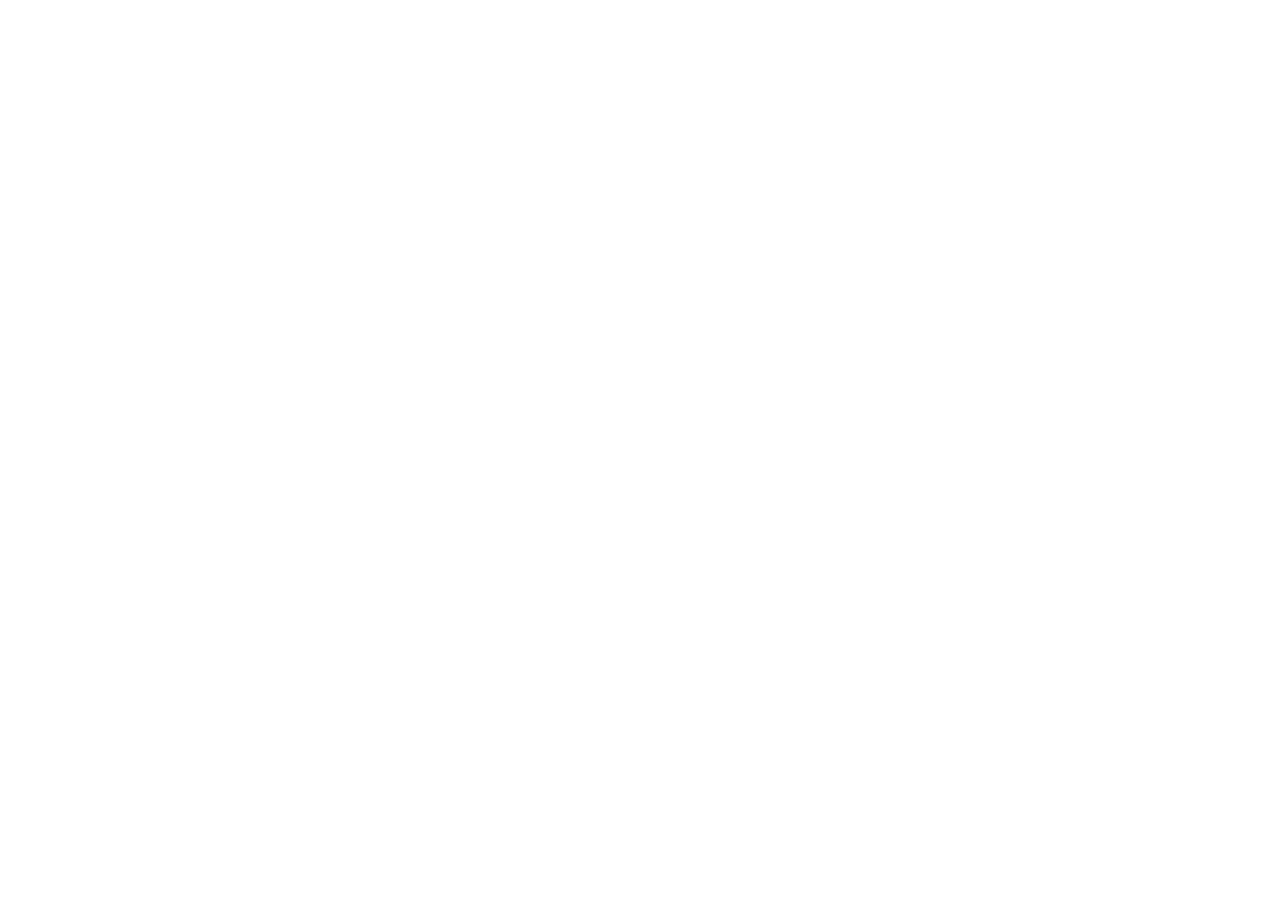
==== index.html @ dbc4c4a3 "lotfly.com.br leva para o sistema (app.lotfly.com.br) Página de redirecionamento até a página de ven" ====
<!doctype html>
<html lang="pt-BR">
<head>
<meta charset="utf-8">
<meta name="viewport" content="width=device-width, initial-scale=1">
<title>Lotfly</title>
<meta name="description" content="Lotfly: gestão para loteadora, incorporadora e imobiliária.">
<meta name="theme-color" content="#0e4c73">
<!-- Até a página de vendas existir, o endereço principal leva direto para o sistema -->
<meta http-equiv="refresh" content="0; url=https://app.lotfly.com.br/">
<link rel="canonical" href="https://app.lotfly.com.br/">
<script>location.replace('https://app.lotfly.com.br/' + location.search + location.hash);</script>
<style>
  body { margin: 0; min-height: 100vh; display: grid; place-items: center; background: #f1f5f9; color: #0f172a; font: 16px/1.5 system-ui, -apple-system, "Segoe UI", sans-serif; }
  main { text-align: center; padding: 24px; }
  h1 { margin: 0 0 8px; color: #0e4c73; font-size: 2rem; letter-spacing: -0.02em; }
  a { color: #0e4c73; font-weight: 600; }
</style>
</head>
<body>
<main>
  <h1>Lotfly</h1>
  <p>Abrindo o sistema… Se não abrir, <a href="https://app.lotfly.com.br/">clique aqui</a>.</p>
</main>
</body>
</html>
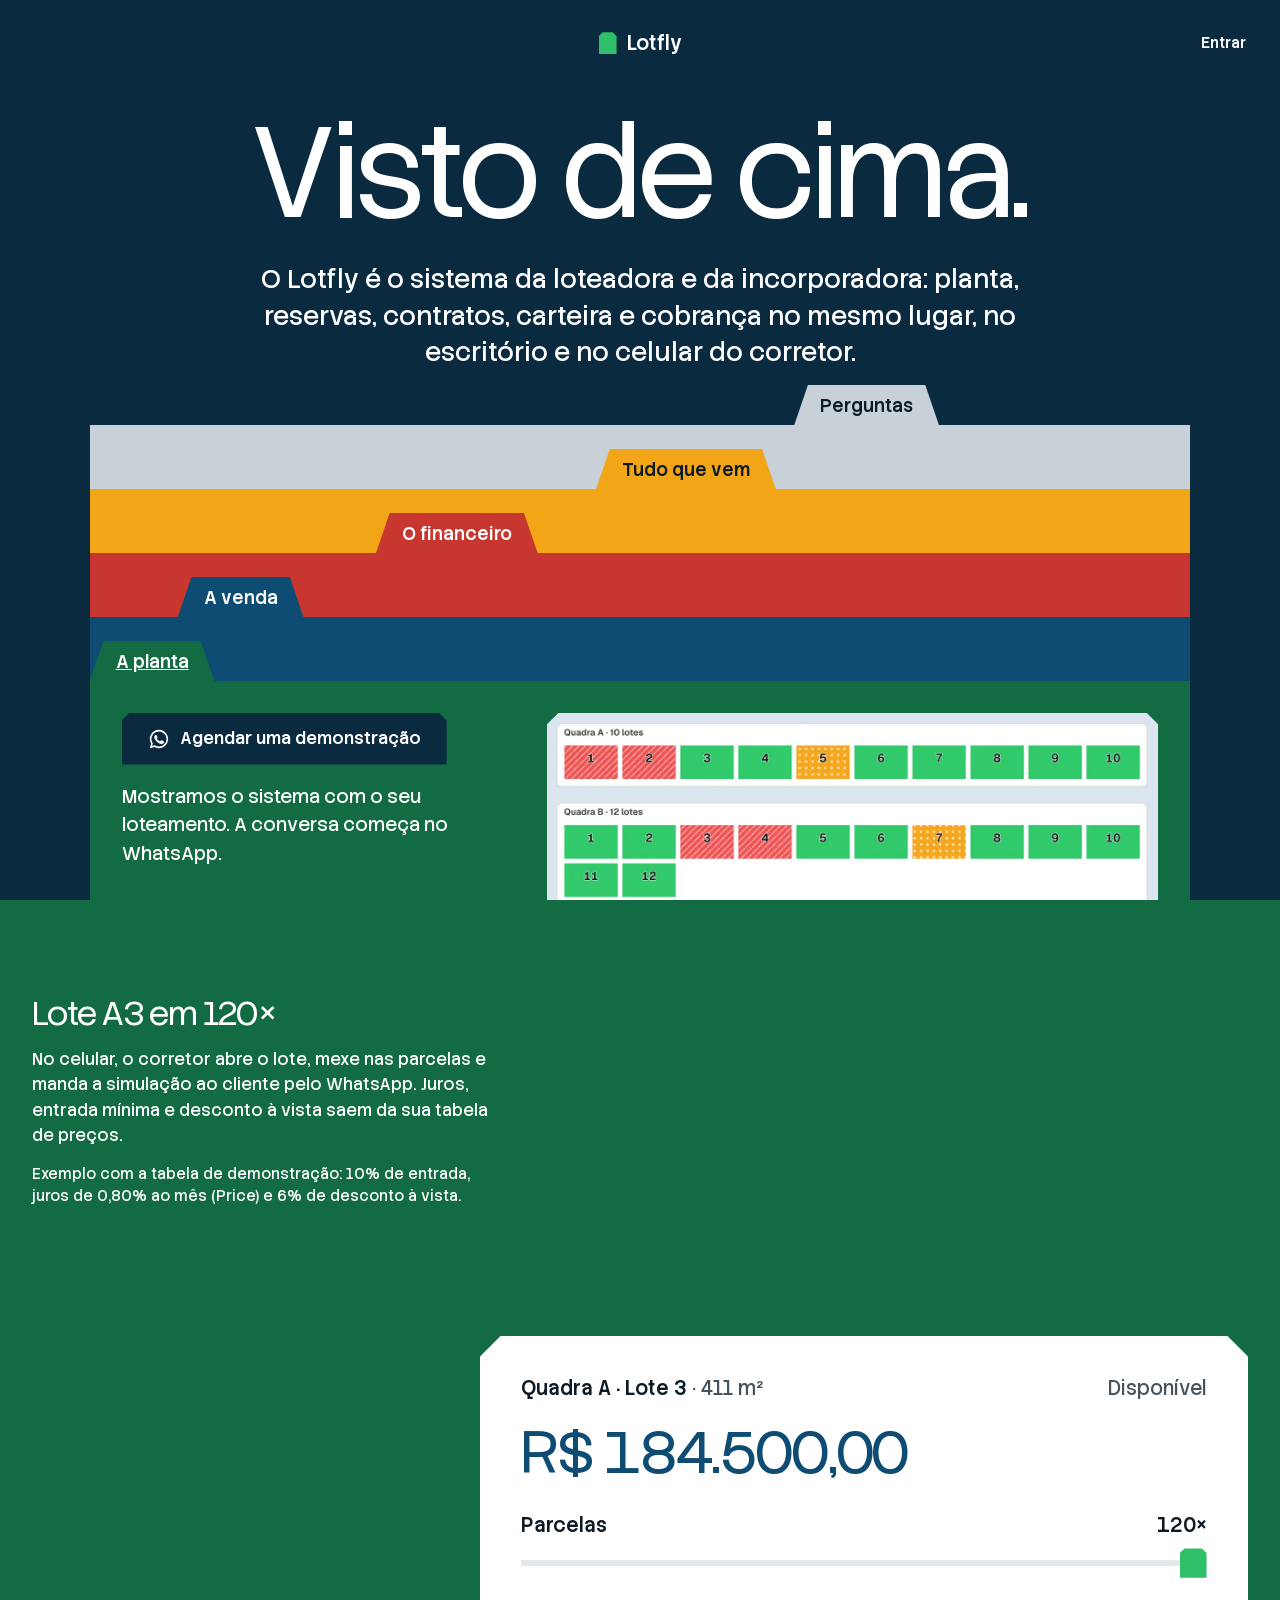
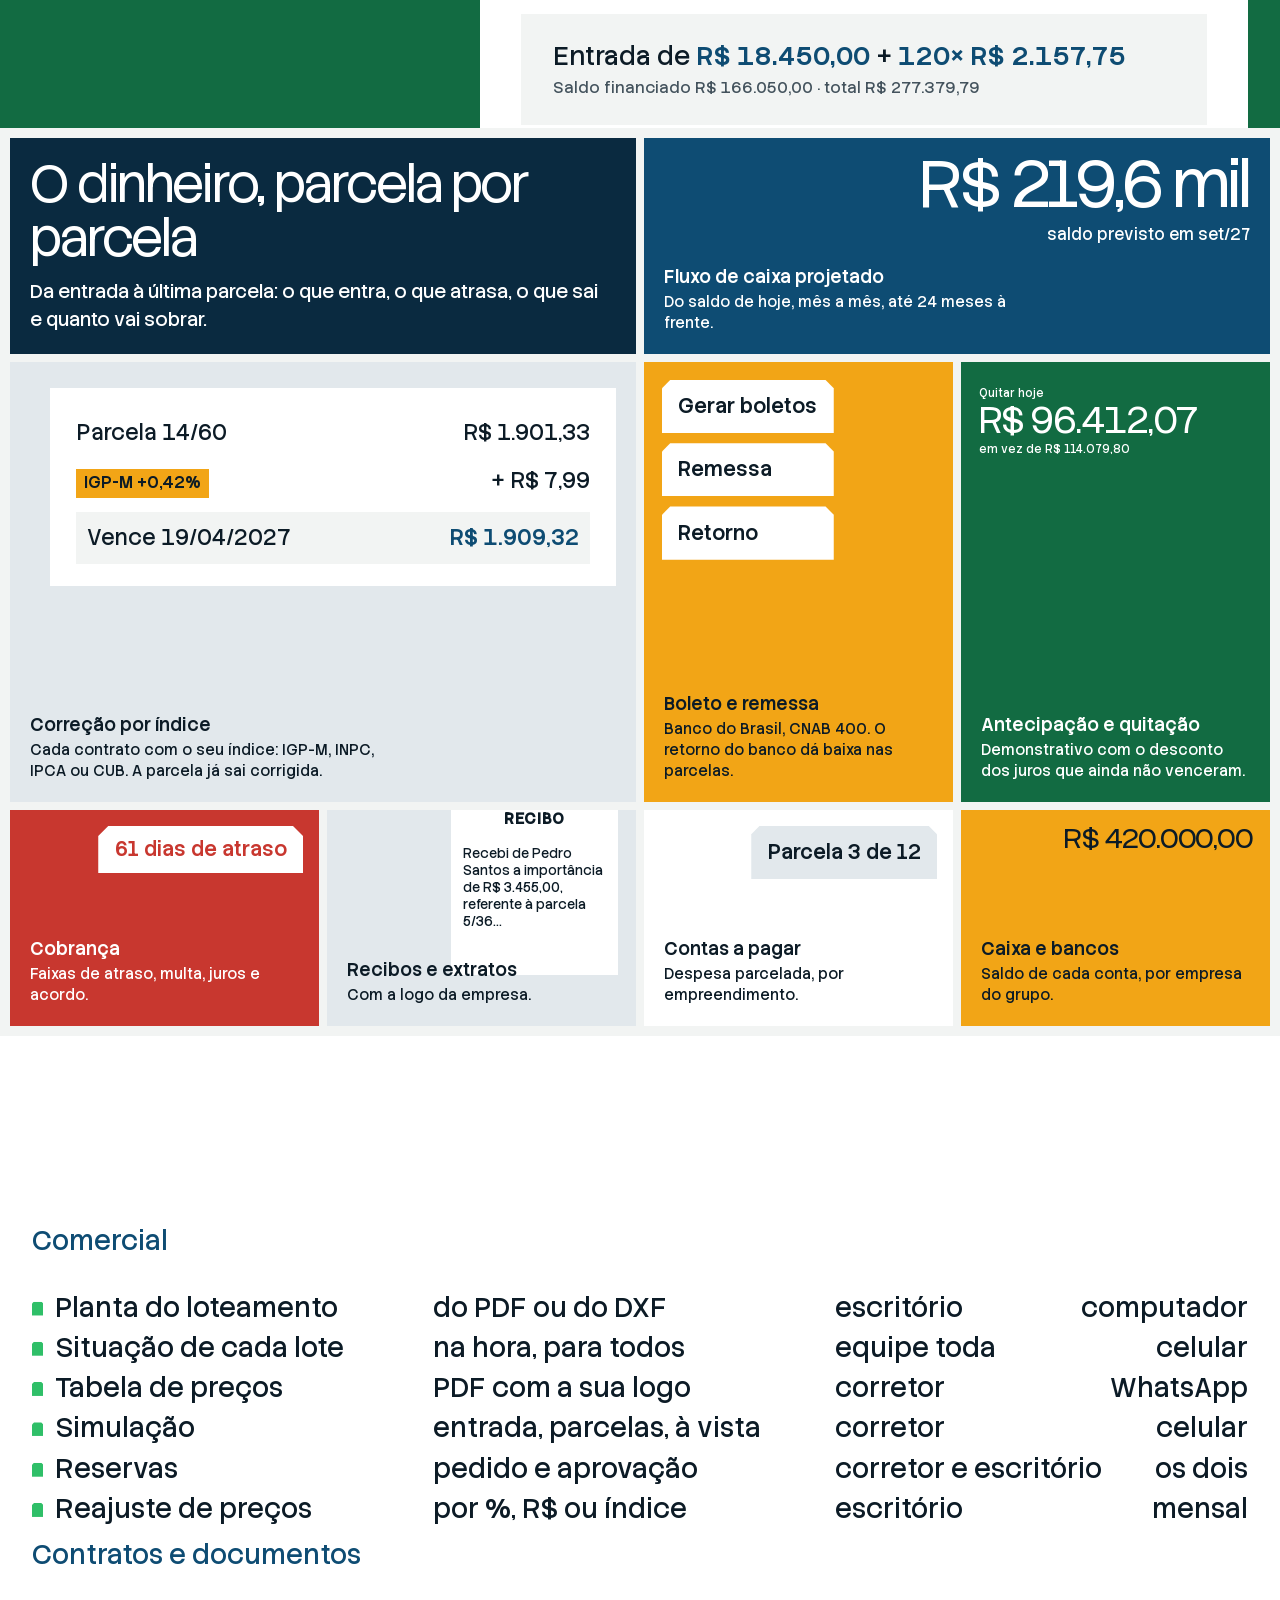
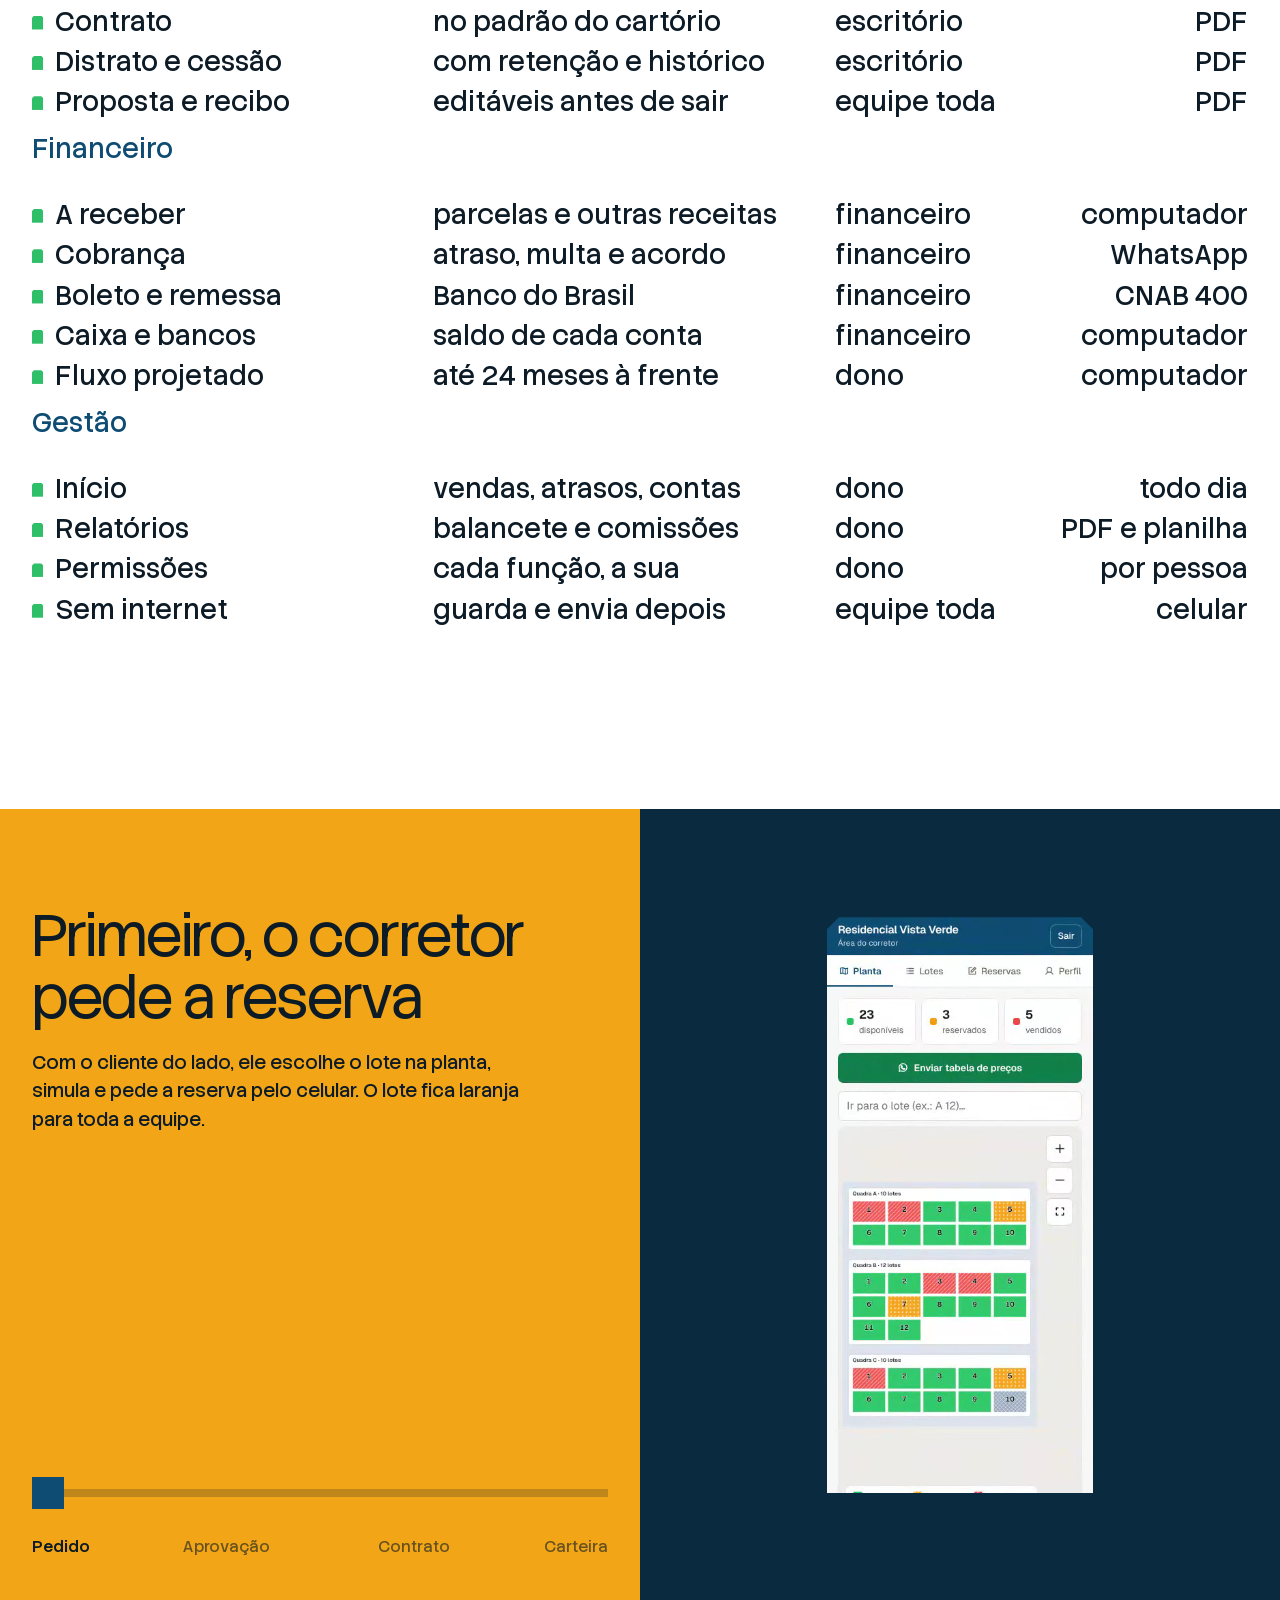
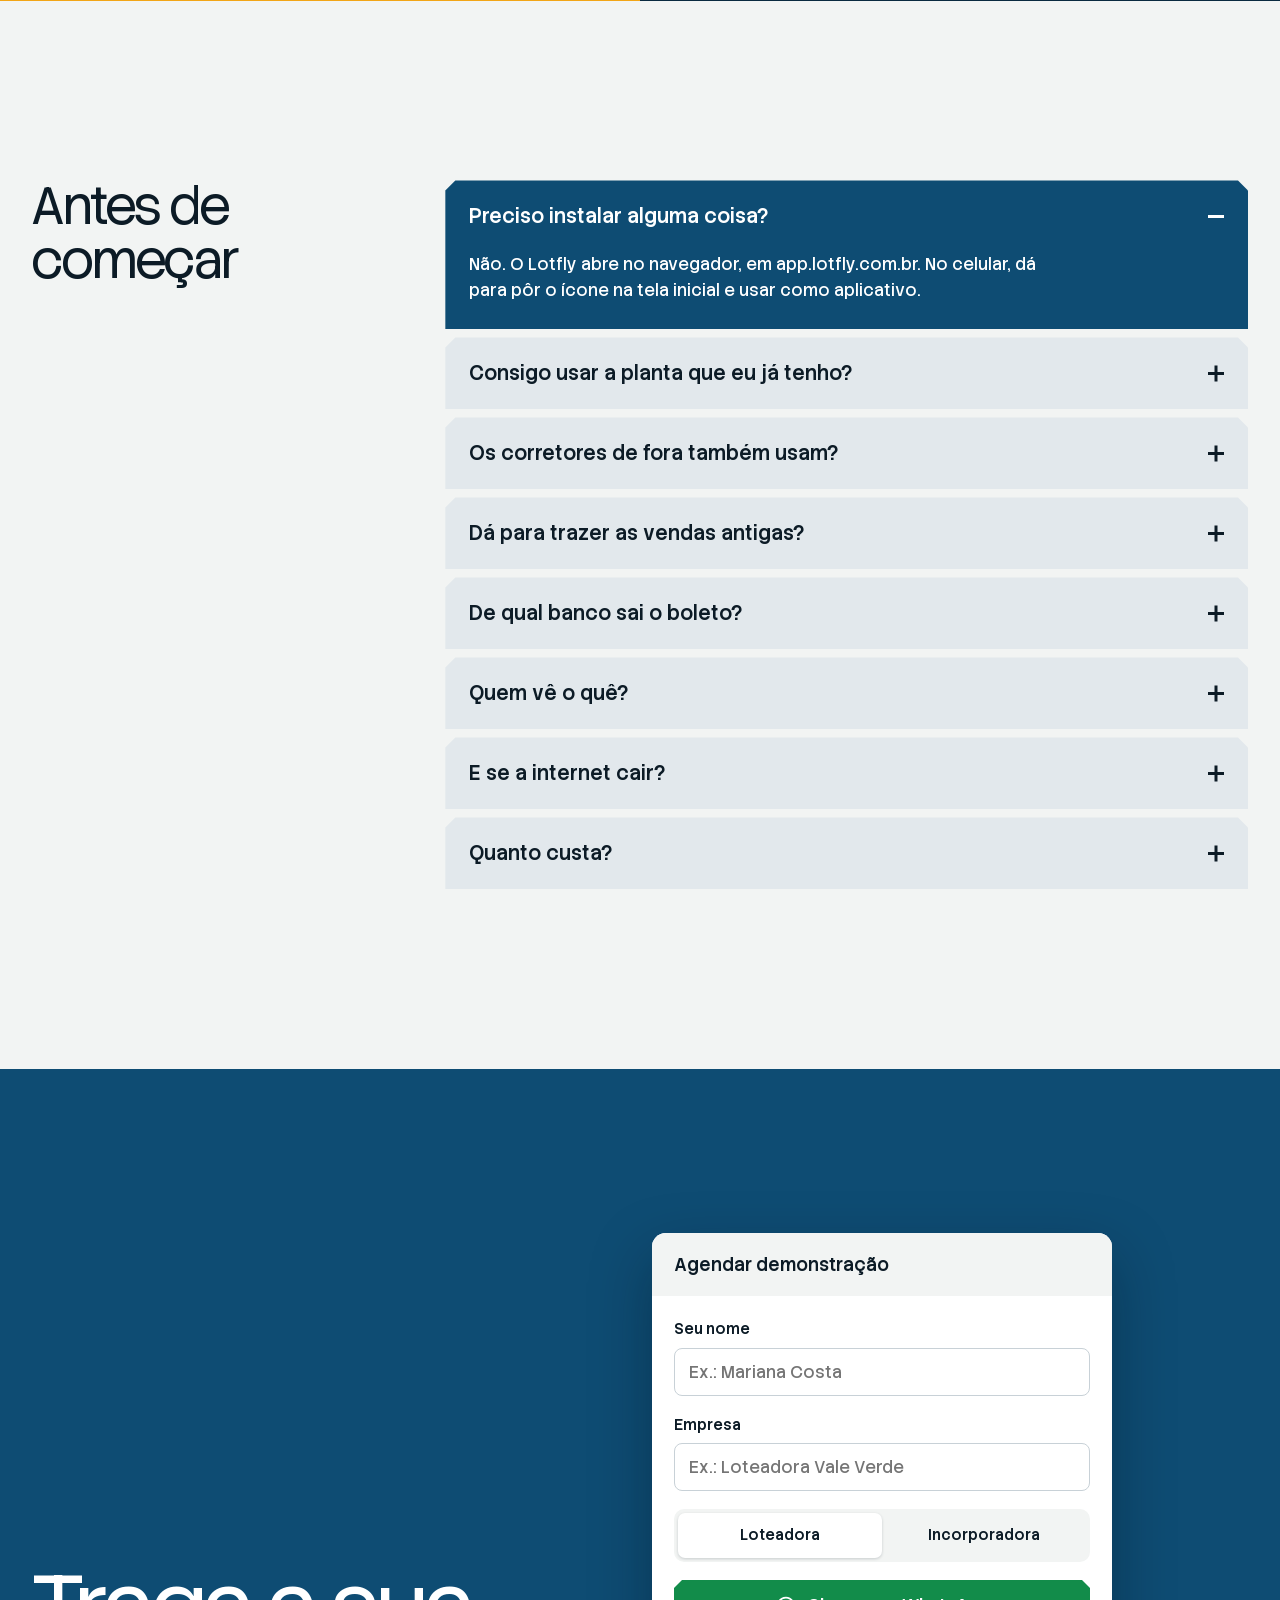
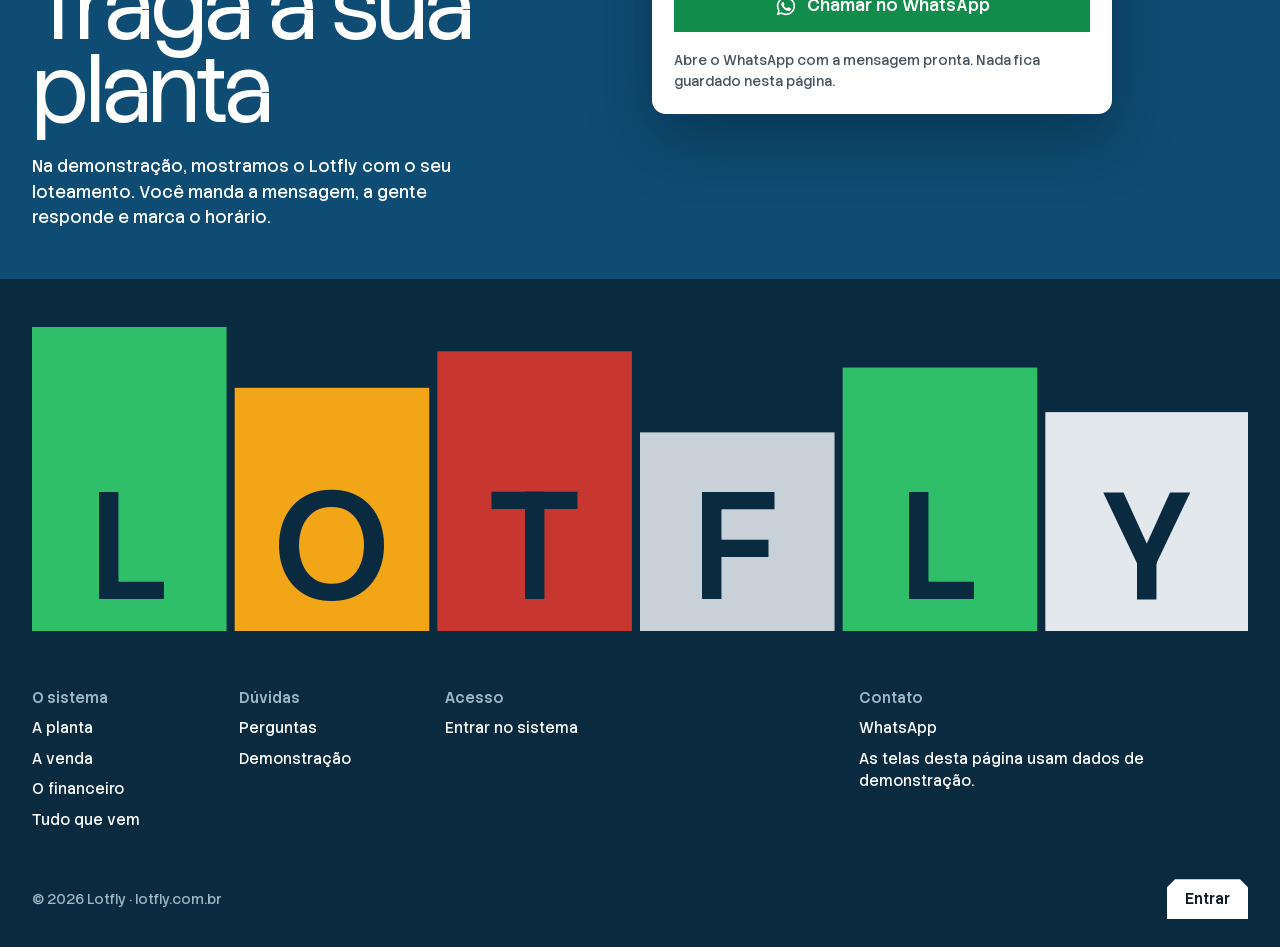
==== commit 656a2a0c: "Página de vendas do Lotfly no lugar do redirecionamento Abertura com as pastas de lote, simulador de" ====
--- a/index.html
+++ b/index.html
@@ -3,24 +3,283 @@
 <head>
 <meta charset="utf-8">
 <meta name="viewport" content="width=device-width, initial-scale=1">
-<title>Lotfly</title>
-<meta name="description" content="Lotfly: gestão para loteadora, incorporadora e imobiliária.">
-<meta name="theme-color" content="#0e4c73">
-<!-- Até a página de vendas existir, o endereço principal leva direto para o sistema -->
-<meta http-equiv="refresh" content="0; url=https://app.lotfly.com.br/">
-<link rel="canonical" href="https://app.lotfly.com.br/">
-<script>location.replace('https://app.lotfly.com.br/' + location.search + location.hash);</script>
-<style>
-  body { margin: 0; min-height: 100vh; display: grid; place-items: center; background: #f1f5f9; color: #0f172a; font: 16px/1.5 system-ui, -apple-system, "Segoe UI", sans-serif; }
-  main { text-align: center; padding: 24px; }
-  h1 { margin: 0 0 8px; color: #0e4c73; font-size: 2rem; letter-spacing: -0.02em; }
-  a { color: #0e4c73; font-weight: 600; }
-</style>
+<title>Lotfly — sistema para loteadoras e incorporadoras</title>
+<meta name="description" content="Planta do loteamento, reservas dos corretores, contratos, carteira, cobrança e fluxo de caixa num lugar só. No computador do escritório e no celular do corretor.">
+<meta name="theme-color" content="#0a2a40">
+<link rel="canonical" href="https://lotfly.com.br/">
+<link rel="icon" href="favicon.svg" type="image/svg+xml">
+<meta property="og:title" content="Lotfly — o loteamento visto de cima">
+<meta property="og:description" content="Sistema para loteadoras e incorporadoras: planta, reservas, contratos, carteira, cobrança e fluxo de caixa.">
+<meta property="og:image" content="https://lotfly.com.br/img/planta.webp">
+<meta property="og:type" content="website">
+<link rel="preload" href="fonts/stack-sans-headline-300.woff2" as="font" type="font/woff2" crossorigin>
+<link rel="preload" href="fonts/stack-sans-text.woff2" as="font" type="font/woff2" crossorigin>
+<link rel="stylesheet" href="estilo.css">
+<script>document.documentElement.classList.add('js')</script>
 </head>
 <body>
-<main>
-  <h1>Lotfly</h1>
-  <p>Abrindo o sistema… Se não abrir, <a href="https://app.lotfly.com.br/">clique aqui</a>.</p>
+
+<header class="topo">
+  <a class="marca" href="#inicio" aria-label="Lotfly, início"><span class="marca__lote lote" aria-hidden="true"></span>Lotfly</a>
+  <a class="topo__entrar" href="https://app.lotfly.com.br/">Entrar</a>
+</header>
+
+<main id="inicio">
+
+  <!-- Abertura: o sistema como um arquivo de pastas, cada aba um lote -->
+  <section class="abertura" aria-labelledby="titulo">
+    <div class="abertura__texto">
+      <h1 id="titulo">Visto de cima.</h1>
+      <p class="abertura__lead">O Lotfly é o sistema da loteadora e da incorporadora: planta, reservas, contratos, carteira e cobrança no mesmo lugar, no escritório e no celular do corretor.</p>
+    </div>
+    <nav class="pastas" aria-label="O que tem no Lotfly">
+      <a class="pasta" href="#perguntas" style="--p:0"><span class="pasta__aba">Perguntas</span><span class="pasta__corpo"></span></a>
+      <a class="pasta" href="#tudo" style="--p:1"><span class="pasta__aba">Tudo que vem</span><span class="pasta__corpo"></span></a>
+      <a class="pasta" href="#financeiro" style="--p:2"><span class="pasta__aba">O financeiro</span><span class="pasta__corpo"></span></a>
+      <a class="pasta" href="#venda" style="--p:3"><span class="pasta__aba">A venda</span><span class="pasta__corpo"></span></a>
+      <div class="pasta pasta--aberta" style="--p:4">
+        <a class="pasta__aba" href="#planta">A planta</a>
+        <div class="pasta__dentro">
+          <div class="pasta__acao">
+            <a class="botao lote js-whats" href="#demonstracao" data-msg="Olá! Quero agendar uma demonstração do Lotfly.">
+              <svg viewBox="0 0 24 24" aria-hidden="true"><path fill="currentColor" d="M12 2a10 10 0 0 0-8.6 15.1L2 22l5-1.3A10 10 0 1 0 12 2Zm0 18.2a8.2 8.2 0 0 1-4.2-1.1l-.3-.2-3 .8.8-2.9-.2-.3A8.2 8.2 0 1 1 12 20.2Zm4.5-6.1c-.2-.1-1.5-.7-1.7-.8-.2-.1-.4-.1-.6.1l-.8 1c-.1.2-.3.2-.5.1a6.7 6.7 0 0 1-3.3-2.9c-.3-.4.2-.4.7-1.3.1-.2 0-.3 0-.4l-.8-1.8c-.2-.5-.4-.4-.6-.4h-.5a1 1 0 0 0-.7.3 3 3 0 0 0-.9 2.2 5.2 5.2 0 0 0 1.1 2.7 11.8 11.8 0 0 0 4.5 4c1.7.7 2.3.8 3.2.6a2.7 2.7 0 0 0 1.8-1.3 2.2 2.2 0 0 0 .2-1.3c-.1-.1-.3-.2-.5-.3Z"/></svg>
+              Agendar uma demonstração</a>
+            <p>Mostramos o sistema com o seu loteamento. A conversa começa no WhatsApp.</p>
+          </div>
+          <figure class="pasta__quadras lote">
+            <img src="img/planta-quadras.webp" width="1330" height="630" alt="Planta de um loteamento no Lotfly: três quadras com os lotes numerados, em verde os disponíveis, em laranja os reservados e em vermelho os vendidos.">
+          </figure>
+        </div>
+      </div>
+    </nav>
+  </section>
+
+  <!-- A planta: o simulador do corretor, em tamanho de cartaz -->
+  <section class="palco" id="planta" data-modo="parcelado" aria-labelledby="titulo-planta">
+    <div class="palco__texto">
+      <h2 id="titulo-planta" class="entra">Lote A3 <span data-palavra>em 120×</span></h2>
+      <p class="entra" style="--n:1">No celular, o corretor abre o lote, mexe nas parcelas e manda a simulação ao cliente pelo WhatsApp. Juros, entrada mínima e desconto à vista saem da sua tabela de preços.</p>
+      <p class="palco__nota entra" style="--n:2">Exemplo com a tabela de demonstração: 10% de entrada, juros de 0,80% ao mês (Price) e 6% de desconto à vista.</p>
+    </div>
+    <div class="simulador lote" data-ui>
+      <div class="simulador__lote"><span><b>Quadra A · Lote 3</b> · 411 m²</span><span>Disponível</span></div>
+      <div class="simulador__preco">R$ 184.500,00</div>
+      <label class="simulador__rotulo" for="parcelas"><span>Parcelas</span><output id="parcelasValor" for="parcelas">120×</output></label>
+      <input id="parcelas" type="range" min="1" max="120" step="1" value="120" aria-describedby="resultado">
+      <p class="simulador__resultado" id="resultado" aria-live="polite">Entrada de <b>R$ 18.450,00</b> + <b>120× R$ 2.157,75</b><small>Saldo financiado R$ 166.050,00</small></p>
+    </div>
+  </section>
+
+  <!-- O financeiro: recortes do sistema, ampliados -->
+  <section class="quadro" id="financeiro" aria-labelledby="titulo-financeiro">
+    <div class="quadro__grade">
+      <div class="peca peca--titulo entra">
+        <h2 id="titulo-financeiro">O dinheiro, parcela por parcela</h2>
+        <p>Da entrada à última parcela: o que entra, o que atrasa, o que sai e quanto vai sobrar.</p>
+      </div>
+      <div class="peca g62 f-marca entra" style="--n:1">
+        <div class="recorte r-fluxo" data-ui aria-hidden="true"><b>R$ 219,6 mil</b><span>saldo previsto em set/27</span></div>
+        <p class="peca__nome">Fluxo de caixa projetado</p>
+        <p class="peca__linha">Do saldo de hoje, mês a mês, até 24 meses à frente.</p>
+      </div>
+      <div class="peca g64 f-degrau entra">
+        <div class="recorte r-indice" data-ui aria-hidden="true">
+          <div class="lin"><span>Parcela 14/60</span><span>R$ 1.901,33</span></div>
+          <div class="lin"><span><span class="selo">IGP-M +0,42%</span></span><span>+ R$ 7,99</span></div>
+          <div class="lin lin--nova"><span>Vence 19/04/2027</span><b>R$ 1.909,32</b></div>
+        </div>
+        <p class="peca__nome">Correção por índice</p>
+        <p class="peca__linha">Cada contrato com o seu índice: IGP-M, INPC, IPCA ou CUB. A parcela já sai corrigida.</p>
+      </div>
+      <div class="peca g34 f-ambar entra" style="--n:1">
+        <div class="recorte r-teclas" data-ui aria-hidden="true"><span class="tecla lote">Gerar boletos</span><span class="tecla lote">Remessa</span><span class="tecla lote">Retorno</span></div>
+        <p class="peca__nome">Boleto e remessa</p>
+        <p class="peca__linha">Banco do Brasil, CNAB 400. O retorno do banco dá baixa nas parcelas.</p>
+      </div>
+      <div class="peca g34 f-verde entra" style="--n:2">
+        <div class="recorte r-quitar" data-ui aria-hidden="true"><small>Quitar hoje</small><b>R$ 96.412,07</b><small>em vez de R$ 114.079,80</small></div>
+        <p class="peca__nome">Antecipação e quitação</p>
+        <p class="peca__linha">Demonstrativo com o desconto dos juros que ainda não venceram.</p>
+      </div>
+      <div class="peca g32 f-vermelho entra">
+        <div class="recorte r-selo lote" data-ui aria-hidden="true">61 dias de atraso</div>
+        <p class="peca__nome">Cobrança</p>
+        <p class="peca__linha">Faixas de atraso, multa, juros e acordo.</p>
+      </div>
+      <div class="peca g32 f-degrau entra" style="--n:1">
+        <div class="recorte r-doc" data-ui aria-hidden="true"><b>RECIBO</b><br>Recebi de Pedro Santos a importância de R$ 3.455,00, referente à parcela 5/36…</div>
+        <p class="peca__nome">Recibos e extratos</p>
+        <p class="peca__linha">Com a logo da empresa.</p>
+      </div>
+      <div class="peca g32 f-branco entra" style="--n:2">
+        <div class="recorte r-parcela" data-ui aria-hidden="true"><span class="tecla lote" style="background:var(--degrau)">Parcela 3 de 12</span></div>
+        <p class="peca__nome">Contas a pagar</p>
+        <p class="peca__linha">Despesa parcelada, por empreendimento.</p>
+      </div>
+      <div class="peca g32 f-ambar entra" style="--n:3">
+        <div class="recorte r-saldo" data-ui aria-hidden="true">R$ 420.000,00</div>
+        <p class="peca__nome">Caixa e bancos</p>
+        <p class="peca__linha">Saldo de cada conta, por empresa do grupo.</p>
+      </div>
+    </div>
+  </section>
+
+  <!-- Tudo que vem: o programa inteiro, numa medida só -->
+  <section class="programa" id="tudo" aria-labelledby="titulo-tudo">
+    <h2 id="titulo-tudo" class="so-leitor">Tudo que vem no Lotfly</h2>
+    <div class="programa__lista" role="table" aria-label="O que o Lotfly faz, para quê, quem usa e onde">
+      <div role="rowgroup">
+        <h3 class="programa__parte" role="row"><span role="columnheader">Comercial</span></h3>
+        <div class="linha" role="row" data-img="planta"><span role="cell"><span class="marcador lote"></span>Planta do loteamento</span><span role="cell">do PDF ou do DXF</span><span role="cell">escritório</span><span role="cell">computador</span></div>
+        <div class="linha" role="row" data-img="celular-planta"><span role="cell"><span class="marcador lote"></span>Situação de cada lote</span><span role="cell">na hora, para todos</span><span role="cell">equipe toda</span><span role="cell">celular</span></div>
+        <div class="linha" role="row" data-img="tabela-de-precos"><span role="cell"><span class="marcador lote"></span>Tabela de preços</span><span role="cell">PDF com a sua logo</span><span role="cell">corretor</span><span role="cell">WhatsApp</span></div>
+        <div class="linha" role="row" data-img="celular-lote"><span role="cell"><span class="marcador lote"></span>Simulação</span><span role="cell">entrada, parcelas, à vista</span><span role="cell">corretor</span><span role="cell">celular</span></div>
+        <div class="linha" role="row" data-img="reservas"><span role="cell"><span class="marcador lote"></span>Reservas</span><span role="cell">pedido e aprovação</span><span role="cell">corretor e escritório</span><span role="cell">os dois</span></div>
+        <div class="linha" role="row" data-img="lotes"><span role="cell"><span class="marcador lote"></span>Reajuste de preços</span><span role="cell">por %, R$ ou índice</span><span role="cell">escritório</span><span role="cell">mensal</span></div>
+      </div>
+      <div role="rowgroup">
+        <h3 class="programa__parte" role="row"><span role="columnheader">Contratos e documentos</span></h3>
+        <div class="linha" role="row" data-img="contrato"><span role="cell"><span class="marcador lote"></span>Contrato</span><span role="cell">no padrão do cartório</span><span role="cell">escritório</span><span role="cell">PDF</span></div>
+        <div class="linha" role="row" data-img="contrato"><span role="cell"><span class="marcador lote"></span>Distrato e cessão</span><span role="cell">com retenção e histórico</span><span role="cell">escritório</span><span role="cell">PDF</span></div>
+        <div class="linha" role="row" data-img="contrato"><span role="cell"><span class="marcador lote"></span>Proposta e recibo</span><span role="cell">editáveis antes de sair</span><span role="cell">equipe toda</span><span role="cell">PDF</span></div>
+      </div>
+      <div role="rowgroup">
+        <h3 class="programa__parte" role="row"><span role="columnheader">Financeiro</span></h3>
+        <div class="linha" role="row" data-img="a-receber"><span role="cell"><span class="marcador lote"></span>A receber</span><span role="cell">parcelas e outras receitas</span><span role="cell">financeiro</span><span role="cell">computador</span></div>
+        <div class="linha" role="row" data-img="cobranca"><span role="cell"><span class="marcador lote"></span>Cobrança</span><span role="cell">atraso, multa e acordo</span><span role="cell">financeiro</span><span role="cell">WhatsApp</span></div>
+        <div class="linha" role="row" data-img="a-receber"><span role="cell"><span class="marcador lote"></span>Boleto e remessa</span><span role="cell">Banco do Brasil</span><span role="cell">financeiro</span><span role="cell">CNAB 400</span></div>
+        <div class="linha" role="row" data-img="caixa"><span role="cell"><span class="marcador lote"></span>Caixa e bancos</span><span role="cell">saldo de cada conta</span><span role="cell">financeiro</span><span role="cell">computador</span></div>
+        <div class="linha" role="row" data-img="fluxo"><span role="cell"><span class="marcador lote"></span>Fluxo projetado</span><span role="cell">até 24 meses à frente</span><span role="cell">dono</span><span role="cell">computador</span></div>
+      </div>
+      <div role="rowgroup">
+        <h3 class="programa__parte" role="row"><span role="columnheader">Gestão</span></h3>
+        <div class="linha" role="row" data-img="inicio"><span role="cell"><span class="marcador lote"></span>Início</span><span role="cell">vendas, atrasos, contas</span><span role="cell">dono</span><span role="cell">todo dia</span></div>
+        <div class="linha" role="row" data-img="fluxo"><span role="cell"><span class="marcador lote"></span>Relatórios</span><span role="cell">balancete e comissões</span><span role="cell">dono</span><span role="cell">PDF e planilha</span></div>
+        <div class="linha" role="row" data-img="inicio"><span role="cell"><span class="marcador lote"></span>Permissões</span><span role="cell">cada função, a sua</span><span role="cell">dono</span><span role="cell">por pessoa</span></div>
+        <div class="linha" role="row" data-img="celular-planta"><span role="cell"><span class="marcador lote"></span>Sem internet</span><span role="cell">guarda e envia depois</span><span role="cell">equipe toda</span><span role="cell">celular</span></div>
+      </div>
+    </div>
+    <div class="previa lote" aria-hidden="true"></div>
+  </section>
+
+  <!-- A venda: do pedido à carteira, numa régua -->
+  <section class="etapas" id="venda" aria-labelledby="titulo-venda">
+    <div class="etapas__frase">
+      <h2 id="titulo-venda" data-frase>Primeiro, o corretor pede a reserva</h2>
+      <p data-detalhe>Com o cliente do lado, ele escolhe o lote na planta, simula e pede a reserva pelo celular. O lote fica laranja para toda a equipe.</p>
+    </div>
+    <div class="etapas__tela">
+      <figure>
+        <video data-video class="lote" width="390" height="844" autoplay muted loop playsinline preload="metadata" poster="img/corretor-no-celular.webp" aria-label="Gravação do Lotfly no celular do corretor: a planta com os lotes, a ficha do Lote 3 da Quadra A e a simulação mudando de 60 para 120 parcelas.">
+          <source src="img/corretor-no-celular.webm" type="video/webm"><source src="img/corretor-no-celular.mp4" type="video/mp4">
+        </video>
+        <img data-tela class="lote" hidden src="img/reservas.webp" width="1600" height="553" alt="">
+      </figure>
+    </div>
+    <div class="etapas__regua">
+      <label class="so-leitor" for="etapa">Etapa da venda</label>
+      <input class="regua" id="etapa" type="range" min="0" max="3" step="1" value="0" aria-valuetext="Pedido">
+      <div class="etapas__nomes">
+        <button type="button" data-etapa="0" aria-current="step">Pedido</button>
+        <button type="button" data-etapa="1">Aprovação</button>
+        <button type="button" data-etapa="2">Contrato</button>
+        <button type="button" data-etapa="3">Carteira</button>
+      </div>
+    </div>
+  </section>
+
+  <!-- Perguntas -->
+  <section class="perguntas" id="perguntas" aria-labelledby="titulo-perguntas">
+    <h2 id="titulo-perguntas" class="entra">Antes de começar</h2>
+    <div class="perguntas__lista">
+      <details class="pergunta lote entra" name="perguntas" open>
+        <summary>Preciso instalar alguma coisa?<span class="mais" aria-hidden="true"></span></summary>
+        <p>Não. O Lotfly abre no navegador, em app.lotfly.com.br. No celular, dá para pôr o ícone na tela inicial e usar como aplicativo.</p>
+      </details>
+      <details class="pergunta lote entra" name="perguntas" style="--n:1">
+        <summary>Consigo usar a planta que eu já tenho?<span class="mais" aria-hidden="true"></span></summary>
+        <p>Sim. Importe o PDF ou o DXF do projeto e o sistema reconhece os lotes. Sem planta, ele monta um esquema por quadra.</p>
+      </details>
+      <details class="pergunta lote entra" name="perguntas" style="--n:2">
+        <summary>Os corretores de fora também usam?<span class="mais" aria-hidden="true"></span></summary>
+        <p>Sim. Cada corretor, da equipe ou parceiro, entra com o próprio acesso, vê a planta e a tabela e pede a reserva. Quem aprova é o escritório.</p>
+      </details>
+      <details class="pergunta lote entra" name="perguntas" style="--n:3">
+        <summary>Dá para trazer as vendas antigas?<span class="mais" aria-hidden="true"></span></summary>
+        <p>Sim. Os contratos em andamento entram com as parcelas já pagas e as que faltam, e passam a ser cobrados pelo sistema.</p>
+      </details>
+      <details class="pergunta lote entra" name="perguntas">
+        <summary>De qual banco sai o boleto?<span class="mais" aria-hidden="true"></span></summary>
+        <p>Hoje, do Banco do Brasil, no padrão CNAB 400, com remessa e retorno. Outros bancos entram conforme os clientes pedem.</p>
+      </details>
+      <details class="pergunta lote entra" name="perguntas">
+        <summary>Quem vê o quê?<span class="mais" aria-hidden="true"></span></summary>
+        <p>Você decide. Administrador, financeiro e corretor têm permissões próprias, e o banco de dados confere cada uma.</p>
+      </details>
+      <details class="pergunta lote entra" name="perguntas">
+        <summary>E se a internet cair?<span class="mais" aria-hidden="true"></span></summary>
+        <p>O que foi lançado fica guardado no aparelho e é enviado quando a conexão volta.</p>
+      </details>
+      <details class="pergunta lote entra" name="perguntas">
+        <summary>Quanto custa?<span class="mais" aria-hidden="true"></span></summary>
+        <p>Depende do tamanho da operação: quantos empreendimentos e quantas pessoas usam. Na demonstração, montamos a proposta para o seu caso.</p>
+      </details>
+    </div>
+  </section>
+
+  <!-- Demonstração: a primeira tela já aberta -->
+  <section class="convite" id="demonstracao" aria-labelledby="titulo-demo">
+    <div class="convite__texto">
+      <h2 id="titulo-demo" class="entra">Traga a sua planta</h2>
+      <p class="entra" style="--n:1">Na demonstração, mostramos o Lotfly com o seu loteamento. Você manda a mensagem, a gente responde e marca o horário.</p>
+    </div>
+    <form class="janela entra" style="--n:2" data-ui id="formDemo">
+      <div class="janela__cab"><span>Agendar demonstração</span></div>
+      <div class="janela__corpo">
+        <label>Seu nome<input type="text" name="nome" autocomplete="name" placeholder="Ex.: Mariana Costa"></label>
+        <label>Empresa<input type="text" name="empresa" autocomplete="organization" placeholder="Ex.: Loteadora Vale Verde"></label>
+        <fieldset class="escolha" style="border:0;margin:0">
+          <legend class="so-leitor">A empresa é</legend>
+          <input type="radio" name="tipo" id="tipoLot" value="loteadora" checked><label for="tipoLot">Loteadora</label>
+          <input type="radio" name="tipo" id="tipoInc" value="incorporadora"><label for="tipoInc">Incorporadora</label>
+        </fieldset>
+        <button class="botao lote" type="submit">
+          <svg viewBox="0 0 24 24" aria-hidden="true"><path fill="currentColor" d="M12 2a10 10 0 0 0-8.6 15.1L2 22l5-1.3A10 10 0 1 0 12 2Zm0 18.2a8.2 8.2 0 0 1-4.2-1.1l-.3-.2-3 .8.8-2.9-.2-.3A8.2 8.2 0 1 1 12 20.2Zm4.5-6.1c-.2-.1-1.5-.7-1.7-.8-.2-.1-.4-.1-.6.1l-.8 1c-.1.2-.3.2-.5.1a6.7 6.7 0 0 1-3.3-2.9c-.3-.4.2-.4.7-1.3.1-.2 0-.3 0-.4l-.8-1.8c-.2-.5-.4-.4-.6-.4h-.5a1 1 0 0 0-.7.3 3 3 0 0 0-.9 2.2 5.2 5.2 0 0 0 1.1 2.7 11.8 11.8 0 0 0 4.5 4c1.7.7 2.3.8 3.2.6a2.7 2.7 0 0 0 1.8-1.3 2.2 2.2 0 0 0 .2-1.3c-.1-.1-.3-.2-.5-.3Z"/></svg>
+          Chamar no WhatsApp</button>
+        <p class="janela__nota">Abre o WhatsApp com a mensagem pronta. Nada fica guardado nesta página.</p>
+      </div>
+    </form>
+  </section>
 </main>
+
+<footer class="rodape">
+  <svg class="rodape__nome" viewBox="0 0 1200 300" role="img" aria-label="Lotfly">
+    <defs>
+      <mask id="letras" maskUnits="userSpaceOnUse" x="0" y="0" width="1200" height="300">
+        <rect width="1200" height="300" fill="#fff"/>
+        <g font-family="Stack Sans Text, system-ui, sans-serif" font-weight="500" font-size="150" text-anchor="middle" fill="#000">
+          <text x="96" y="268">L</text><text x="296" y="268">O</text><text x="496" y="268">T</text><text x="696" y="268">F</text><text x="896" y="268">L</text><text x="1100" y="268">Y</text>
+        </g>
+      </mask>
+    </defs>
+    <g mask="url(#letras)">
+      <rect x="0" y="0" width="192" height="300" fill="#2fbf68"/>
+      <rect x="200" y="60" width="192" height="240" fill="#f2a516"/>
+      <rect x="400" y="24" width="192" height="276" fill="#c8372f"/>
+      <rect x="600" y="104" width="192" height="196" fill="#c8d1d7"/>
+      <rect x="800" y="40" width="192" height="260" fill="#2fbf68"/>
+      <rect x="1000" y="84" width="200" height="216" fill="#e2e8ec"/>
+    </g>
+  </svg>
+  <div class="rodape__colunas">
+    <div><b>O sistema</b><a href="#planta">A planta</a><a href="#venda">A venda</a><a href="#financeiro">O financeiro</a><a href="#tudo">Tudo que vem</a></div>
+    <div><b>Dúvidas</b><a href="#perguntas">Perguntas</a><a href="#demonstracao">Demonstração</a></div>
+    <div><b>Acesso</b><a href="https://app.lotfly.com.br/">Entrar no sistema</a></div>
+    <div class="contato"><b>Contato</b><a class="js-whats" href="#demonstracao" data-msg="Olá! Quero saber mais sobre o Lotfly.">WhatsApp</a><span>As telas desta página usam dados de demonstração.</span></div>
+  </div>
+  <div class="rodape__fim"><span>© 2026 Lotfly · lotfly.com.br</span><a class="botao botao--claro lote" href="https://app.lotfly.com.br/">Entrar</a></div>
+</footer>
+
+<script src="pagina.js" defer></script>
 </body>
 </html>
--- a/estilo.css
+++ b/estilo.css
@@ -0,0 +1,340 @@
+/* Lotfly — página de vendas.
+   O motivo é o lote visto de cima: um retângulo com a frente chanfrada nos dois cantos de cima,
+   como a aba de uma pasta. Ele recorta as abas do topo, os botões, as imagens e os marcadores. */
+
+@font-face { font-family: 'Stack Sans Headline'; src: url('fonts/stack-sans-headline-300.woff2') format('woff2'); font-weight: 300; font-display: swap; }
+@font-face { font-family: 'Stack Sans Text'; src: url('fonts/stack-sans-text.woff2') format('woff2'); font-weight: 400 500; font-display: swap; }
+
+:root {
+  /* cores da marca e da situação dos lotes no sistema */
+  --navy: #0a2a40;
+  --marca: #0e4c73;
+  --chao: #f2f4f3;
+  --degrau: #e2e8ec;
+  --tinta: #0c1b26;
+  --suave: #44535d;
+  --verde: #126b42;
+  --verde-vivo: #2fbf68;
+  --ambar: #f2a516;
+  --vermelho: #c8372f;
+  --cinza: #c8d1d7;
+  --branco: #ffffff;
+
+  --display: 'Stack Sans Headline', 'Stack Sans Text', system-ui, sans-serif;
+  --texto: 'Stack Sans Text', system-ui, -apple-system, 'Segoe UI', sans-serif;
+
+  --step-small: clamp(0.8125rem, 0.79rem + 0.1vw, 0.875rem);
+  --step-body: clamp(1.0625rem, 1rem + 0.25vw, 1.1875rem);
+  --step-lead: clamp(1.25rem, 1.1rem + 0.7vw, 1.625rem);
+  --step-head: clamp(2rem, 1.3rem + 3.2vw, 4rem);
+  --step-hero: clamp(4rem, 10vw, 10rem);
+
+  --margem: clamp(20px, 3vw, 32px);
+  --chanfro: 10px;
+  --ease: cubic-bezier(0.2, 0.7, 0.1, 1);
+}
+
+*, *::before, *::after { box-sizing: border-box; }
+html { -webkit-text-size-adjust: 100%; scroll-behavior: smooth; }
+@media (prefers-reduced-motion: reduce) { html { scroll-behavior: auto; } }
+body { margin: 0; background: var(--chao); color: var(--tinta); font: 400 var(--step-body)/1.5 var(--texto); -webkit-font-smoothing: antialiased; }
+img { display: block; max-width: 100%; height: auto; }
+a { color: inherit; }
+h1, h2, h3, p, figure, blockquote { margin: 0; }
+h1, h2 { font-family: var(--display); font-weight: 300; letter-spacing: -0.022em; line-height: 1.05; }
+:focus-visible { outline: 3px solid var(--ambar); outline-offset: 3px; }
+::selection { background: var(--ambar); color: var(--tinta); }
+.so-leitor { position: absolute; width: 1px; height: 1px; overflow: hidden; clip: rect(0 0 0 0); white-space: nowrap; }
+
+/* o lote: frente chanfrada */
+.lote { clip-path: polygon(var(--chanfro) 0, calc(100% - var(--chanfro)) 0, 100% var(--chanfro), 100% 100%, 0 100%, 0 var(--chanfro)); }
+
+/* botão: um lote cheio */
+.botao { --chanfro: 8px; display: inline-flex; align-items: center; gap: 10px; min-height: 52px; padding: 0 26px; border: 0; background: var(--navy); color: var(--branco); font: 500 17px/1 var(--texto); text-decoration: none; cursor: pointer; transition: transform 160ms var(--ease), background-color 160ms ease; }
+.botao:hover { background: var(--tinta); }
+.botao:active { transform: scale(0.97); }
+.botao svg { width: 22px; height: 22px; flex: none; }
+.botao--claro { background: var(--branco); color: var(--tinta); }
+.botao--claro:hover { background: var(--degrau); }
+
+/* ================================================================ topo */
+.topo { position: absolute; inset: 0 0 auto; z-index: 3; display: grid; grid-template-columns: 1fr auto 1fr; align-items: center; padding: 22px var(--margem); color: var(--branco); }
+.marca { grid-column: 2; display: inline-flex; align-items: center; gap: 10px; font: 500 20px/1 var(--texto); letter-spacing: -0.01em; text-decoration: none; }
+.marca__lote { width: 18px; height: 22px; background: var(--verde-vivo); --chanfro: 4px; }
+.topo__entrar { grid-column: 3; justify-self: end; font-size: 15px; font-weight: 500; text-decoration: none; padding: 10px 2px; }
+.topo__entrar:hover { text-decoration: underline; text-underline-offset: 4px; }
+
+/* ================================================================ abertura: pastas de lote */
+.abertura { position: relative; min-height: 100svh; background: var(--navy); color: var(--branco); overflow: hidden; display: flex; flex-direction: column; }
+.abertura__texto { padding: 110px var(--margem) 0; text-align: center; }
+.abertura h1 { font-size: var(--step-hero); line-height: 0.98; }
+.abertura__lead { max-width: 46ch; margin: 26px auto 0; font-size: var(--step-lead); line-height: 1.4; color: var(--branco); }
+.pastas { position: relative; flex: 1; min-height: 49svh; margin-top: clamp(32px, 6svh, 72px); width: 86%; margin-inline: auto; }
+.pasta { position: absolute; left: 0; right: 0; bottom: 0; text-decoration: none; color: var(--tinta); }
+.pasta__aba { --chanfro: 14px; position: absolute; top: -40px; height: 41px; display: flex; align-items: center; padding: 0 26px; font-size: 18px; font-weight: 500; clip-path: polygon(14px 0, calc(100% - 14px) 0, 100% 100%, 0 100%); background: inherit; white-space: nowrap; }
+.pasta__corpo { position: absolute; inset: 0; background: inherit; }
+.pasta:nth-child(1) { top: 0; background: var(--cinza); }
+.pasta:nth-child(2) { top: 64px; background: var(--ambar); }
+.pasta:nth-child(3) { top: 128px; background: var(--vermelho); color: var(--branco); }
+.pasta:nth-child(4) { top: 192px; background: var(--marca); color: var(--branco); }
+.pasta:nth-child(1) .pasta__aba { left: 64%; }
+.pasta:nth-child(2) .pasta__aba { left: 46%; }
+.pasta:nth-child(3) .pasta__aba { left: 26%; }
+.pasta:nth-child(4) .pasta__aba { left: 8%; }
+.pasta:not(.pasta--aberta):hover .pasta__aba { text-decoration: underline; text-underline-offset: 4px; }
+.pasta--aberta { top: 256px; bottom: -40px; background: var(--verde); color: var(--branco); }
+.pasta--aberta .pasta__aba { left: 0; color: var(--branco); }
+.pasta__dentro { position: absolute; inset: 0; display: grid; grid-template-columns: minmax(0, 0.9fr) minmax(0, 1.4fr); gap: 32px; padding: 32px; }
+.pasta__acao p { margin-top: 18px; max-width: 32ch; font-size: var(--step-body); }
+.pasta__quadras { align-self: start; overflow: hidden; --chanfro: 12px; }
+.pasta__quadras img { width: 100%; }
+
+@media (max-width: 760px) {
+  .abertura__texto { padding-top: 96px; }
+  .abertura h1 { font-size: 17vw; }
+  .abertura__lead { font-size: 16px; margin-top: 18px; }
+  .pastas { width: 100%; min-height: 44svh; margin-top: 44px; }
+  .pasta:nth-child(n) { top: calc(var(--i) * 40px); }
+  .pasta:nth-child(1) { --i: 0; } .pasta:nth-child(2) { --i: 1; } .pasta:nth-child(3) { --i: 2; } .pasta:nth-child(4) { --i: 3; } .pasta:nth-child(5) { --i: 4; }
+  .pasta__aba { top: -32px; height: 33px; font-size: 15px; padding: 0 18px; }
+  .pasta:nth-child(1) .pasta__aba { left: auto; right: 6%; }
+  .pasta:nth-child(2) .pasta__aba { left: 34%; }
+  .pasta:nth-child(3) .pasta__aba { left: 4%; }
+  .pasta:nth-child(4) .pasta__aba { left: auto; right: 20%; }
+  .pasta--aberta .pasta__aba { left: 4%; }
+  .pasta__dentro { grid-template-columns: 1fr; padding: 20px 16px; gap: 20px; }
+  .pasta__acao .botao { width: 100%; justify-content: center; }
+}
+
+/* ================================================================ a planta: o simulador em tamanho de cartaz */
+.palco { position: relative; min-height: 92svh; overflow: hidden; background: var(--verde); color: var(--branco); transition: background-color 400ms ease; }
+.palco[data-modo="avista"] { background: var(--marca); }
+.palco__texto { position: relative; z-index: 1; padding: 96px var(--margem) 0; max-width: 40rem; }
+.palco h2 { font-size: clamp(28px, 2.6vw, 40px); line-height: 1.1; }
+.palco__texto p { margin-top: 14px; font-size: 17px; max-width: 40ch; }
+.palco__nota { font-size: 15px !important; }
+.simulador { position: absolute; right: var(--margem); bottom: -2.4em; width: min(60vw, 46em); font-size: clamp(12px, 1.35vw, 22px); background: var(--branco); color: var(--tinta); padding: 2.2em 2.4em 2.6em; --chanfro: 1.2em; }
+.simulador__lote { display: flex; justify-content: space-between; align-items: baseline; gap: 1em; font-size: 1.15em; color: var(--suave); }
+.simulador__lote b { color: var(--tinta); font-weight: 500; }
+.simulador__preco { margin-top: 0.35em; font: 300 3.4em/1 var(--display); letter-spacing: -0.02em; color: var(--marca); font-variant-numeric: tabular-nums; }
+.simulador__rotulo { display: flex; justify-content: space-between; margin-top: 1.4em; font-size: 1.15em; font-weight: 500; }
+.simulador__rotulo output { font-variant-numeric: tabular-nums; }
+.simulador input[type=range] { width: 100%; height: 2.2em; margin: 0.6em 0 0; background: transparent; -webkit-appearance: none; appearance: none; cursor: pointer; }
+.simulador input[type=range]::-webkit-slider-runnable-track { height: 0.5em; background: var(--degrau); }
+.simulador input[type=range]::-moz-range-track { height: 0.5em; background: var(--degrau); }
+.simulador input[type=range]::-moz-range-progress { height: 0.5em; background: var(--marca); }
+.simulador input[type=range]::-webkit-slider-thumb { -webkit-appearance: none; width: 2em; height: 2.2em; margin-top: -0.85em; background: var(--verde-vivo); border: 0; clip-path: polygon(0.35em 0, calc(100% - 0.35em) 0, 100% 0.35em, 100% 100%, 0 100%, 0 0.35em); }
+.simulador input[type=range]::-moz-range-thumb { width: 2em; height: 2.2em; background: var(--verde-vivo); border: 0; border-radius: 0; }
+.simulador__resultado { margin-top: 1.1em; padding: 1em 1.2em; background: var(--chao); font-size: 1.5em; line-height: 1.3; font-variant-numeric: tabular-nums; }
+.simulador__resultado b { font-weight: 500; color: var(--marca); }
+.simulador__resultado small { display: block; margin-top: 0.3em; font-size: 0.6em; color: var(--suave); }
+@media (max-width: 760px) {
+  .palco { min-height: 86svh; }
+  .palco__texto { padding-top: 72px; }
+  .palco h2 { font-size: 26px; }
+  .palco__texto p { font-size: 16px; }
+  .simulador { position: relative; right: auto; bottom: auto; width: auto; margin: 32px 16px -2em; font-size: 3.6vw; padding: 1.6em 1.6em 3em; }
+  .simulador__preco { font-size: 2.6em; }
+  .palco { display: flex; flex-direction: column; justify-content: space-between; }
+}
+
+/* ================================================================ o financeiro: quadro de recortes */
+.quadro { padding: 10px; background: var(--chao); }
+.quadro__grade { display: grid; grid-template-columns: repeat(12, minmax(0, 1fr)); grid-auto-rows: 104px; gap: 8px; }
+.peca { position: relative; overflow: hidden; padding: 20px; display: flex; flex-direction: column; justify-content: flex-end; }
+.peca__nome { position: relative; z-index: 1; font-size: 18px; font-weight: 500; line-height: 1.25; }
+.peca__linha { position: relative; z-index: 1; margin-top: 4px; font-size: 15px; line-height: 1.4; max-width: 34ch; }
+.peca--titulo { justify-content: flex-start; grid-column: span 6; grid-row: span 2; background: var(--navy); color: var(--branco); }
+.peca--titulo h2 { font-size: clamp(36px, 4vw, 60px); }
+.peca--titulo p { margin-top: 12px; max-width: 44ch; }
+.g62 { grid-column: span 6; grid-row: span 2; }
+.g64 { grid-column: span 6; grid-row: span 4; }
+.g34 { grid-column: span 3; grid-row: span 4; }
+.g32 { grid-column: span 3; grid-row: span 2; }
+.f-branco { background: var(--branco); }
+.f-degrau { background: var(--degrau); }
+.f-ambar { background: var(--ambar); }
+.f-verde { background: var(--verde); color: var(--branco); }
+.f-marca { background: var(--marca); color: var(--branco); }
+.f-vermelho { background: var(--vermelho); color: var(--branco); }
+/* os recortes do sistema, ampliados e cortados pelas bordas */
+.recorte { position: absolute; font-family: var(--texto); }
+.r-fluxo { top: 14px; right: 20px; font-size: clamp(16px, 1.6vw, 24px); text-align: right; }
+.r-fluxo b { display: block; font: 300 3.2em/1 var(--display); letter-spacing: -0.03em; }
+.r-fluxo span { font-size: 0.8em; }
+.r-indice { top: 26px; left: 40px; right: 20px; font-size: clamp(16px, 1.7vw, 26px); background: var(--branco); color: var(--tinta); padding: 1em 1.2em; }
+.r-indice .lin { display: flex; justify-content: space-between; gap: 1em; padding: 0.35em 0; font-variant-numeric: tabular-nums; }
+.r-indice .lin--nova { margin-top: 0.3em; padding: 0.45em 0.5em; background: var(--chao); }
+.r-indice .lin--nova b { color: var(--marca); font-weight: 500; }
+.r-indice .selo { display: inline-block; padding: 0.15em 0.5em; background: var(--ambar); font-size: 0.75em; font-weight: 500; }
+.r-teclas { top: 18px; left: 18px; display: grid; gap: 10px; font-size: clamp(16px, 1.6vw, 24px); }
+.tecla { --chanfro: 0.4em; display: inline-block; padding: 0.55em 0.8em; background: var(--branco); color: var(--tinta); font-weight: 500; white-space: nowrap; }
+.r-quitar { top: 22px; left: 18px; right: 12px; font-size: clamp(15px, 1.3vw, 20px); }
+.r-quitar small { display: block; font-size: 0.7em; }
+.r-quitar b { display: block; font: 300 2.2em/1.05 var(--display); letter-spacing: -0.02em; font-variant-numeric: tabular-nums; white-space: nowrap; }
+.r-selo { top: 16px; right: 16px; padding: 0.4em 0.8em; background: var(--branco); color: var(--vermelho); font-weight: 500; font-size: clamp(16px, 1.6vw, 24px); white-space: nowrap; }
+.r-doc { top: -12px; right: 18px; width: 54%; height: 82%; background: var(--branco); color: var(--tinta); padding: 0.9em; font-size: 13px; line-height: 1.3; }
+.r-doc b { display: block; font-size: 15px; letter-spacing: 0.04em; text-align: center; }
+.r-parcela { top: 16px; right: 16px; font-size: clamp(16px, 1.6vw, 24px); }
+.r-saldo { top: 14px; right: 18px; font: 300 clamp(22px, 2.2vw, 34px)/1 var(--display); letter-spacing: -0.02em; white-space: nowrap; font-variant-numeric: tabular-nums; }
+@media (max-width: 760px) {
+  .quadro { padding: 6px; }
+  .quadro__grade { grid-template-columns: repeat(2, minmax(0, 1fr)); grid-auto-rows: 28vw; gap: 6px; }
+  .peca--titulo { grid-column: span 2; grid-row: span 3; }
+  .peca--titulo h2 { font-size: 9vw; }
+  .g62, .g64 { grid-column: span 2; grid-row: span 3; }
+  .g34, .g32 { grid-column: span 1; grid-row: span 2; }
+  .peca { padding: 14px; }
+  .peca__nome { font-size: 16px; }
+  .peca__linha { font-size: 14px; }
+  .g32 .peca__linha, .g34 .peca__linha { display: none; }
+  .r-indice { left: 14px; right: 14px; }
+  .r-fluxo { font-size: 13px; right: 14px; }
+  .r-quitar { left: 12px; font-size: 13px; }
+  .r-quitar b { font-size: 1.7em; }
+  .r-selo, .r-parcela .tecla, .r-teclas { font-size: 14px; }
+  .r-saldo { font-size: 20px; right: 12px; }
+  .r-doc { width: 70%; font-size: 11px; }
+}
+
+/* ================================================================ tudo que vem: a lista com prévia */
+.programa { position: relative; padding: clamp(120px, 14vw, 200px) var(--margem); background: var(--branco); }
+.programa__lista { position: relative; z-index: 1; font-size: clamp(20px, 2.1vw, 30px); line-height: 1.5; }
+.programa__parte { position: sticky; top: 0; z-index: 2; margin: 72px 0 20px; padding: 6px 0; background: var(--branco); color: var(--marca); font: inherit; }
+.programa__parte:first-child { margin-top: 0; }
+.linha { display: grid; grid-template-columns: 33% 33% 1fr auto; align-items: baseline; font-variant-numeric: tabular-nums; }
+.linha > span:last-child { text-align: right; }
+.linha .marcador { display: inline-block; width: 0.42em; height: 0.52em; margin-right: 0.45em; background: var(--verde-vivo); --chanfro: 2px; transform: translateY(-0.04em); }
+.linha img { display: none; }
+@media (hover: hover) and (pointer: fine) {
+  .linha { transition: opacity 200ms ease; }
+  .programa__lista:hover .linha:not(:hover) { opacity: 0.32; }
+}
+.previa { position: fixed; right: var(--margem); bottom: var(--margem); z-index: 5; width: min(38vw, 560px); aspect-ratio: 16 / 10; pointer-events: none; opacity: 0; transition: opacity 240ms ease; --chanfro: 14px; background: var(--degrau); }
+.previa.mostra { opacity: 1; }
+.previa img { position: absolute; inset: 0; width: 100%; height: 100%; object-fit: cover; object-position: top left; opacity: 0; transition: opacity 240ms ease; }
+.previa img.ligada { opacity: 1; }
+@media (hover: none), (max-width: 900px) { .previa { display: none; } }
+@media (max-width: 760px) {
+  .programa { padding: 96px 16px; }
+  .linha { grid-template-columns: 1fr auto; row-gap: 2px; padding-bottom: 18px; }
+  .linha > span:first-child { grid-column: 1 / -1; font-size: 22px; }
+  .linha > span:nth-child(2) { grid-column: 1 / -1; font-size: 14px; color: var(--suave); }
+  .linha > span:nth-child(3), .linha > span:nth-child(4) { font-size: 14px; color: var(--suave); }
+  .programa__lista { font-size: 22px; }
+}
+
+/* ================================================================ a venda: deslizar pelas etapas */
+.etapas { display: grid; grid-template-columns: 1fr 1fr; grid-template-rows: 1fr auto; min-height: 88svh; }
+.etapas__frase { grid-column: 1; grid-row: 1; background: var(--ambar); padding: 96px var(--margem) 40px; }
+.etapas__frase h2 { font-size: clamp(40px, 4.6vw, 76px); max-width: 11em; transition: opacity 200ms ease; }
+.etapas__frase p { margin-top: 20px; max-width: 38ch; font-size: var(--step-body); transition: opacity 200ms ease; }
+.etapas__tela { grid-column: 2; grid-row: 1 / 3; background: var(--navy); display: grid; place-items: center; padding: 64px var(--margem); overflow: hidden; }
+.etapas__tela figure { position: relative; width: min(100%, 520px); }
+.etapas__tela img { width: 100%; --chanfro: 12px; transition: opacity 200ms ease; }
+.etapas__tela img.celular, .etapas__tela video { width: auto; max-height: 64svh; margin-inline: auto; display: block; --chanfro: 12px; transition: opacity 200ms ease; }
+.etapas__tela [hidden] { display: none; }
+.etapas__regua { grid-column: 1; grid-row: 2; background: var(--ambar); padding: 0 var(--margem) 36px; }
+.regua { width: 100%; height: 40px; margin: 0; -webkit-appearance: none; appearance: none; background: transparent; cursor: pointer; }
+.regua::-webkit-slider-runnable-track { height: 8px; background: rgba(12, 27, 38, 0.22); }
+.regua::-moz-range-track { height: 8px; background: rgba(12, 27, 38, 0.22); }
+.regua::-moz-range-progress { height: 8px; background: var(--tinta); }
+.regua::-webkit-slider-thumb { -webkit-appearance: none; width: 32px; height: 32px; margin-top: -12px; background: var(--marca); border: 0; }
+.regua::-moz-range-thumb { width: 32px; height: 32px; background: var(--marca); border: 0; border-radius: 0; }
+.etapas__nomes { display: grid; grid-template-columns: repeat(4, 1fr); margin-top: 8px; font-size: 16px; }
+.etapas__nomes button { padding: 6px 0; border: 0; background: none; font: inherit; color: rgba(12, 27, 38, 0.6); text-align: left; cursor: pointer; }
+.etapas__nomes button:nth-child(2) { text-align: center; padding-right: 30%; }
+.etapas__nomes button:nth-child(3) { text-align: center; padding-left: 30%; }
+.etapas__nomes button:last-child { text-align: right; }
+.etapas__nomes button[aria-current="step"] { color: var(--tinta); font-weight: 500; }
+@media (max-width: 760px) {
+  .etapas { grid-template-columns: 1fr; grid-template-rows: auto auto auto; }
+  .etapas__tela { grid-column: 1; grid-row: 1; min-height: 46svh; padding: 32px 16px; }
+  .etapas__tela img.celular, .etapas__tela video { max-height: 40svh; }
+  .etapas__regua { grid-row: 2; padding: 20px 16px 8px; }
+  .regua::-webkit-slider-thumb { width: 40px; height: 40px; margin-top: -16px; }
+  .etapas__frase { grid-row: 3; padding: 20px 16px 56px; }
+  .etapas__frase h2 { font-size: 9vw; }
+  .etapas__nomes { grid-template-columns: 1fr 1fr; font-size: 15px; }
+  .etapas__nomes button:nth-child(n) { text-align: left; padding: 6px 0; }
+}
+
+/* ================================================================ perguntas */
+.perguntas { display: grid; grid-template-columns: repeat(12, minmax(0, 1fr)); gap: 0 24px; padding: clamp(120px, 14vw, 200px) var(--margem); }
+.perguntas h2 { grid-column: 1 / 5; align-self: start; position: sticky; top: 96px; font-size: clamp(36px, 4vw, 60px); }
+.perguntas__lista { grid-column: 5 / 13; display: grid; gap: 8px; }
+.pergunta { background: var(--degrau); --chanfro: 10px; transition: background-color 200ms ease; }
+.pergunta summary { display: flex; justify-content: space-between; align-items: center; gap: 24px; min-height: 72px; padding: 0 24px; font-size: 20px; font-weight: 500; cursor: pointer; list-style: none; }
+.pergunta summary::-webkit-details-marker { display: none; }
+.pergunta summary:hover { background: rgba(12, 27, 38, 0.05); }
+.mais { position: relative; flex: none; width: 16px; height: 16px; }
+.mais::before, .mais::after { content: ''; position: absolute; left: 0; top: 6.5px; width: 16px; height: 3px; background: currentColor; transition: transform 240ms var(--ease); }
+.mais::after { transform: rotate(90deg); }
+.pergunta[open] { background: var(--marca); color: var(--branco); }
+.pergunta[open] .mais::after { transform: rotate(0deg); }
+.pergunta p { max-width: 52ch; padding: 0 24px 26px; font-size: 17px; }
+@media (max-width: 760px) {
+  .perguntas { grid-template-columns: 1fr; padding: 96px 16px; }
+  .perguntas h2 { grid-column: 1; position: static; font-size: 9vw; margin-bottom: 28px; }
+  .perguntas__lista { grid-column: 1; gap: 6px; }
+  .pergunta summary { font-size: 18px; min-height: 64px; padding: 14px 20px; }
+  .pergunta p { font-size: 16px; padding: 0 20px 22px; }
+}
+
+/* ================================================================ demonstração */
+.convite { display: grid; grid-template-columns: repeat(12, minmax(0, 1fr)); gap: 0 24px; min-height: 90svh; padding: 40px var(--margem); background: var(--marca); color: var(--branco); }
+.convite__texto { grid-column: 1 / 6; align-self: end; padding-bottom: 8px; }
+.convite h2 { font-size: clamp(56px, 7vw, 112px); line-height: 0.92; }
+.convite__texto p { margin-top: 22px; font-size: 17px; max-width: 40ch; }
+.janela { grid-column: 7 / 12; align-self: center; width: 100%; max-width: 460px; background: var(--branco); color: var(--tinta); border-radius: 14px; box-shadow: 0 24px 60px rgba(4, 18, 30, 0.35); overflow: hidden; } /* taste-skill-ignore: janela do sistema (data-ui) */
+.janela__cab { display: flex; justify-content: space-between; align-items: center; padding: 18px 22px; background: var(--chao); font-size: 18px; font-weight: 500; }
+.janela__corpo { display: grid; gap: 18px; padding: 22px; }
+.janela label { display: grid; gap: 7px; font-size: 15px; font-weight: 500; }
+.janela input[type=text] { width: 100%; min-height: 48px; padding: 0 14px; border: 1.5px solid var(--cinza); border-radius: 8px; font: 400 17px var(--texto); color: var(--tinta); background: var(--branco); }
+.janela input[type=text]:focus { outline: none; border-color: var(--marca); box-shadow: 0 0 0 3px rgba(14, 76, 115, 0.2); } /* taste-skill-ignore: foco do campo do sistema */
+.escolha { display: grid; grid-template-columns: 1fr 1fr; padding: 4px; background: var(--chao); border-radius: 10px; }
+.escolha input { position: absolute; opacity: 0; pointer-events: none; }
+.escolha label { display: block; padding: 11px 0; text-align: center; border-radius: 7px; cursor: pointer; font-weight: 500; transition: background-color 160ms ease; }
+.escolha input:checked + label { background: var(--branco); box-shadow: 0 1px 3px rgba(12, 27, 38, 0.18); } /* taste-skill-ignore: escolha do sistema */
+.escolha input:focus-visible + label { outline: 3px solid var(--ambar); }
+.janela .botao { width: 100%; justify-content: center; background: #128c4a; }
+.janela .botao:hover { background: #0e7a40; }
+.janela__nota { font-size: 14px; color: var(--suave); }
+@media (max-width: 760px) {
+  .convite { grid-template-columns: 1fr; min-height: 84svh; padding: 72px 16px 32px; align-content: space-between; }
+  .convite__texto { grid-column: 1; align-self: start; }
+  .convite h2 { font-size: 13vw; }
+  .convite__texto p { font-size: 16px; }
+  .janela { grid-column: 1; margin-top: 40px; max-width: none; }
+  .janela .botao { min-height: 52px; }
+}
+
+/* ================================================================ rodapé: o nome feito de lotes */
+.rodape { padding: 48px var(--margem) 28px; background: var(--navy); color: var(--branco); }
+.rodape__nome { display: block; width: 100%; height: auto; }
+.rodape__colunas { display: grid; grid-template-columns: repeat(12, minmax(0, 1fr)); gap: 24px; margin-top: 56px; font-size: 15px; }
+.rodape__colunas div { grid-column: span 2; display: grid; gap: 8px; align-content: start; }
+.rodape__colunas div.contato { grid-column: 9 / 13; }
+.rodape__colunas b { font-weight: 500; color: #9fb6c6; }
+.rodape__colunas a { text-decoration: none; }
+.rodape__colunas a:hover { text-decoration: underline; text-underline-offset: 3px; }
+.rodape__fim { display: flex; justify-content: space-between; align-items: center; gap: 16px; margin-top: 48px; font-size: 14px; color: #9fb6c6; }
+.rodape__fim .botao { min-height: 40px; padding: 0 18px; font-size: 15px; }
+@media (max-width: 760px) {
+  .rodape { padding: 32px 16px 24px; }
+  .rodape__colunas { grid-template-columns: 1fr 1fr; }
+  .rodape__colunas div, .rodape__colunas div.contato { grid-column: span 1; }
+  .rodape__colunas div.contato { grid-column: 1 / -1; }
+}
+
+/* ================================================================ movimento */
+@media (prefers-reduced-motion: no-preference) {
+  .js .entra { opacity: 0; transform: translateY(24px); transition: opacity 640ms var(--ease), transform 640ms var(--ease); transition-delay: calc(var(--n, 0) * 75ms); }
+  .js .entra.visto { opacity: 1; transform: none; }
+  .js .pasta { transform: translateY(40px); opacity: 0; transition: transform 800ms var(--ease), opacity 800ms ease; transition-delay: calc(200ms + var(--p, 0) * 90ms); }
+  .js .carregou .pasta { transform: none; opacity: 1; }
+  .pasta:not(.pasta--aberta) { transition: transform 260ms var(--ease); }
+  .carregou .pasta:not(.pasta--aberta):hover { transform: translateY(-10px); }
+  .pasta__quadras img { animation: sobrevoo 18s ease-in-out infinite alternate; transform-origin: 30% 40%; }
+  @keyframes sobrevoo { from { transform: scale(1.02) translate(0, 0); } to { transform: scale(1.12) translate(-3%, -2%); } }
+}
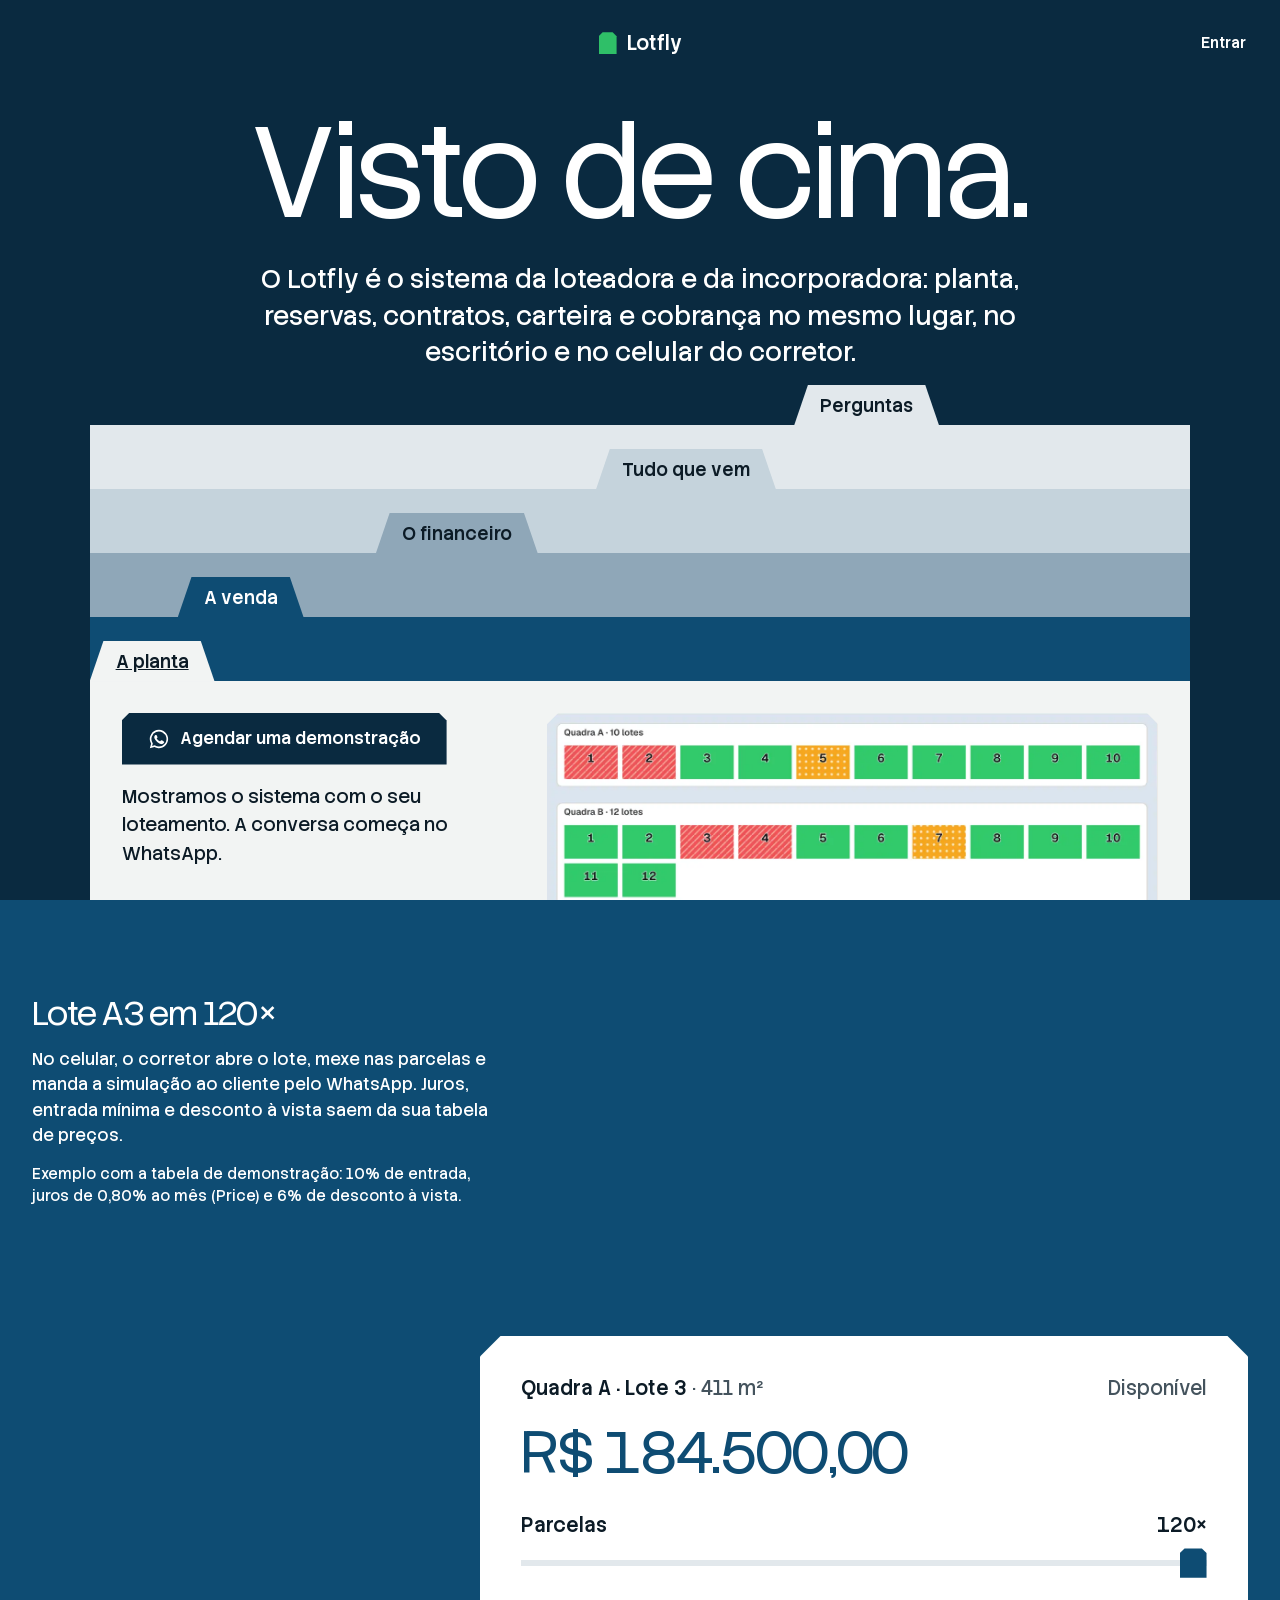
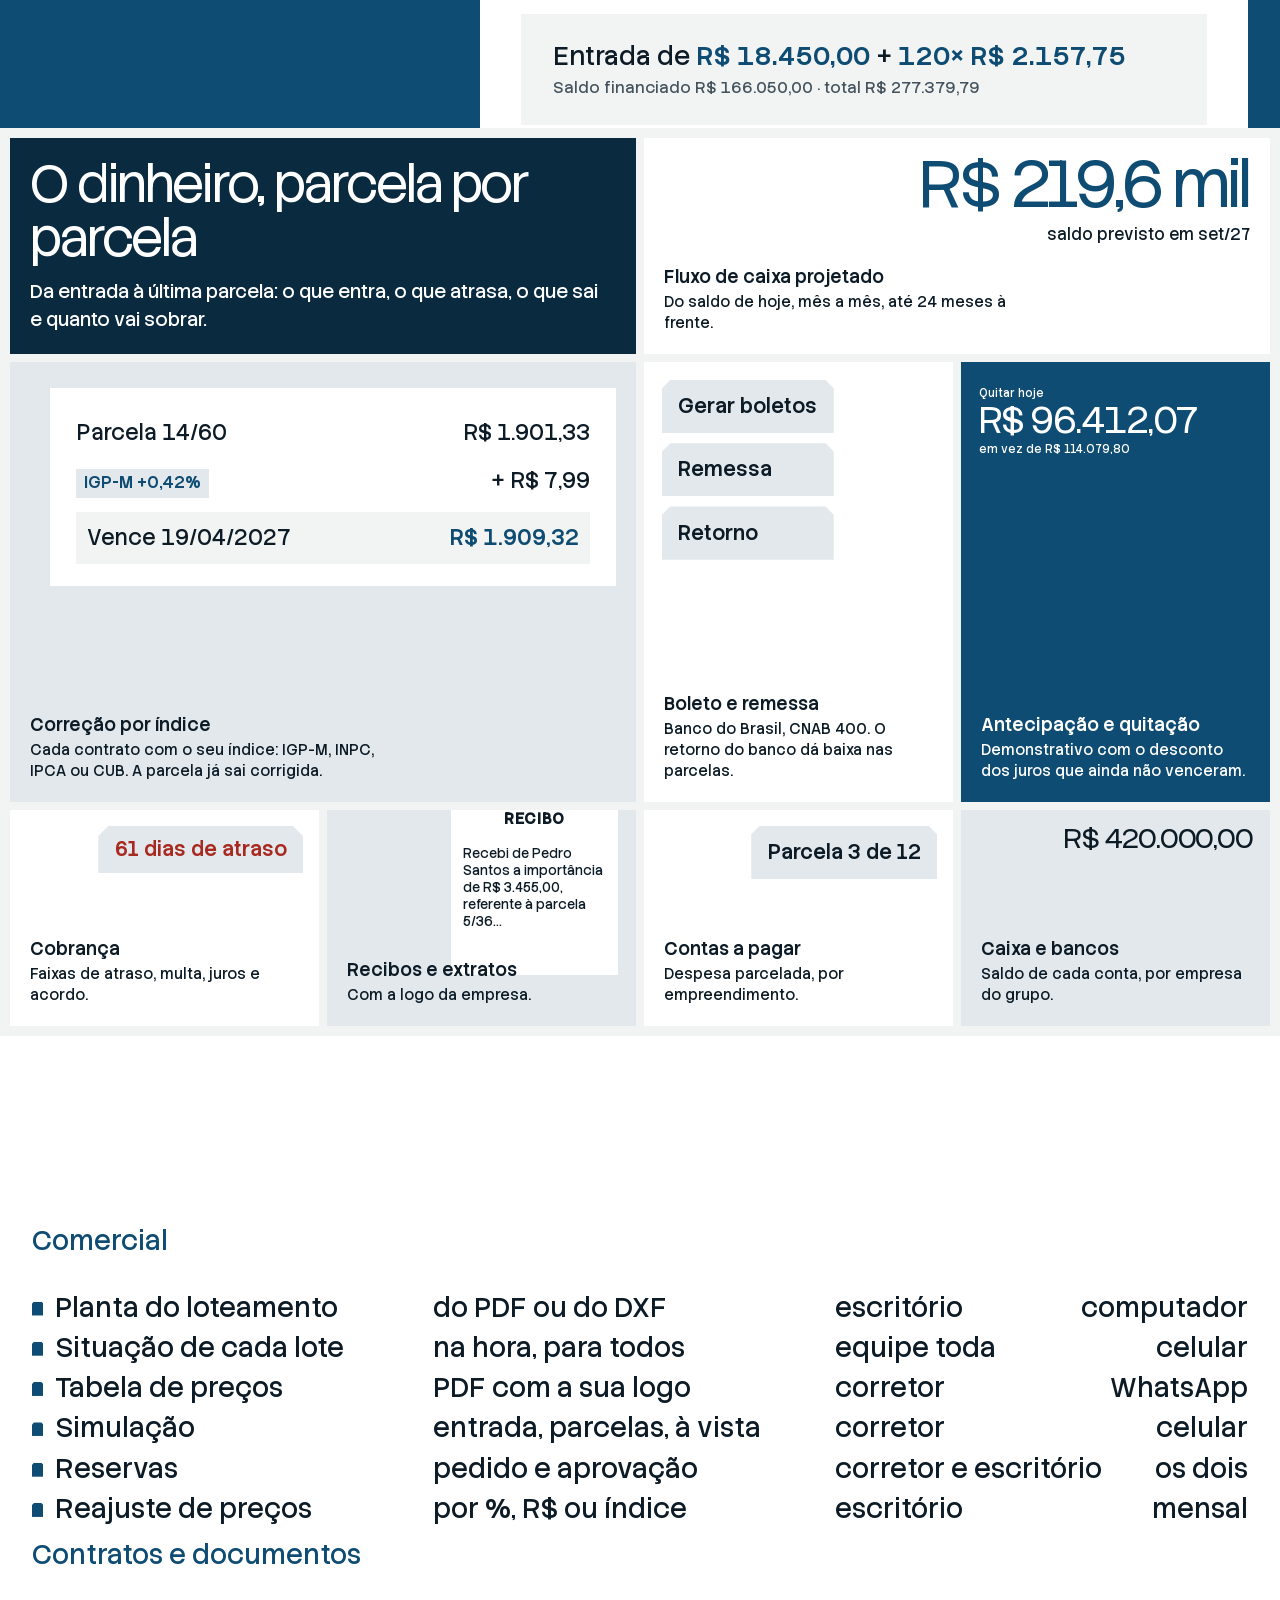
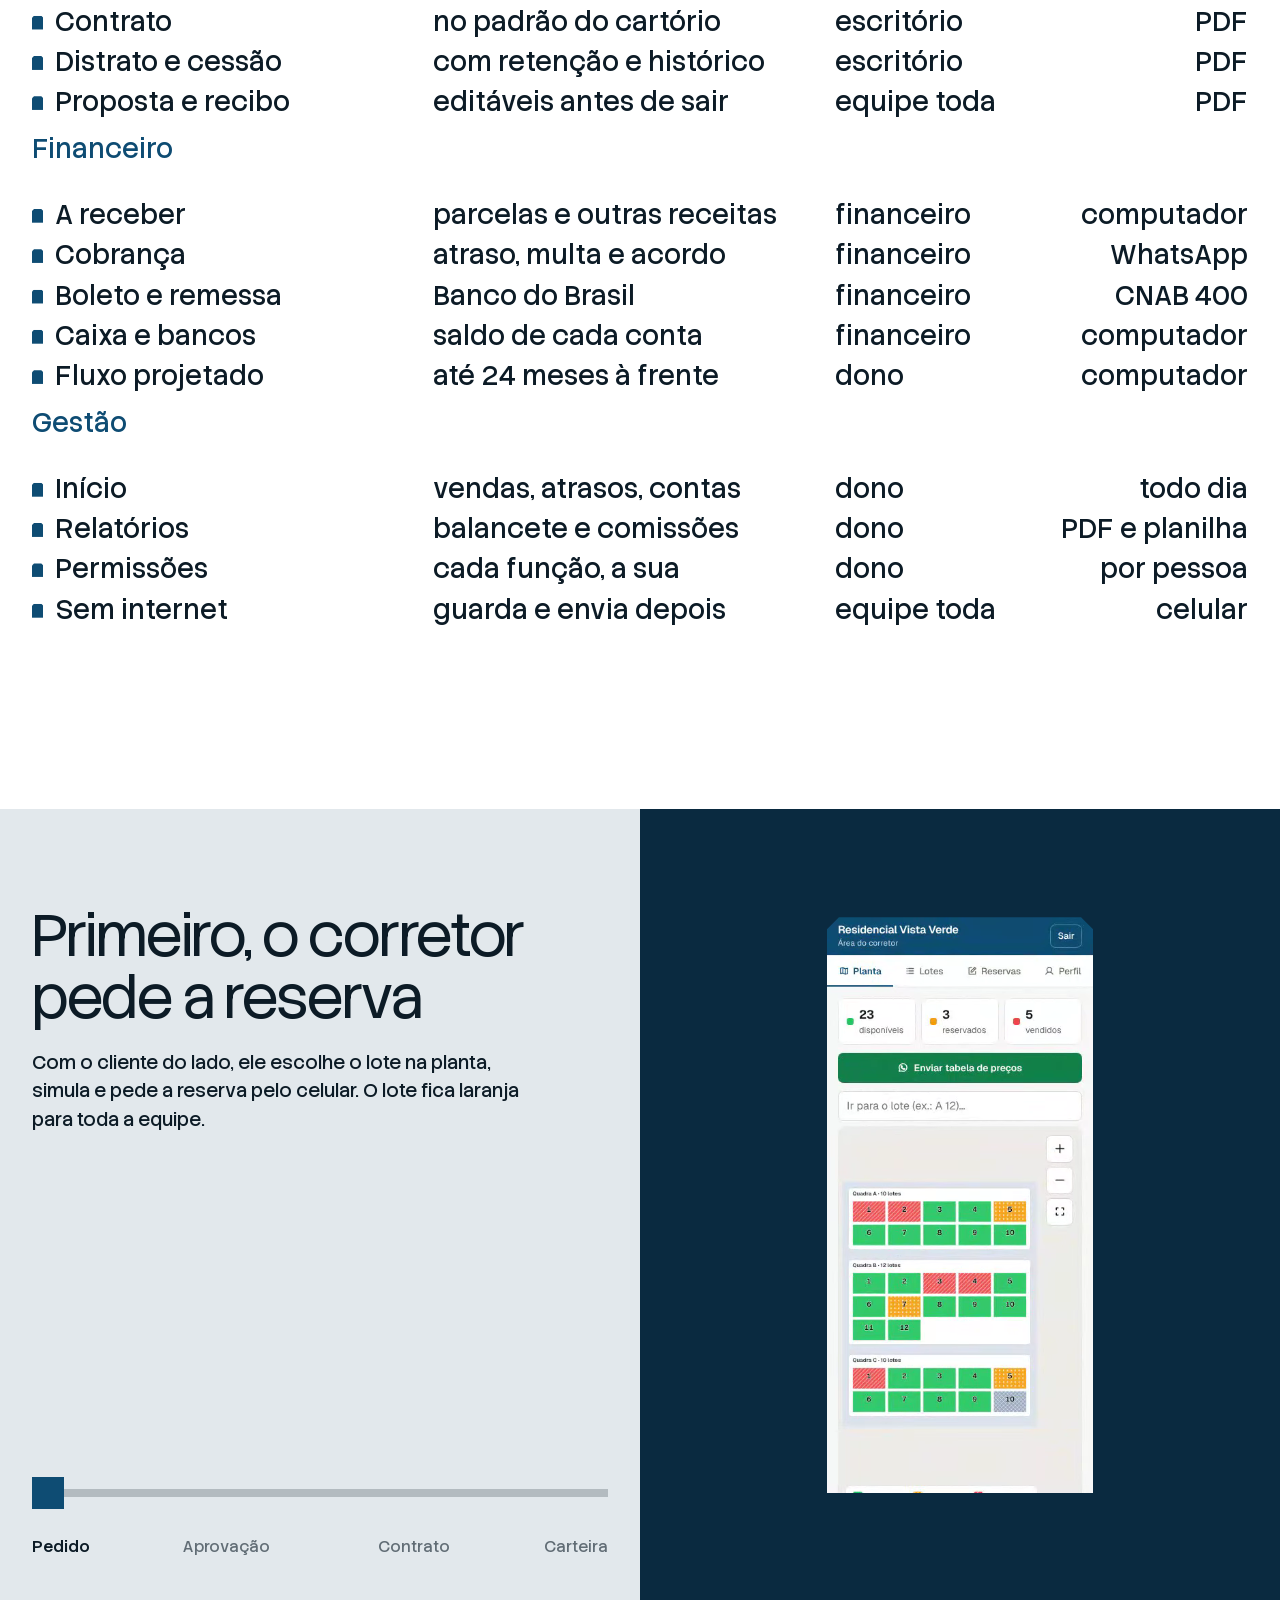
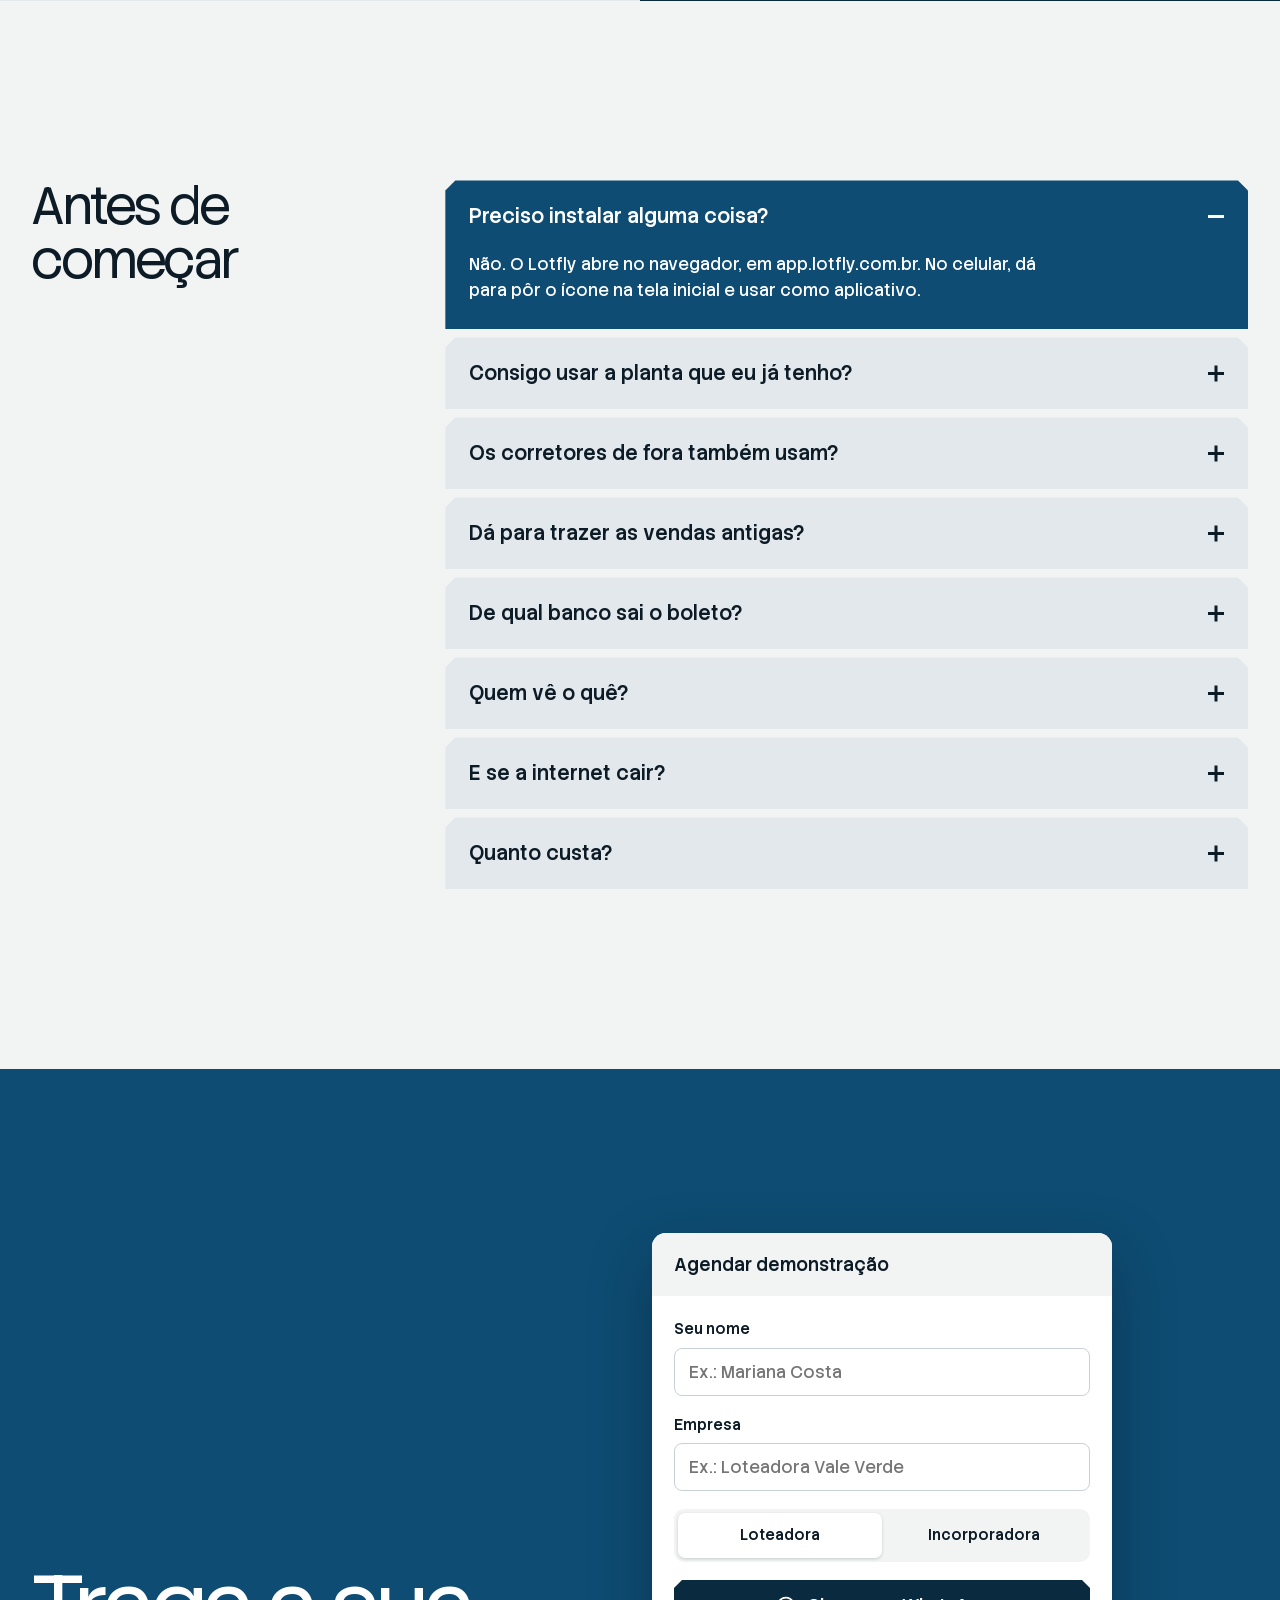
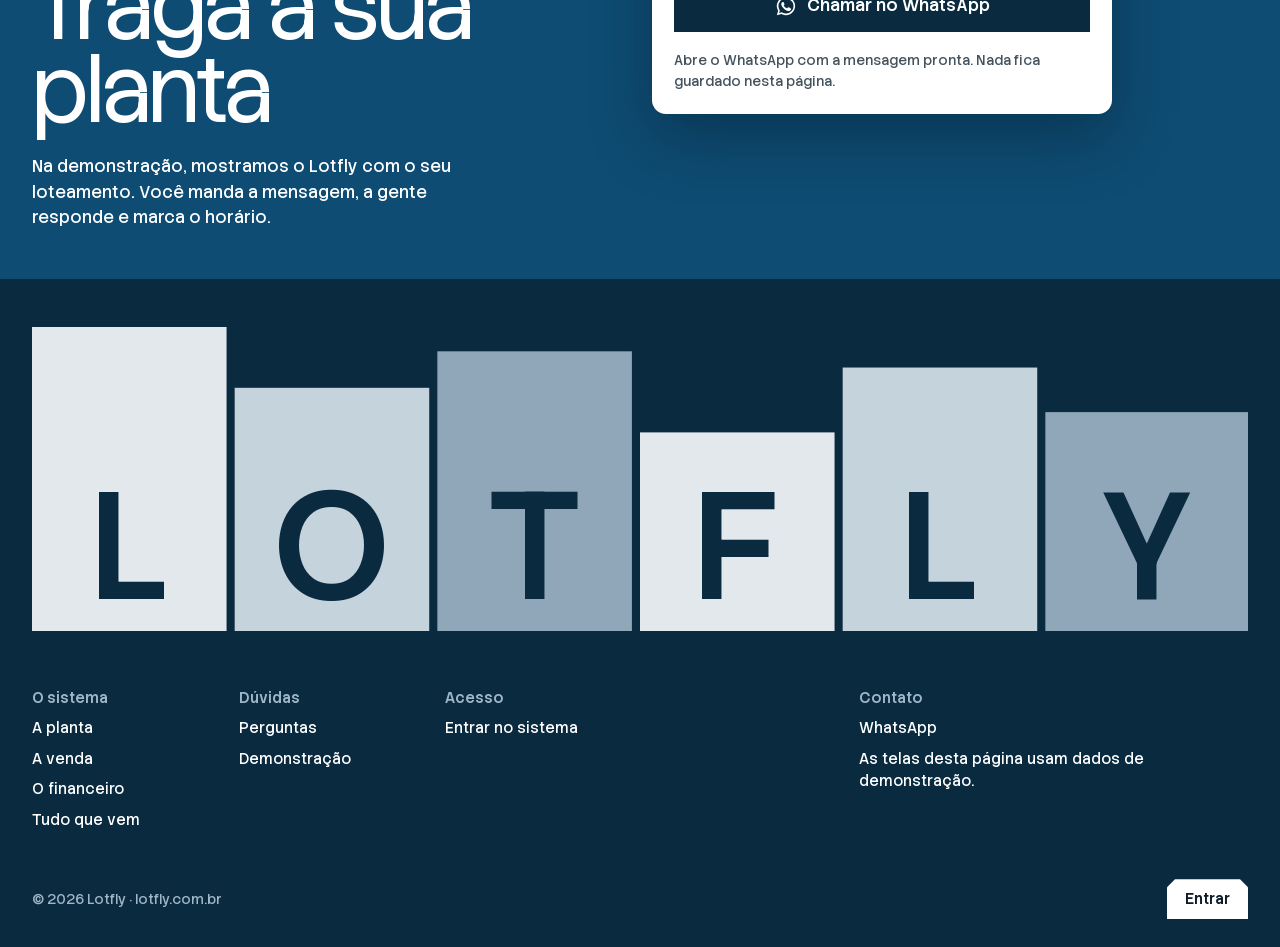
==== commit 6410fe68: "Página mais sóbria: azul-marinho, branco e cinza, com o azul da marca As pastas, os blocos do financ" ====
--- a/index.html
+++ b/index.html
@@ -77,7 +77,7 @@
         <h2 id="titulo-financeiro">O dinheiro, parcela por parcela</h2>
         <p>Da entrada à última parcela: o que entra, o que atrasa, o que sai e quanto vai sobrar.</p>
       </div>
-      <div class="peca g62 f-marca entra" style="--n:1">
+      <div class="peca g62 f-branco entra" style="--n:1">
         <div class="recorte r-fluxo" data-ui aria-hidden="true"><b>R$ 219,6 mil</b><span>saldo previsto em set/27</span></div>
         <p class="peca__nome">Fluxo de caixa projetado</p>
         <p class="peca__linha">Do saldo de hoje, mês a mês, até 24 meses à frente.</p>
@@ -91,17 +91,17 @@
         <p class="peca__nome">Correção por índice</p>
         <p class="peca__linha">Cada contrato com o seu índice: IGP-M, INPC, IPCA ou CUB. A parcela já sai corrigida.</p>
       </div>
-      <div class="peca g34 f-ambar entra" style="--n:1">
+      <div class="peca g34 f-branco entra" style="--n:1">
         <div class="recorte r-teclas" data-ui aria-hidden="true"><span class="tecla lote">Gerar boletos</span><span class="tecla lote">Remessa</span><span class="tecla lote">Retorno</span></div>
         <p class="peca__nome">Boleto e remessa</p>
         <p class="peca__linha">Banco do Brasil, CNAB 400. O retorno do banco dá baixa nas parcelas.</p>
       </div>
-      <div class="peca g34 f-verde entra" style="--n:2">
+      <div class="peca g34 f-marca entra" style="--n:2">
         <div class="recorte r-quitar" data-ui aria-hidden="true"><small>Quitar hoje</small><b>R$ 96.412,07</b><small>em vez de R$ 114.079,80</small></div>
         <p class="peca__nome">Antecipação e quitação</p>
         <p class="peca__linha">Demonstrativo com o desconto dos juros que ainda não venceram.</p>
       </div>
-      <div class="peca g32 f-vermelho entra">
+      <div class="peca g32 f-branco entra">
         <div class="recorte r-selo lote" data-ui aria-hidden="true">61 dias de atraso</div>
         <p class="peca__nome">Cobrança</p>
         <p class="peca__linha">Faixas de atraso, multa, juros e acordo.</p>
@@ -112,11 +112,11 @@
         <p class="peca__linha">Com a logo da empresa.</p>
       </div>
       <div class="peca g32 f-branco entra" style="--n:2">
-        <div class="recorte r-parcela" data-ui aria-hidden="true"><span class="tecla lote" style="background:var(--degrau)">Parcela 3 de 12</span></div>
+        <div class="recorte r-parcela" data-ui aria-hidden="true"><span class="tecla lote">Parcela 3 de 12</span></div>
         <p class="peca__nome">Contas a pagar</p>
         <p class="peca__linha">Despesa parcelada, por empreendimento.</p>
       </div>
-      <div class="peca g32 f-ambar entra" style="--n:3">
+      <div class="peca g32 f-degrau entra" style="--n:3">
         <div class="recorte r-saldo" data-ui aria-hidden="true">R$ 420.000,00</div>
         <p class="peca__nome">Caixa e bancos</p>
         <p class="peca__linha">Saldo de cada conta, por empresa do grupo.</p>
@@ -263,12 +263,12 @@
       </mask>
     </defs>
     <g mask="url(#letras)">
-      <rect x="0" y="0" width="192" height="300" fill="#2fbf68"/>
-      <rect x="200" y="60" width="192" height="240" fill="#f2a516"/>
-      <rect x="400" y="24" width="192" height="276" fill="#c8372f"/>
-      <rect x="600" y="104" width="192" height="196" fill="#c8d1d7"/>
-      <rect x="800" y="40" width="192" height="260" fill="#2fbf68"/>
-      <rect x="1000" y="84" width="200" height="216" fill="#e2e8ec"/>
+      <rect x="0" y="0" width="192" height="300" fill="#e2e8ec"/>
+      <rect x="200" y="60" width="192" height="240" fill="#c5d3dc"/>
+      <rect x="400" y="24" width="192" height="276" fill="#8fa7b8"/>
+      <rect x="600" y="104" width="192" height="196" fill="#e2e8ec"/>
+      <rect x="800" y="40" width="192" height="260" fill="#c5d3dc"/>
+      <rect x="1000" y="84" width="200" height="216" fill="#8fa7b8"/>
     </g>
   </svg>
   <div class="rodape__colunas">
--- a/estilo.css
+++ b/estilo.css
@@ -16,8 +16,10 @@
   --verde: #126b42;
   --verde-vivo: #2fbf68;
   --ambar: #f2a516;
-  --vermelho: #c8372f;
+  --vermelho: #a8291f;
   --cinza: #c8d1d7;
+  --nevoa: #c5d3dc;
+  --aco: #8fa7b8;
   --branco: #ffffff;
 
   --display: 'Stack Sans Headline', 'Stack Sans Text', system-ui, sans-serif;
@@ -43,7 +45,7 @@
 h1, h2, h3, p, figure, blockquote { margin: 0; }
 h1, h2 { font-family: var(--display); font-weight: 300; letter-spacing: -0.022em; line-height: 1.05; }
 :focus-visible { outline: 3px solid var(--ambar); outline-offset: 3px; }
-::selection { background: var(--ambar); color: var(--tinta); }
+::selection { background: var(--nevoa); color: var(--tinta); }
 .so-leitor { position: absolute; width: 1px; height: 1px; overflow: hidden; clip: rect(0 0 0 0); white-space: nowrap; }
 
 /* o lote: frente chanfrada */
@@ -73,17 +75,17 @@
 .pasta { position: absolute; left: 0; right: 0; bottom: 0; text-decoration: none; color: var(--tinta); }
 .pasta__aba { --chanfro: 14px; position: absolute; top: -40px; height: 41px; display: flex; align-items: center; padding: 0 26px; font-size: 18px; font-weight: 500; clip-path: polygon(14px 0, calc(100% - 14px) 0, 100% 100%, 0 100%); background: inherit; white-space: nowrap; }
 .pasta__corpo { position: absolute; inset: 0; background: inherit; }
-.pasta:nth-child(1) { top: 0; background: var(--cinza); }
-.pasta:nth-child(2) { top: 64px; background: var(--ambar); }
-.pasta:nth-child(3) { top: 128px; background: var(--vermelho); color: var(--branco); }
+.pasta:nth-child(1) { top: 0; background: var(--degrau); }
+.pasta:nth-child(2) { top: 64px; background: var(--nevoa); }
+.pasta:nth-child(3) { top: 128px; background: var(--aco); }
 .pasta:nth-child(4) { top: 192px; background: var(--marca); color: var(--branco); }
 .pasta:nth-child(1) .pasta__aba { left: 64%; }
 .pasta:nth-child(2) .pasta__aba { left: 46%; }
 .pasta:nth-child(3) .pasta__aba { left: 26%; }
 .pasta:nth-child(4) .pasta__aba { left: 8%; }
 .pasta:not(.pasta--aberta):hover .pasta__aba { text-decoration: underline; text-underline-offset: 4px; }
-.pasta--aberta { top: 256px; bottom: -40px; background: var(--verde); color: var(--branco); }
-.pasta--aberta .pasta__aba { left: 0; color: var(--branco); }
+.pasta--aberta { top: 256px; bottom: -40px; background: var(--chao); color: var(--tinta); }
+.pasta--aberta .pasta__aba { left: 0; color: var(--tinta); }
 .pasta__dentro { position: absolute; inset: 0; display: grid; grid-template-columns: minmax(0, 0.9fr) minmax(0, 1.4fr); gap: 32px; padding: 32px; }
 .pasta__acao p { margin-top: 18px; max-width: 32ch; font-size: var(--step-body); }
 .pasta__quadras { align-self: start; overflow: hidden; --chanfro: 12px; }
@@ -107,8 +109,8 @@
 }
 
 /* ================================================================ a planta: o simulador em tamanho de cartaz */
-.palco { position: relative; min-height: 92svh; overflow: hidden; background: var(--verde); color: var(--branco); transition: background-color 400ms ease; }
-.palco[data-modo="avista"] { background: var(--marca); }
+.palco { position: relative; min-height: 92svh; overflow: hidden; background: var(--marca); color: var(--branco); transition: background-color 400ms ease; }
+.palco[data-modo="avista"] { background: var(--navy); }
 .palco__texto { position: relative; z-index: 1; padding: 96px var(--margem) 0; max-width: 40rem; }
 .palco h2 { font-size: clamp(28px, 2.6vw, 40px); line-height: 1.1; }
 .palco__texto p { margin-top: 14px; font-size: 17px; max-width: 40ch; }
@@ -123,8 +125,8 @@
 .simulador input[type=range]::-webkit-slider-runnable-track { height: 0.5em; background: var(--degrau); }
 .simulador input[type=range]::-moz-range-track { height: 0.5em; background: var(--degrau); }
 .simulador input[type=range]::-moz-range-progress { height: 0.5em; background: var(--marca); }
-.simulador input[type=range]::-webkit-slider-thumb { -webkit-appearance: none; width: 2em; height: 2.2em; margin-top: -0.85em; background: var(--verde-vivo); border: 0; clip-path: polygon(0.35em 0, calc(100% - 0.35em) 0, 100% 0.35em, 100% 100%, 0 100%, 0 0.35em); }
-.simulador input[type=range]::-moz-range-thumb { width: 2em; height: 2.2em; background: var(--verde-vivo); border: 0; border-radius: 0; }
+.simulador input[type=range]::-webkit-slider-thumb { -webkit-appearance: none; width: 2em; height: 2.2em; margin-top: -0.85em; background: var(--marca); border: 0; clip-path: polygon(0.35em 0, calc(100% - 0.35em) 0, 100% 0.35em, 100% 100%, 0 100%, 0 0.35em); }
+.simulador input[type=range]::-moz-range-thumb { width: 2em; height: 2.2em; background: var(--marca); border: 0; border-radius: 0; }
 .simulador__resultado { margin-top: 1.1em; padding: 1em 1.2em; background: var(--chao); font-size: 1.5em; line-height: 1.3; font-variant-numeric: tabular-nums; }
 .simulador__resultado b { font-weight: 500; color: var(--marca); }
 .simulador__resultado small { display: block; margin-top: 0.3em; font-size: 0.6em; color: var(--suave); }
@@ -153,26 +155,23 @@
 .g32 { grid-column: span 3; grid-row: span 2; }
 .f-branco { background: var(--branco); }
 .f-degrau { background: var(--degrau); }
-.f-ambar { background: var(--ambar); }
-.f-verde { background: var(--verde); color: var(--branco); }
 .f-marca { background: var(--marca); color: var(--branco); }
-.f-vermelho { background: var(--vermelho); color: var(--branco); }
 /* os recortes do sistema, ampliados e cortados pelas bordas */
 .recorte { position: absolute; font-family: var(--texto); }
 .r-fluxo { top: 14px; right: 20px; font-size: clamp(16px, 1.6vw, 24px); text-align: right; }
-.r-fluxo b { display: block; font: 300 3.2em/1 var(--display); letter-spacing: -0.03em; }
+.r-fluxo b { display: block; font: 300 3.2em/1 var(--display); letter-spacing: -0.03em; color: var(--marca); }
 .r-fluxo span { font-size: 0.8em; }
 .r-indice { top: 26px; left: 40px; right: 20px; font-size: clamp(16px, 1.7vw, 26px); background: var(--branco); color: var(--tinta); padding: 1em 1.2em; }
 .r-indice .lin { display: flex; justify-content: space-between; gap: 1em; padding: 0.35em 0; font-variant-numeric: tabular-nums; }
 .r-indice .lin--nova { margin-top: 0.3em; padding: 0.45em 0.5em; background: var(--chao); }
 .r-indice .lin--nova b { color: var(--marca); font-weight: 500; }
-.r-indice .selo { display: inline-block; padding: 0.15em 0.5em; background: var(--ambar); font-size: 0.75em; font-weight: 500; }
+.r-indice .selo { display: inline-block; padding: 0.15em 0.5em; background: var(--degrau); color: var(--marca); font-size: 0.75em; font-weight: 500; }
 .r-teclas { top: 18px; left: 18px; display: grid; gap: 10px; font-size: clamp(16px, 1.6vw, 24px); }
-.tecla { --chanfro: 0.4em; display: inline-block; padding: 0.55em 0.8em; background: var(--branco); color: var(--tinta); font-weight: 500; white-space: nowrap; }
+.tecla { --chanfro: 0.4em; display: inline-block; padding: 0.55em 0.8em; background: var(--degrau); color: var(--tinta); font-weight: 500; white-space: nowrap; }
 .r-quitar { top: 22px; left: 18px; right: 12px; font-size: clamp(15px, 1.3vw, 20px); }
 .r-quitar small { display: block; font-size: 0.7em; }
 .r-quitar b { display: block; font: 300 2.2em/1.05 var(--display); letter-spacing: -0.02em; font-variant-numeric: tabular-nums; white-space: nowrap; }
-.r-selo { top: 16px; right: 16px; padding: 0.4em 0.8em; background: var(--branco); color: var(--vermelho); font-weight: 500; font-size: clamp(16px, 1.6vw, 24px); white-space: nowrap; }
+.r-selo { top: 16px; right: 16px; padding: 0.4em 0.8em; background: var(--degrau); color: var(--vermelho); font-weight: 500; font-size: clamp(16px, 1.6vw, 24px); white-space: nowrap; }
 .r-doc { top: -12px; right: 18px; width: 54%; height: 82%; background: var(--branco); color: var(--tinta); padding: 0.9em; font-size: 13px; line-height: 1.3; }
 .r-doc b { display: block; font-size: 15px; letter-spacing: 0.04em; text-align: center; }
 .r-parcela { top: 16px; right: 16px; font-size: clamp(16px, 1.6vw, 24px); }
@@ -204,7 +203,7 @@
 .programa__parte:first-child { margin-top: 0; }
 .linha { display: grid; grid-template-columns: 33% 33% 1fr auto; align-items: baseline; font-variant-numeric: tabular-nums; }
 .linha > span:last-child { text-align: right; }
-.linha .marcador { display: inline-block; width: 0.42em; height: 0.52em; margin-right: 0.45em; background: var(--verde-vivo); --chanfro: 2px; transform: translateY(-0.04em); }
+.linha .marcador { display: inline-block; width: 0.42em; height: 0.52em; margin-right: 0.45em; background: var(--marca); --chanfro: 2px; transform: translateY(-0.04em); }
 .linha img { display: none; }
 @media (hover: hover) and (pointer: fine) {
   .linha { transition: opacity 200ms ease; }
@@ -226,7 +225,7 @@
 
 /* ================================================================ a venda: deslizar pelas etapas */
 .etapas { display: grid; grid-template-columns: 1fr 1fr; grid-template-rows: 1fr auto; min-height: 88svh; }
-.etapas__frase { grid-column: 1; grid-row: 1; background: var(--ambar); padding: 96px var(--margem) 40px; }
+.etapas__frase { grid-column: 1; grid-row: 1; background: var(--degrau); padding: 96px var(--margem) 40px; }
 .etapas__frase h2 { font-size: clamp(40px, 4.6vw, 76px); max-width: 11em; transition: opacity 200ms ease; }
 .etapas__frase p { margin-top: 20px; max-width: 38ch; font-size: var(--step-body); transition: opacity 200ms ease; }
 .etapas__tela { grid-column: 2; grid-row: 1 / 3; background: var(--navy); display: grid; place-items: center; padding: 64px var(--margem); overflow: hidden; }
@@ -234,7 +233,7 @@
 .etapas__tela img { width: 100%; --chanfro: 12px; transition: opacity 200ms ease; }
 .etapas__tela img.celular, .etapas__tela video { width: auto; max-height: 64svh; margin-inline: auto; display: block; --chanfro: 12px; transition: opacity 200ms ease; }
 .etapas__tela [hidden] { display: none; }
-.etapas__regua { grid-column: 1; grid-row: 2; background: var(--ambar); padding: 0 var(--margem) 36px; }
+.etapas__regua { grid-column: 1; grid-row: 2; background: var(--degrau); padding: 0 var(--margem) 36px; }
 .regua { width: 100%; height: 40px; margin: 0; -webkit-appearance: none; appearance: none; background: transparent; cursor: pointer; }
 .regua::-webkit-slider-runnable-track { height: 8px; background: rgba(12, 27, 38, 0.22); }
 .regua::-moz-range-track { height: 8px; background: rgba(12, 27, 38, 0.22); }
@@ -297,8 +296,7 @@
 .escolha label { display: block; padding: 11px 0; text-align: center; border-radius: 7px; cursor: pointer; font-weight: 500; transition: background-color 160ms ease; }
 .escolha input:checked + label { background: var(--branco); box-shadow: 0 1px 3px rgba(12, 27, 38, 0.18); } /* taste-skill-ignore: escolha do sistema */
 .escolha input:focus-visible + label { outline: 3px solid var(--ambar); }
-.janela .botao { width: 100%; justify-content: center; background: #128c4a; }
-.janela .botao:hover { background: #0e7a40; }
+.janela .botao { width: 100%; justify-content: center; }
 .janela__nota { font-size: 14px; color: var(--suave); }
 @media (max-width: 760px) {
   .convite { grid-template-columns: 1fr; min-height: 84svh; padding: 72px 16px 32px; align-content: space-between; }
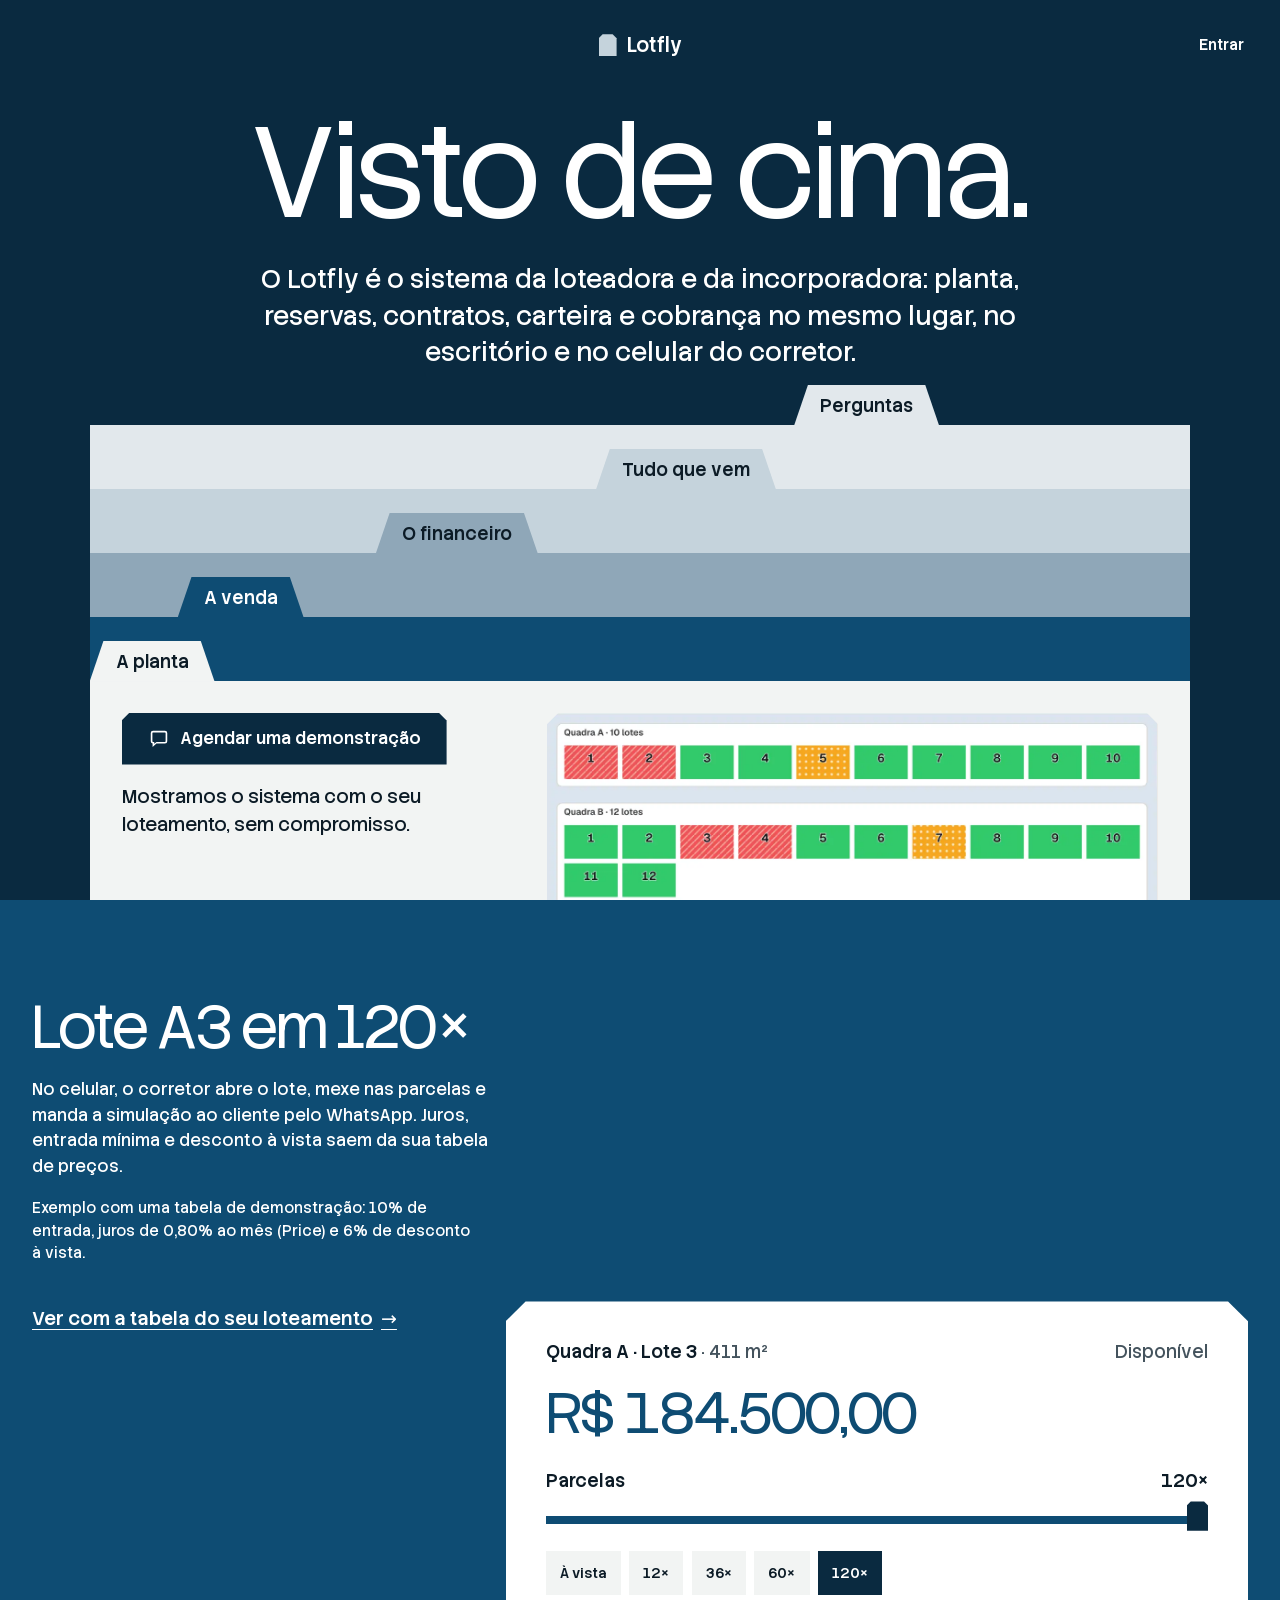
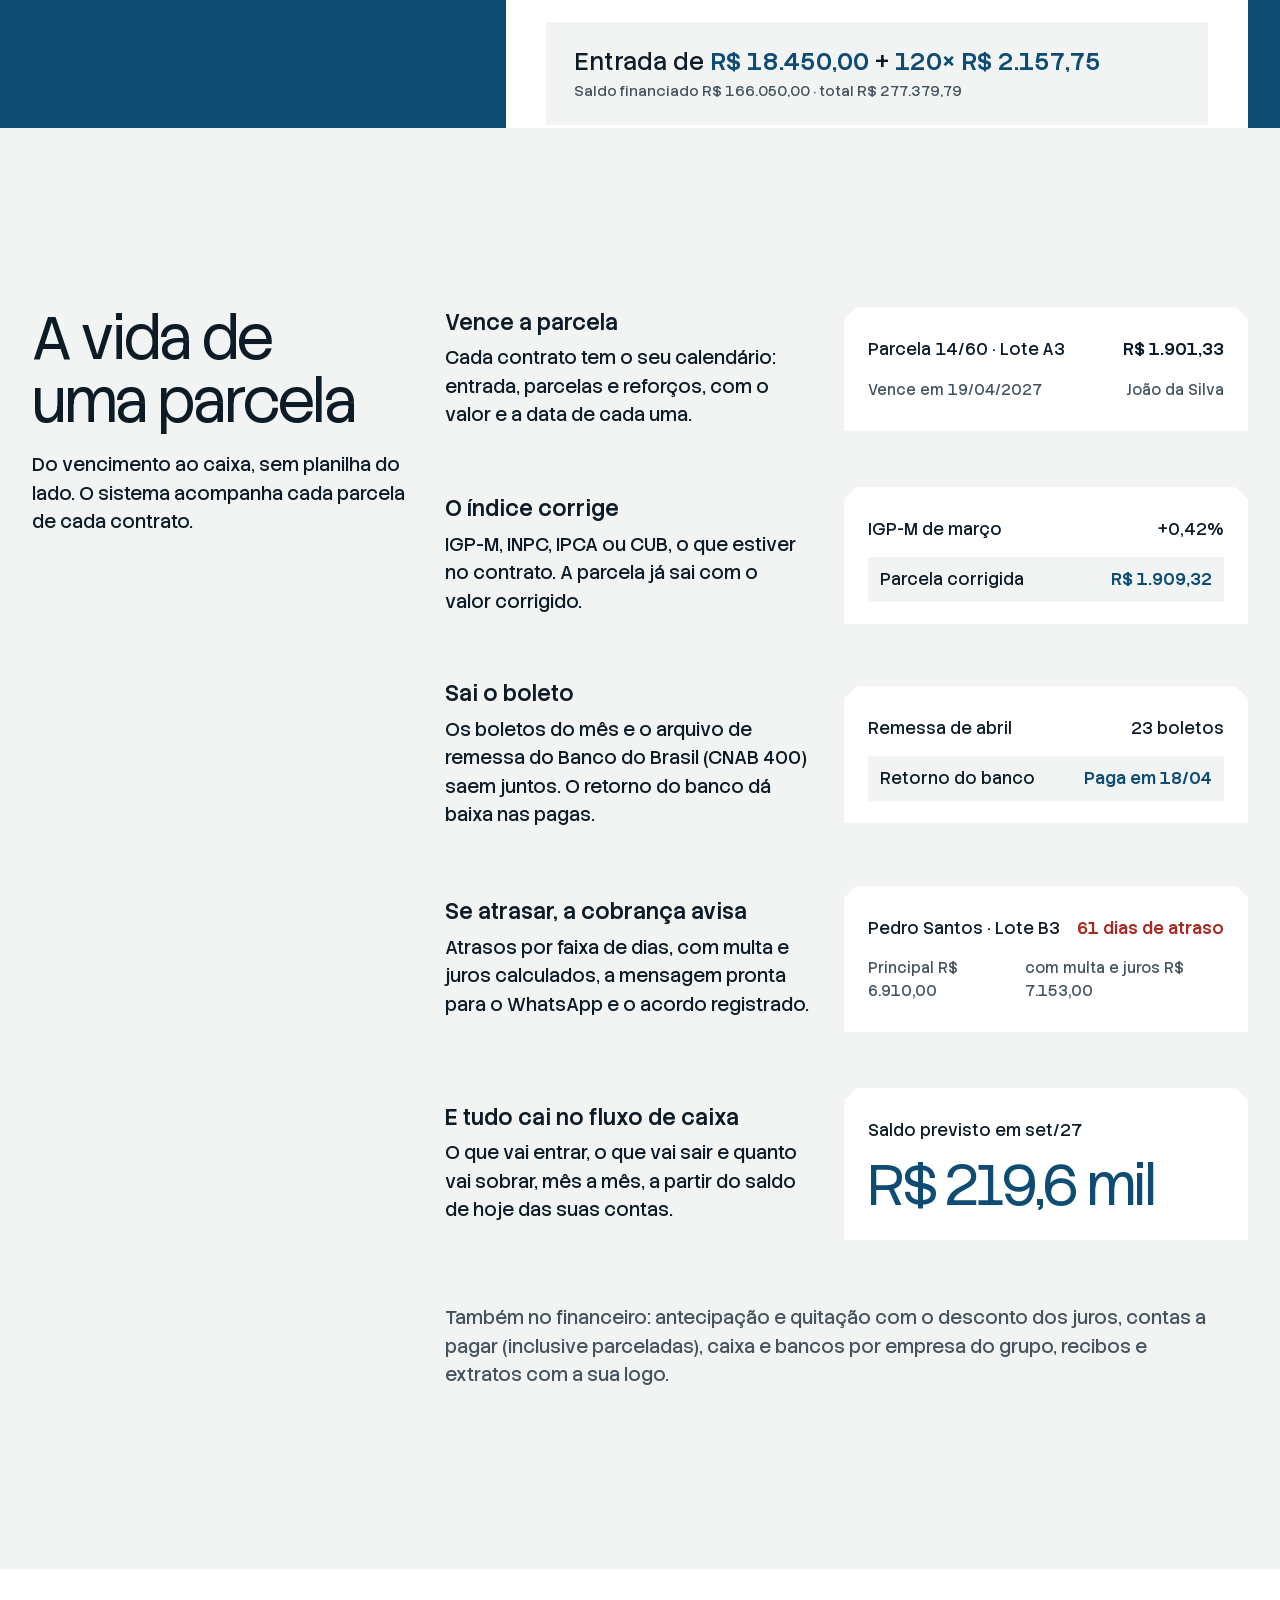
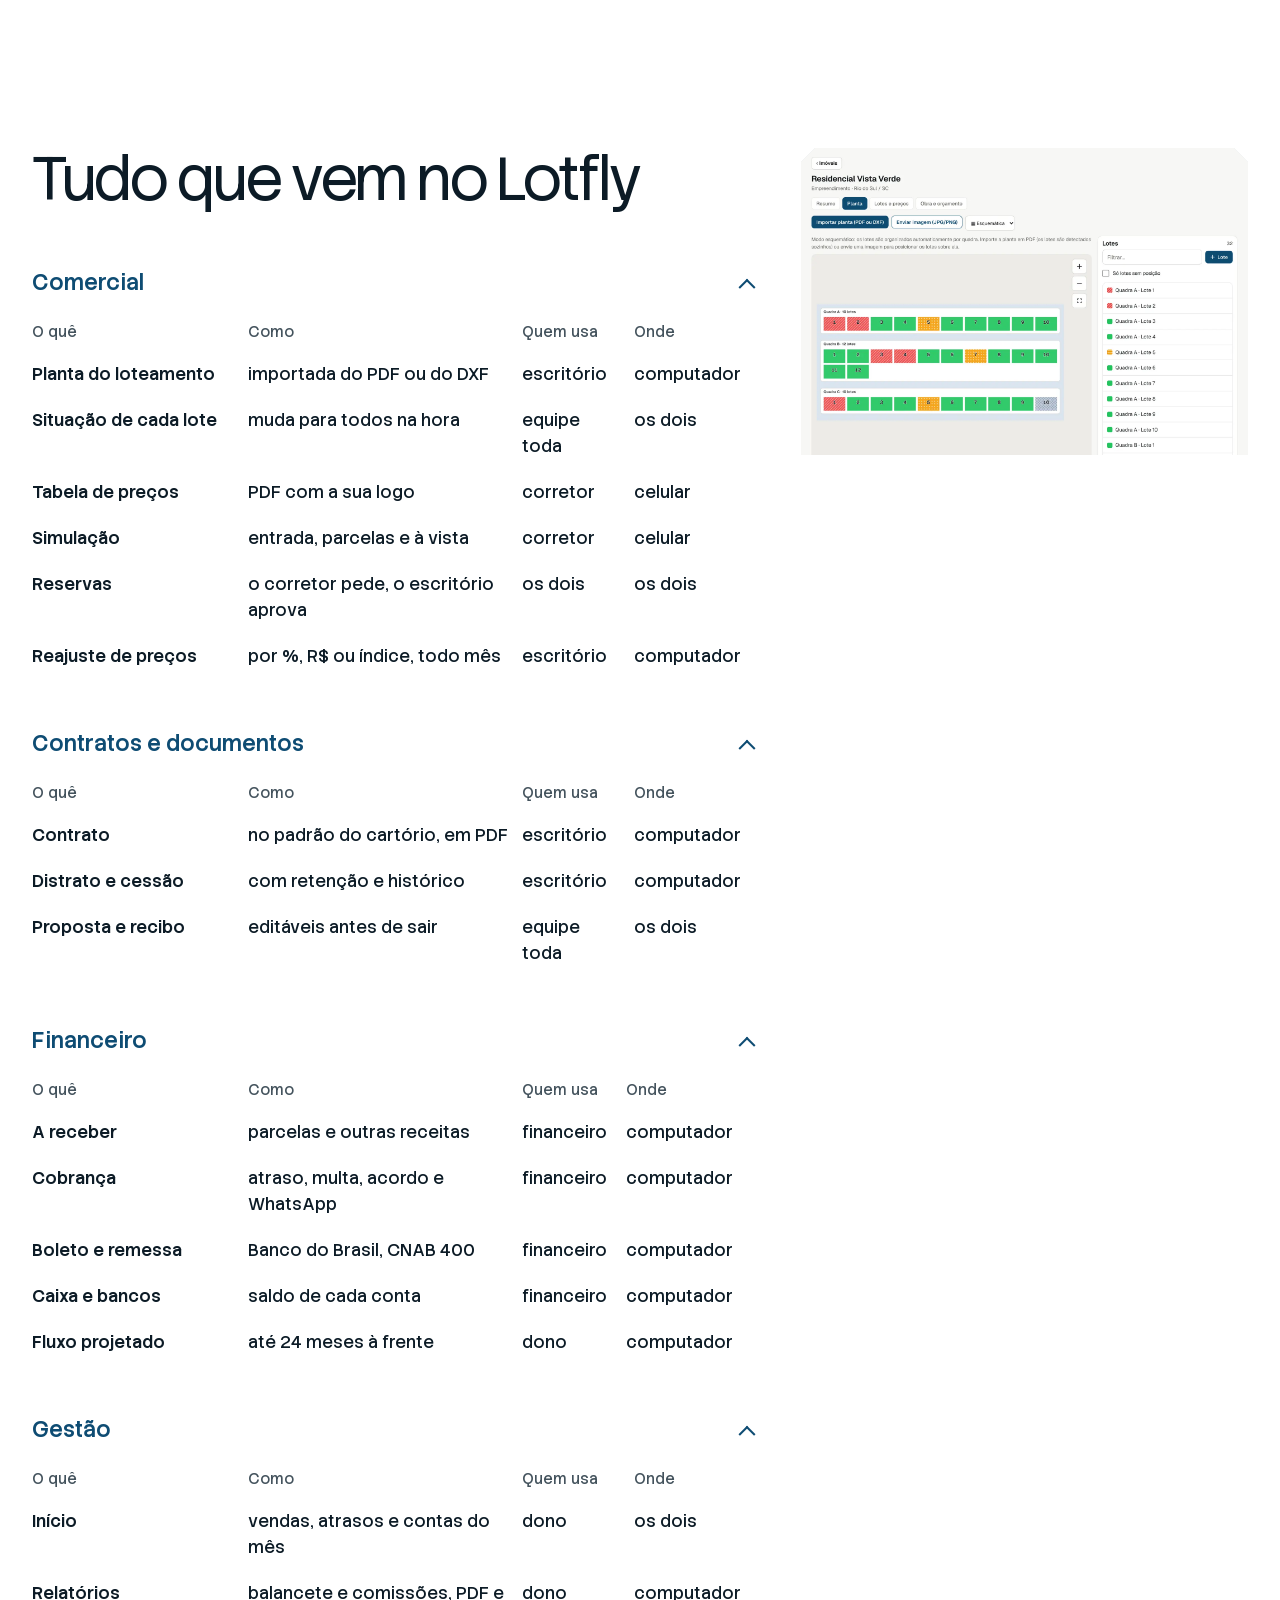
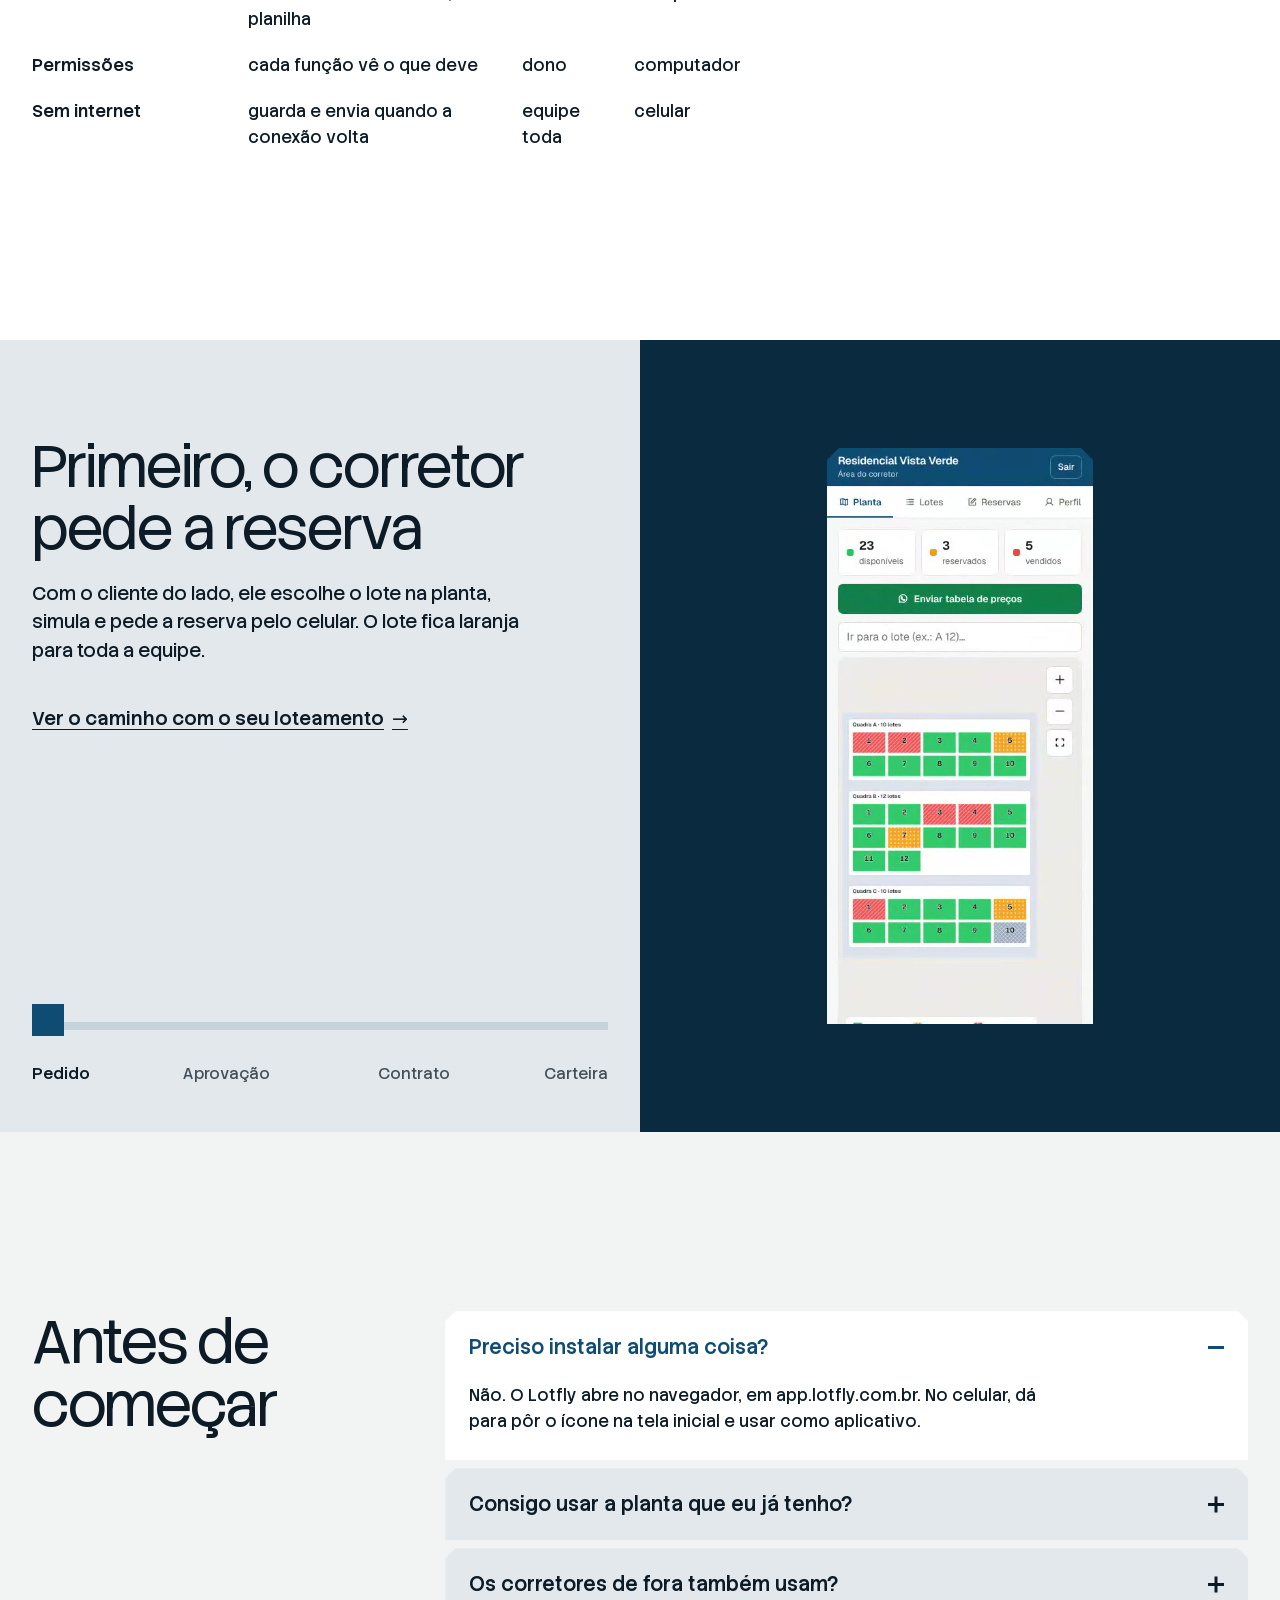
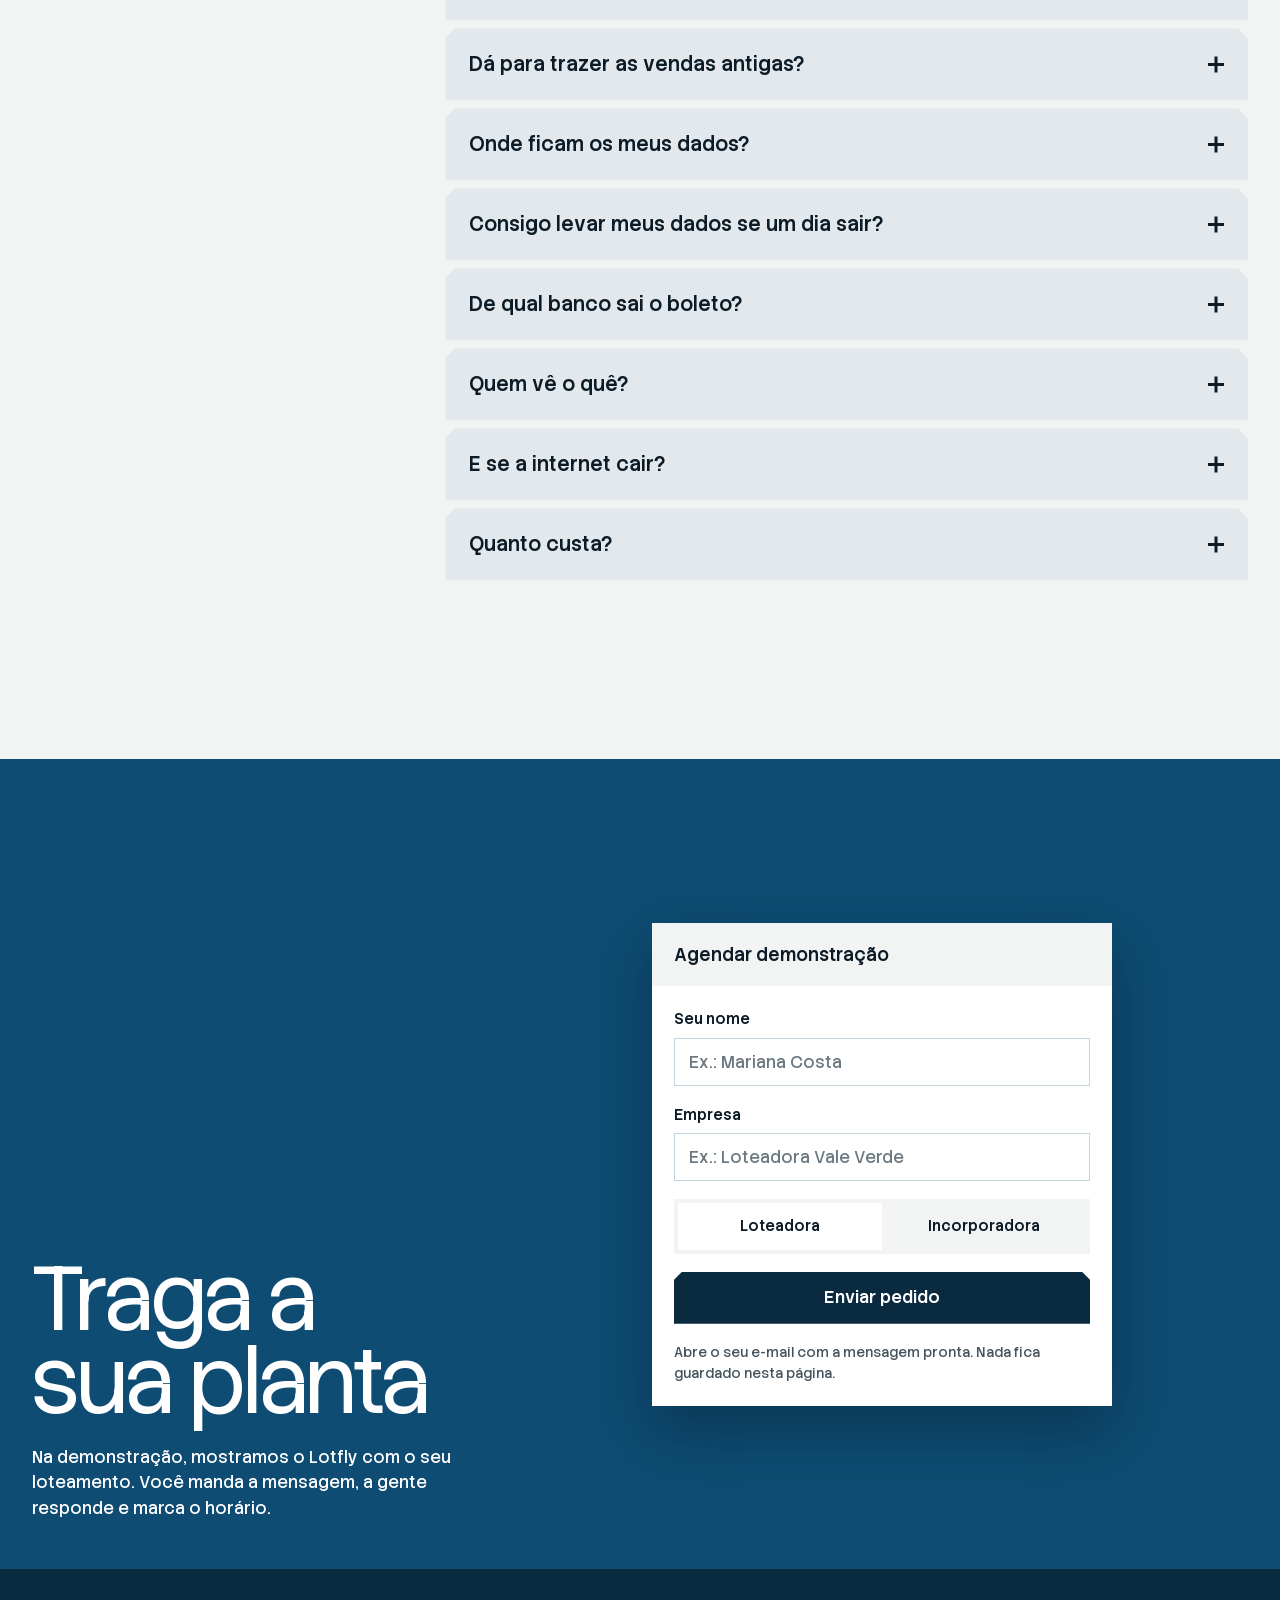
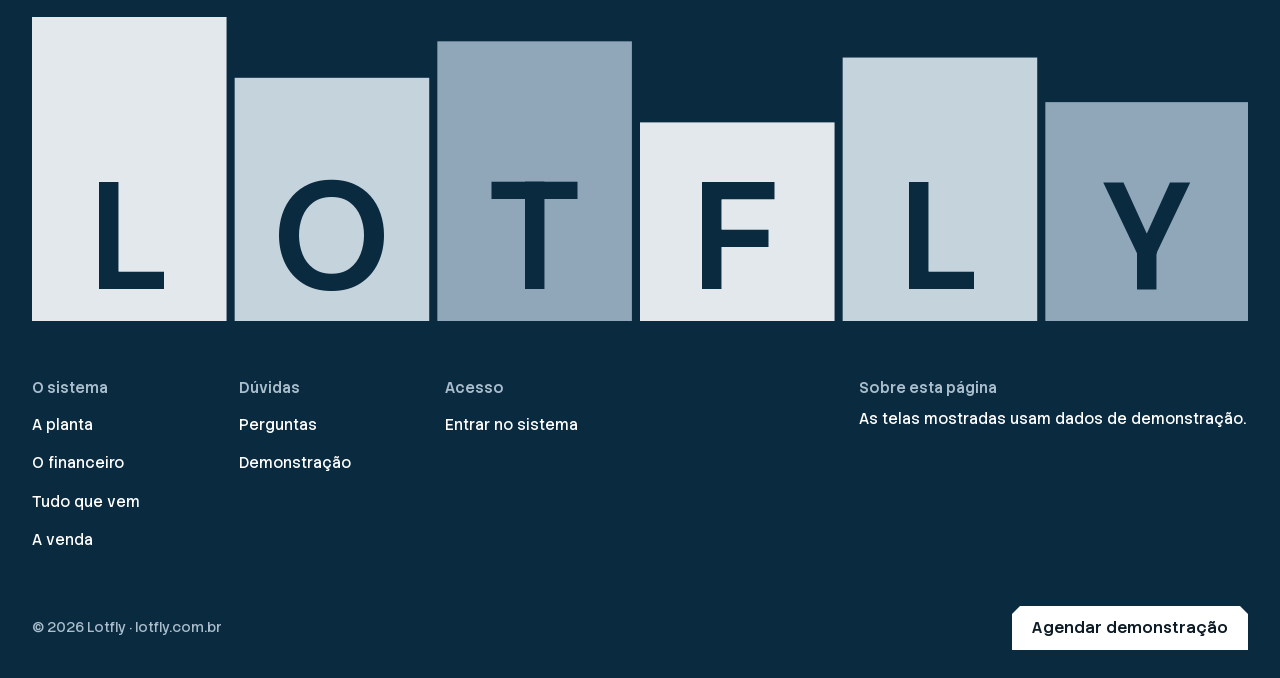
==== commit 70d40b7c: "Página de vendas: rodada da crítica (impeccable), mais sóbria e pronta para o celular - Barra com "A" ====
--- a/index.html
+++ b/index.html
@@ -2,7 +2,7 @@
 <html lang="pt-BR">
 <head>
 <meta charset="utf-8">
-<meta name="viewport" content="width=device-width, initial-scale=1">
+<meta name="viewport" content="width=device-width, initial-scale=1, viewport-fit=cover">
 <title>Lotfly — sistema para loteadoras e incorporadoras</title>
 <meta name="description" content="Planta do loteamento, reservas dos corretores, contratos, carteira, cobrança e fluxo de caixa num lugar só. No computador do escritório e no celular do corretor.">
 <meta name="theme-color" content="#0a2a40">
@@ -24,6 +24,13 @@
   <a class="topo__entrar" href="https://app.lotfly.com.br/">Entrar</a>
 </header>
 
+<!-- Barra que aparece depois da abertura: o pedido de demonstração sempre à mão -->
+<div class="barra" data-barra aria-hidden="true">
+  <a class="marca barra__marca" href="#inicio" tabindex="-1"><span class="marca__lote lote" aria-hidden="true"></span>Lotfly</a>
+  <a class="barra__entrar" href="https://app.lotfly.com.br/" tabindex="-1">Entrar</a>
+  <a class="botao lote js-contato" href="#demonstracao" tabindex="-1" data-msg="Olá! Quero agendar uma demonstração do Lotfly.">Agendar demonstração</a>
+</div>
+
 <main id="inicio">
 
   <!-- Abertura: o sistema como um arquivo de pastas, cada aba um lote -->
@@ -33,24 +40,27 @@
       <p class="abertura__lead">O Lotfly é o sistema da loteadora e da incorporadora: planta, reservas, contratos, carteira e cobrança no mesmo lugar, no escritório e no celular do corretor.</p>
     </div>
     <nav class="pastas" aria-label="O que tem no Lotfly">
-      <a class="pasta" href="#perguntas" style="--p:0"><span class="pasta__aba">Perguntas</span><span class="pasta__corpo"></span></a>
-      <a class="pasta" href="#tudo" style="--p:1"><span class="pasta__aba">Tudo que vem</span><span class="pasta__corpo"></span></a>
-      <a class="pasta" href="#financeiro" style="--p:2"><span class="pasta__aba">O financeiro</span><span class="pasta__corpo"></span></a>
-      <a class="pasta" href="#venda" style="--p:3"><span class="pasta__aba">A venda</span><span class="pasta__corpo"></span></a>
       <div class="pasta pasta--aberta" style="--p:4">
         <a class="pasta__aba" href="#planta">A planta</a>
         <div class="pasta__dentro">
           <div class="pasta__acao">
-            <a class="botao lote js-whats" href="#demonstracao" data-msg="Olá! Quero agendar uma demonstração do Lotfly.">
-              <svg viewBox="0 0 24 24" aria-hidden="true"><path fill="currentColor" d="M12 2a10 10 0 0 0-8.6 15.1L2 22l5-1.3A10 10 0 1 0 12 2Zm0 18.2a8.2 8.2 0 0 1-4.2-1.1l-.3-.2-3 .8.8-2.9-.2-.3A8.2 8.2 0 1 1 12 20.2Zm4.5-6.1c-.2-.1-1.5-.7-1.7-.8-.2-.1-.4-.1-.6.1l-.8 1c-.1.2-.3.2-.5.1a6.7 6.7 0 0 1-3.3-2.9c-.3-.4.2-.4.7-1.3.1-.2 0-.3 0-.4l-.8-1.8c-.2-.5-.4-.4-.6-.4h-.5a1 1 0 0 0-.7.3 3 3 0 0 0-.9 2.2 5.2 5.2 0 0 0 1.1 2.7 11.8 11.8 0 0 0 4.5 4c1.7.7 2.3.8 3.2.6a2.7 2.7 0 0 0 1.8-1.3 2.2 2.2 0 0 0 .2-1.3c-.1-.1-.3-.2-.5-.3Z"/></svg>
+            <a class="botao lote js-contato" href="#demonstracao" data-msg="Olá! Quero agendar uma demonstração do Lotfly.">
+              <svg viewBox="0 0 24 24" aria-hidden="true"><path fill="currentColor" d="M3 5.5A2.5 2.5 0 0 1 5.5 3h13A2.5 2.5 0 0 1 21 5.5v9a2.5 2.5 0 0 1-2.5 2.5H9.2L5 20.6V17h0A2.5 2.5 0 0 1 3 14.5v-9Zm2.5-.7a.7.7 0 0 0-.7.7v9c0 .4.3.7.7.7h1.3v2l2.5-2h9.2c.4 0 .7-.3.7-.7v-9a.7.7 0 0 0-.7-.7h-13Z"/></svg>
               Agendar uma demonstração</a>
-            <p>Mostramos o sistema com o seu loteamento. A conversa começa no WhatsApp.</p>
+            <p>Mostramos o sistema com o seu loteamento, sem compromisso.</p>
           </div>
           <figure class="pasta__quadras lote">
-            <img src="img/planta-quadras.webp" width="1330" height="630" alt="Planta de um loteamento no Lotfly: três quadras com os lotes numerados, em verde os disponíveis, em laranja os reservados e em vermelho os vendidos.">
+            <picture>
+              <source media="(max-width: 760px)" srcset="img/planta-quadra-a.webp" width="690" height="110">
+              <img src="img/planta-quadras.webp" width="1330" height="630" alt="Planta de um loteamento no Lotfly: quadras com os lotes numerados, em verde os disponíveis, em laranja os reservados e em vermelho os vendidos.">
+            </picture>
           </figure>
         </div>
       </div>
+      <a class="pasta pasta--p3" href="#venda" style="--p:3"><span class="pasta__aba">A venda</span><span class="pasta__corpo"></span></a>
+      <a class="pasta pasta--p2" href="#financeiro" style="--p:2"><span class="pasta__aba">O financeiro</span><span class="pasta__corpo"></span></a>
+      <a class="pasta pasta--p1" href="#tudo" style="--p:1"><span class="pasta__aba">Tudo que vem</span><span class="pasta__corpo"></span></a>
+      <a class="pasta pasta--p0" href="#perguntas" style="--p:0"><span class="pasta__aba">Perguntas</span><span class="pasta__corpo"></span></a>
     </nav>
   </section>
 
@@ -59,107 +69,111 @@
     <div class="palco__texto">
       <h2 id="titulo-planta" class="entra">Lote A3 <span data-palavra>em 120×</span></h2>
       <p class="entra" style="--n:1">No celular, o corretor abre o lote, mexe nas parcelas e manda a simulação ao cliente pelo WhatsApp. Juros, entrada mínima e desconto à vista saem da sua tabela de preços.</p>
-      <p class="palco__nota entra" style="--n:2">Exemplo com a tabela de demonstração: 10% de entrada, juros de 0,80% ao mês (Price) e 6% de desconto à vista.</p>
+      <p class="palco__nota entra" style="--n:2">Exemplo com uma tabela de demonstração: 10% de entrada, juros de 0,80% ao mês (Price) e 6% de desconto à vista.</p>
+      <a class="palco__acao entra js-contato" style="--n:3" href="#demonstracao" data-msg="Olá! Quero ver a simulação do Lotfly com a tabela do meu loteamento.">Ver com a tabela do seu loteamento <span aria-hidden="true">→</span></a>
     </div>
     <div class="simulador lote" data-ui>
       <div class="simulador__lote"><span><b>Quadra A · Lote 3</b> · 411 m²</span><span>Disponível</span></div>
       <div class="simulador__preco">R$ 184.500,00</div>
       <label class="simulador__rotulo" for="parcelas"><span>Parcelas</span><output id="parcelasValor" for="parcelas">120×</output></label>
-      <input id="parcelas" type="range" min="1" max="120" step="1" value="120" aria-describedby="resultado">
-      <p class="simulador__resultado" id="resultado" aria-live="polite">Entrada de <b>R$ 18.450,00</b> + <b>120× R$ 2.157,75</b><small>Saldo financiado R$ 166.050,00</small></p>
-    </div>
-  </section>
-
-  <!-- O financeiro: recortes do sistema, ampliados -->
-  <section class="quadro" id="financeiro" aria-labelledby="titulo-financeiro">
-    <div class="quadro__grade">
-      <div class="peca peca--titulo entra">
-        <h2 id="titulo-financeiro">O dinheiro, parcela por parcela</h2>
-        <p>Da entrada à última parcela: o que entra, o que atrasa, o que sai e quanto vai sobrar.</p>
+      <div class="trilho"><span class="trilho__cheio" aria-hidden="true"></span><input id="parcelas" type="range" min="1" max="120" step="1" value="120" aria-describedby="resultado"></div>
+      <div class="atalhos" role="group" aria-label="Escolher parcelas">
+        <button type="button" data-n="1">À vista</button><button type="button" data-n="12">12×</button><button type="button" data-n="36">36×</button><button type="button" data-n="60">60×</button><button type="button" data-n="120">120×</button>
       </div>
-      <div class="peca g62 f-branco entra" style="--n:1">
-        <div class="recorte r-fluxo" data-ui aria-hidden="true"><b>R$ 219,6 mil</b><span>saldo previsto em set/27</span></div>
-        <p class="peca__nome">Fluxo de caixa projetado</p>
-        <p class="peca__linha">Do saldo de hoje, mês a mês, até 24 meses à frente.</p>
-      </div>
-      <div class="peca g64 f-degrau entra">
-        <div class="recorte r-indice" data-ui aria-hidden="true">
-          <div class="lin"><span>Parcela 14/60</span><span>R$ 1.901,33</span></div>
-          <div class="lin"><span><span class="selo">IGP-M +0,42%</span></span><span>+ R$ 7,99</span></div>
-          <div class="lin lin--nova"><span>Vence 19/04/2027</span><b>R$ 1.909,32</b></div>
-        </div>
-        <p class="peca__nome">Correção por índice</p>
-        <p class="peca__linha">Cada contrato com o seu índice: IGP-M, INPC, IPCA ou CUB. A parcela já sai corrigida.</p>
-      </div>
-      <div class="peca g34 f-branco entra" style="--n:1">
-        <div class="recorte r-teclas" data-ui aria-hidden="true"><span class="tecla lote">Gerar boletos</span><span class="tecla lote">Remessa</span><span class="tecla lote">Retorno</span></div>
-        <p class="peca__nome">Boleto e remessa</p>
-        <p class="peca__linha">Banco do Brasil, CNAB 400. O retorno do banco dá baixa nas parcelas.</p>
-      </div>
-      <div class="peca g34 f-marca entra" style="--n:2">
-        <div class="recorte r-quitar" data-ui aria-hidden="true"><small>Quitar hoje</small><b>R$ 96.412,07</b><small>em vez de R$ 114.079,80</small></div>
-        <p class="peca__nome">Antecipação e quitação</p>
-        <p class="peca__linha">Demonstrativo com o desconto dos juros que ainda não venceram.</p>
-      </div>
-      <div class="peca g32 f-branco entra">
-        <div class="recorte r-selo lote" data-ui aria-hidden="true">61 dias de atraso</div>
-        <p class="peca__nome">Cobrança</p>
-        <p class="peca__linha">Faixas de atraso, multa, juros e acordo.</p>
-      </div>
-      <div class="peca g32 f-degrau entra" style="--n:1">
-        <div class="recorte r-doc" data-ui aria-hidden="true"><b>RECIBO</b><br>Recebi de Pedro Santos a importância de R$ 3.455,00, referente à parcela 5/36…</div>
-        <p class="peca__nome">Recibos e extratos</p>
-        <p class="peca__linha">Com a logo da empresa.</p>
-      </div>
-      <div class="peca g32 f-branco entra" style="--n:2">
-        <div class="recorte r-parcela" data-ui aria-hidden="true"><span class="tecla lote">Parcela 3 de 12</span></div>
-        <p class="peca__nome">Contas a pagar</p>
-        <p class="peca__linha">Despesa parcelada, por empreendimento.</p>
-      </div>
-      <div class="peca g32 f-degrau entra" style="--n:3">
-        <div class="recorte r-saldo" data-ui aria-hidden="true">R$ 420.000,00</div>
-        <p class="peca__nome">Caixa e bancos</p>
-        <p class="peca__linha">Saldo de cada conta, por empresa do grupo.</p>
-      </div>
-    </div>
-  </section>
-
-  <!-- Tudo que vem: o programa inteiro, numa medida só -->
+      <p class="simulador__resultado" id="resultado">Entrada de <b>R$ 18.450,00</b> + <b>120× R$ 2.157,75</b><small>Saldo financiado R$ 166.050,00</small></p>
+      <p class="so-leitor" id="resultadoFala" aria-live="polite"></p>
+    </div>
+  </section>
+
+  <!-- O financeiro: a vida de uma parcela -->
+  <section class="vida" id="financeiro" aria-labelledby="titulo-financeiro">
+    <div class="vida__cab">
+      <h2 id="titulo-financeiro" class="entra">A vida de uma parcela</h2>
+      <p class="entra" style="--n:1">Do vencimento ao caixa, sem planilha do lado. O sistema acompanha cada parcela de cada contrato.</p>
+    </div>
+    <ol class="vida__passos">
+      <li class="passo entra">
+        <div class="passo__texto"><h3>Vence a parcela</h3><p>Cada contrato tem o seu calendário: entrada, parcelas e reforços, com o valor e a data de cada uma.</p></div>
+        <div class="passo__tela lote" data-ui aria-hidden="true"><div class="ui-linha"><span>Parcela 14/60 · Lote A3</span><b>R$ 1.901,33</b></div><div class="ui-linha ui-suave"><span>Vence em 19/04/2027</span><span>João da Silva</span></div></div>
+      </li>
+      <li class="passo entra">
+        <div class="passo__texto"><h3>O índice corrige</h3><p>IGP-M, INPC, IPCA ou CUB, o que estiver no contrato. A parcela já sai com o valor corrigido.</p></div>
+        <div class="passo__tela lote" data-ui aria-hidden="true"><div class="ui-linha"><span>IGP-M de março</span><span>+0,42%</span></div><div class="ui-linha ui-forte"><span>Parcela corrigida</span><b>R$ 1.909,32</b></div></div>
+      </li>
+      <li class="passo entra">
+        <div class="passo__texto"><h3>Sai o boleto</h3><p>Os boletos do mês e o arquivo de remessa do Banco do Brasil (CNAB 400) saem juntos. O retorno do banco dá baixa nas pagas.</p></div>
+        <div class="passo__tela lote" data-ui aria-hidden="true"><div class="ui-linha"><span>Remessa de abril</span><span>23 boletos</span></div><div class="ui-linha ui-forte"><span>Retorno do banco</span><b>Paga em 18/04</b></div></div>
+      </li>
+      <li class="passo entra">
+        <div class="passo__texto"><h3>Se atrasar, a cobrança avisa</h3><p>Atrasos por faixa de dias, com multa e juros calculados, a mensagem pronta para o WhatsApp e o acordo registrado.</p></div>
+        <div class="passo__tela lote" data-ui aria-hidden="true"><div class="ui-linha"><span>Pedro Santos · Lote B3</span><b class="ui-atraso">61 dias de atraso</b></div><div class="ui-linha ui-suave"><span>Principal R$ 6.910,00</span><span>com multa e juros R$ 7.153,00</span></div></div>
+      </li>
+      <li class="passo entra">
+        <div class="passo__texto"><h3>E tudo cai no fluxo de caixa</h3><p>O que vai entrar, o que vai sair e quanto vai sobrar, mês a mês, a partir do saldo de hoje das suas contas.</p></div>
+        <div class="passo__tela lote" data-ui aria-hidden="true"><div class="ui-linha"><span>Saldo previsto em set/27</span></div><div class="ui-numero">R$ 219,6 mil</div></div>
+      </li>
+    </ol>
+    <p class="vida__tambem entra">Também no financeiro: antecipação e quitação com o desconto dos juros, contas a pagar (inclusive parceladas), caixa e bancos por empresa do grupo, recibos e extratos com a sua logo.</p>
+  </section>
+
+  <!-- Tudo que vem: a lista inteira, com o nome de cada coluna -->
   <section class="programa" id="tudo" aria-labelledby="titulo-tudo">
-    <h2 id="titulo-tudo" class="so-leitor">Tudo que vem no Lotfly</h2>
-    <div class="programa__lista" role="table" aria-label="O que o Lotfly faz, para quê, quem usa e onde">
-      <div role="rowgroup">
-        <h3 class="programa__parte" role="row"><span role="columnheader">Comercial</span></h3>
-        <div class="linha" role="row" data-img="planta"><span role="cell"><span class="marcador lote"></span>Planta do loteamento</span><span role="cell">do PDF ou do DXF</span><span role="cell">escritório</span><span role="cell">computador</span></div>
-        <div class="linha" role="row" data-img="celular-planta"><span role="cell"><span class="marcador lote"></span>Situação de cada lote</span><span role="cell">na hora, para todos</span><span role="cell">equipe toda</span><span role="cell">celular</span></div>
-        <div class="linha" role="row" data-img="tabela-de-precos"><span role="cell"><span class="marcador lote"></span>Tabela de preços</span><span role="cell">PDF com a sua logo</span><span role="cell">corretor</span><span role="cell">WhatsApp</span></div>
-        <div class="linha" role="row" data-img="celular-lote"><span role="cell"><span class="marcador lote"></span>Simulação</span><span role="cell">entrada, parcelas, à vista</span><span role="cell">corretor</span><span role="cell">celular</span></div>
-        <div class="linha" role="row" data-img="reservas"><span role="cell"><span class="marcador lote"></span>Reservas</span><span role="cell">pedido e aprovação</span><span role="cell">corretor e escritório</span><span role="cell">os dois</span></div>
-        <div class="linha" role="row" data-img="lotes"><span role="cell"><span class="marcador lote"></span>Reajuste de preços</span><span role="cell">por %, R$ ou índice</span><span role="cell">escritório</span><span role="cell">mensal</span></div>
-      </div>
-      <div role="rowgroup">
-        <h3 class="programa__parte" role="row"><span role="columnheader">Contratos e documentos</span></h3>
-        <div class="linha" role="row" data-img="contrato"><span role="cell"><span class="marcador lote"></span>Contrato</span><span role="cell">no padrão do cartório</span><span role="cell">escritório</span><span role="cell">PDF</span></div>
-        <div class="linha" role="row" data-img="contrato"><span role="cell"><span class="marcador lote"></span>Distrato e cessão</span><span role="cell">com retenção e histórico</span><span role="cell">escritório</span><span role="cell">PDF</span></div>
-        <div class="linha" role="row" data-img="contrato"><span role="cell"><span class="marcador lote"></span>Proposta e recibo</span><span role="cell">editáveis antes de sair</span><span role="cell">equipe toda</span><span role="cell">PDF</span></div>
-      </div>
-      <div role="rowgroup">
-        <h3 class="programa__parte" role="row"><span role="columnheader">Financeiro</span></h3>
-        <div class="linha" role="row" data-img="a-receber"><span role="cell"><span class="marcador lote"></span>A receber</span><span role="cell">parcelas e outras receitas</span><span role="cell">financeiro</span><span role="cell">computador</span></div>
-        <div class="linha" role="row" data-img="cobranca"><span role="cell"><span class="marcador lote"></span>Cobrança</span><span role="cell">atraso, multa e acordo</span><span role="cell">financeiro</span><span role="cell">WhatsApp</span></div>
-        <div class="linha" role="row" data-img="a-receber"><span role="cell"><span class="marcador lote"></span>Boleto e remessa</span><span role="cell">Banco do Brasil</span><span role="cell">financeiro</span><span role="cell">CNAB 400</span></div>
-        <div class="linha" role="row" data-img="caixa"><span role="cell"><span class="marcador lote"></span>Caixa e bancos</span><span role="cell">saldo de cada conta</span><span role="cell">financeiro</span><span role="cell">computador</span></div>
-        <div class="linha" role="row" data-img="fluxo"><span role="cell"><span class="marcador lote"></span>Fluxo projetado</span><span role="cell">até 24 meses à frente</span><span role="cell">dono</span><span role="cell">computador</span></div>
-      </div>
-      <div role="rowgroup">
-        <h3 class="programa__parte" role="row"><span role="columnheader">Gestão</span></h3>
-        <div class="linha" role="row" data-img="inicio"><span role="cell"><span class="marcador lote"></span>Início</span><span role="cell">vendas, atrasos, contas</span><span role="cell">dono</span><span role="cell">todo dia</span></div>
-        <div class="linha" role="row" data-img="fluxo"><span role="cell"><span class="marcador lote"></span>Relatórios</span><span role="cell">balancete e comissões</span><span role="cell">dono</span><span role="cell">PDF e planilha</span></div>
-        <div class="linha" role="row" data-img="inicio"><span role="cell"><span class="marcador lote"></span>Permissões</span><span role="cell">cada função, a sua</span><span role="cell">dono</span><span role="cell">por pessoa</span></div>
-        <div class="linha" role="row" data-img="celular-planta"><span role="cell"><span class="marcador lote"></span>Sem internet</span><span role="cell">guarda e envia depois</span><span role="cell">equipe toda</span><span role="cell">celular</span></div>
-      </div>
-    </div>
-    <div class="previa lote" aria-hidden="true"></div>
+    <div class="programa__lista">
+      <h2 id="titulo-tudo" class="programa__titulo entra">Tudo que vem no Lotfly</h2>
+      <details class="grupo" open>
+        <summary>Comercial</summary>
+        <table>
+          <thead><tr><th scope="col">O quê</th><th scope="col">Como</th><th scope="col">Quem usa</th><th scope="col">Onde</th></tr></thead>
+          <tbody>
+            <tr data-img="planta"><th scope="row">Planta do loteamento</th><td>importada do PDF ou do DXF</td><td>escritório</td><td>computador</td></tr>
+            <tr data-img="celular-planta"><th scope="row">Situação de cada lote</th><td>muda para todos na hora</td><td>equipe toda</td><td>os dois</td></tr>
+            <tr data-img="tabela-de-precos"><th scope="row">Tabela de preços</th><td>PDF com a sua logo</td><td>corretor</td><td>celular</td></tr>
+            <tr data-img="celular-lote"><th scope="row">Simulação</th><td>entrada, parcelas e à vista</td><td>corretor</td><td>celular</td></tr>
+            <tr data-img="reservas"><th scope="row">Reservas</th><td>o corretor pede, o escritório aprova</td><td>os dois</td><td>os dois</td></tr>
+            <tr data-img="lotes"><th scope="row">Reajuste de preços</th><td>por %, R$ ou índice, todo mês</td><td>escritório</td><td>computador</td></tr>
+          </tbody>
+        </table>
+      </details>
+      <details class="grupo" open>
+        <summary>Contratos e documentos</summary>
+        <table>
+          <thead><tr><th scope="col">O quê</th><th scope="col">Como</th><th scope="col">Quem usa</th><th scope="col">Onde</th></tr></thead>
+          <tbody>
+            <tr data-img="contrato"><th scope="row">Contrato</th><td>no padrão do cartório, em PDF</td><td>escritório</td><td>computador</td></tr>
+            <tr data-img="contrato"><th scope="row">Distrato e cessão</th><td>com retenção e histórico</td><td>escritório</td><td>computador</td></tr>
+            <tr data-img="contrato"><th scope="row">Proposta e recibo</th><td>editáveis antes de sair</td><td>equipe toda</td><td>os dois</td></tr>
+          </tbody>
+        </table>
+      </details>
+      <details class="grupo" open>
+        <summary>Financeiro</summary>
+        <table>
+          <thead><tr><th scope="col">O quê</th><th scope="col">Como</th><th scope="col">Quem usa</th><th scope="col">Onde</th></tr></thead>
+          <tbody>
+            <tr data-img="a-receber"><th scope="row">A receber</th><td>parcelas e outras receitas</td><td>financeiro</td><td>computador</td></tr>
+            <tr data-img="cobranca"><th scope="row">Cobrança</th><td>atraso, multa, acordo e WhatsApp</td><td>financeiro</td><td>computador</td></tr>
+            <tr data-img="a-receber"><th scope="row">Boleto e remessa</th><td>Banco do Brasil, CNAB 400</td><td>financeiro</td><td>computador</td></tr>
+            <tr data-img="caixa"><th scope="row">Caixa e bancos</th><td>saldo de cada conta</td><td>financeiro</td><td>computador</td></tr>
+            <tr data-img="fluxo"><th scope="row">Fluxo projetado</th><td>até 24 meses à frente</td><td>dono</td><td>computador</td></tr>
+          </tbody>
+        </table>
+      </details>
+      <details class="grupo" open>
+        <summary>Gestão</summary>
+        <table>
+          <thead><tr><th scope="col">O quê</th><th scope="col">Como</th><th scope="col">Quem usa</th><th scope="col">Onde</th></tr></thead>
+          <tbody>
+            <tr data-img="inicio"><th scope="row">Início</th><td>vendas, atrasos e contas do mês</td><td>dono</td><td>os dois</td></tr>
+            <tr data-img="fluxo"><th scope="row">Relatórios</th><td>balancete e comissões, PDF e planilha</td><td>dono</td><td>computador</td></tr>
+            <tr data-img="inicio"><th scope="row">Permissões</th><td>cada função vê o que deve</td><td>dono</td><td>computador</td></tr>
+            <tr data-img="celular-planta"><th scope="row">Sem internet</th><td>guarda e envia quando a conexão volta</td><td>equipe toda</td><td>celular</td></tr>
+          </tbody>
+        </table>
+      </details>
+    </div>
+    <aside class="previa" aria-hidden="true">
+      <figure class="previa__moldura lote"><img class="ligada" src="img/planta.webp" width="1600" height="1125" alt="" loading="lazy" data-chave="planta"></figure>
+    </aside>
   </section>
 
   <!-- A venda: do pedido à carteira, numa régua -->
@@ -167,18 +181,19 @@
     <div class="etapas__frase">
       <h2 id="titulo-venda" data-frase>Primeiro, o corretor pede a reserva</h2>
       <p data-detalhe>Com o cliente do lado, ele escolhe o lote na planta, simula e pede a reserva pelo celular. O lote fica laranja para toda a equipe.</p>
+      <a class="etapas__acao js-contato" href="#demonstracao" data-msg="Olá! Quero ver o caminho da venda no Lotfly com o meu loteamento.">Ver o caminho com o seu loteamento <span aria-hidden="true">→</span></a>
     </div>
     <div class="etapas__tela">
       <figure>
         <video data-video class="lote" width="390" height="844" autoplay muted loop playsinline preload="metadata" poster="img/corretor-no-celular.webp" aria-label="Gravação do Lotfly no celular do corretor: a planta com os lotes, a ficha do Lote 3 da Quadra A e a simulação mudando de 60 para 120 parcelas.">
           <source src="img/corretor-no-celular.webm" type="video/webm"><source src="img/corretor-no-celular.mp4" type="video/mp4">
         </video>
-        <img data-tela class="lote" hidden src="img/reservas.webp" width="1600" height="553" alt="">
+        <img data-tela class="lote" hidden src="img/etapa-aprovacao.webp" width="1300" height="420" alt="">
       </figure>
     </div>
     <div class="etapas__regua">
       <label class="so-leitor" for="etapa">Etapa da venda</label>
-      <input class="regua" id="etapa" type="range" min="0" max="3" step="1" value="0" aria-valuetext="Pedido">
+      <div class="trilho trilho--regua"><span class="trilho__cheio" aria-hidden="true"></span><input class="regua" id="etapa" type="range" min="0" max="3" step="1" value="0" aria-valuetext="Pedido"></div>
       <div class="etapas__nomes">
         <button type="button" data-etapa="0" aria-current="step">Pedido</button>
         <button type="button" data-etapa="1">Aprovação</button>
@@ -209,6 +224,14 @@
         <p>Sim. Os contratos em andamento entram com as parcelas já pagas e as que faltam, e passam a ser cobrados pelo sistema.</p>
       </details>
       <details class="pergunta lote entra" name="perguntas">
+        <summary>Onde ficam os meus dados?<span class="mais" aria-hidden="true"></span></summary>
+        <p>Na nuvem, com login para cada pessoa da equipe. Cada empresa só enxerga os próprios dados, e o banco de dados confere a permissão de cada um antes de mostrar ou gravar qualquer coisa.</p>
+      </details>
+      <details class="pergunta lote entra" name="perguntas">
+        <summary>Consigo levar meus dados se um dia sair?<span class="mais" aria-hidden="true"></span></summary>
+        <p>Sim. O sistema gera uma cópia completa (backup) que você baixa quando quiser, e as listas e relatórios saem em planilha.</p>
+      </details>
+      <details class="pergunta lote entra" name="perguntas">
         <summary>De qual banco sai o boleto?<span class="mais" aria-hidden="true"></span></summary>
         <p>Hoje, do Banco do Brasil, no padrão CNAB 400, com remessa e retorno. Outros bancos entram conforme os clientes pedem.</p>
       </details>
@@ -233,20 +256,18 @@
       <h2 id="titulo-demo" class="entra">Traga a sua planta</h2>
       <p class="entra" style="--n:1">Na demonstração, mostramos o Lotfly com o seu loteamento. Você manda a mensagem, a gente responde e marca o horário.</p>
     </div>
-    <form class="janela entra" style="--n:2" data-ui id="formDemo">
+    <form class="janela entra" style="--n:2" data-ui id="formDemo" novalidate>
       <div class="janela__cab"><span>Agendar demonstração</span></div>
       <div class="janela__corpo">
-        <label>Seu nome<input type="text" name="nome" autocomplete="name" placeholder="Ex.: Mariana Costa"></label>
-        <label>Empresa<input type="text" name="empresa" autocomplete="organization" placeholder="Ex.: Loteadora Vale Verde"></label>
-        <fieldset class="escolha" style="border:0;margin:0">
+        <label>Seu nome<input type="text" name="nome" autocomplete="name" placeholder="Ex.: Mariana Costa" enterkeyhint="next"></label>
+        <label>Empresa<input type="text" name="empresa" autocomplete="organization" placeholder="Ex.: Loteadora Vale Verde" enterkeyhint="send"></label>
+        <fieldset class="escolha">
           <legend class="so-leitor">A empresa é</legend>
           <input type="radio" name="tipo" id="tipoLot" value="loteadora" checked><label for="tipoLot">Loteadora</label>
           <input type="radio" name="tipo" id="tipoInc" value="incorporadora"><label for="tipoInc">Incorporadora</label>
         </fieldset>
-        <button class="botao lote" type="submit">
-          <svg viewBox="0 0 24 24" aria-hidden="true"><path fill="currentColor" d="M12 2a10 10 0 0 0-8.6 15.1L2 22l5-1.3A10 10 0 1 0 12 2Zm0 18.2a8.2 8.2 0 0 1-4.2-1.1l-.3-.2-3 .8.8-2.9-.2-.3A8.2 8.2 0 1 1 12 20.2Zm4.5-6.1c-.2-.1-1.5-.7-1.7-.8-.2-.1-.4-.1-.6.1l-.8 1c-.1.2-.3.2-.5.1a6.7 6.7 0 0 1-3.3-2.9c-.3-.4.2-.4.7-1.3.1-.2 0-.3 0-.4l-.8-1.8c-.2-.5-.4-.4-.6-.4h-.5a1 1 0 0 0-.7.3 3 3 0 0 0-.9 2.2 5.2 5.2 0 0 0 1.1 2.7 11.8 11.8 0 0 0 4.5 4c1.7.7 2.3.8 3.2.6a2.7 2.7 0 0 0 1.8-1.3 2.2 2.2 0 0 0 .2-1.3c-.1-.1-.3-.2-.5-.3Z"/></svg>
-          Chamar no WhatsApp</button>
-        <p class="janela__nota">Abre o WhatsApp com a mensagem pronta. Nada fica guardado nesta página.</p>
+        <button class="botao lote" type="submit" data-rotulo-envio>Enviar pedido</button>
+        <p class="janela__nota" data-nota>Abre o seu e-mail com a mensagem pronta. Nada fica guardado nesta página.</p>
       </div>
     </form>
   </section>
@@ -272,12 +293,12 @@
     </g>
   </svg>
   <div class="rodape__colunas">
-    <div><b>O sistema</b><a href="#planta">A planta</a><a href="#venda">A venda</a><a href="#financeiro">O financeiro</a><a href="#tudo">Tudo que vem</a></div>
+    <div><b>O sistema</b><a href="#planta">A planta</a><a href="#financeiro">O financeiro</a><a href="#tudo">Tudo que vem</a><a href="#venda">A venda</a></div>
     <div><b>Dúvidas</b><a href="#perguntas">Perguntas</a><a href="#demonstracao">Demonstração</a></div>
     <div><b>Acesso</b><a href="https://app.lotfly.com.br/">Entrar no sistema</a></div>
-    <div class="contato"><b>Contato</b><a class="js-whats" href="#demonstracao" data-msg="Olá! Quero saber mais sobre o Lotfly.">WhatsApp</a><span>As telas desta página usam dados de demonstração.</span></div>
+    <div class="contato"><b>Sobre esta página</b><span>As telas mostradas usam dados de demonstração.</span></div>
   </div>
-  <div class="rodape__fim"><span>© 2026 Lotfly · lotfly.com.br</span><a class="botao botao--claro lote" href="https://app.lotfly.com.br/">Entrar</a></div>
+  <div class="rodape__fim"><span>© 2026 Lotfly · lotfly.com.br</span><a class="botao botao--claro lote js-contato" href="#demonstracao" data-msg="Olá! Quero agendar uma demonstração do Lotfly.">Agendar demonstração</a></div>
 </footer>
 
 <script src="pagina.js" defer></script>
--- a/estilo.css
+++ b/estilo.css
@@ -1,34 +1,33 @@
 /* Lotfly — página de vendas.
    O motivo é o lote visto de cima: um retângulo com a frente chanfrada nos dois cantos de cima,
-   como a aba de uma pasta. Ele recorta as abas do topo, os botões, as imagens e os marcadores. */
+   como a aba de uma pasta. Ele recorta as abas do topo, os botões, as imagens e os marcadores.
+   Cores sóbrias (azul-marinho, azul da marca, cinzas e branco); verde, laranja e vermelho só onde
+   dizem a situação de um lote ou de uma parcela, como no sistema. */
 
 @font-face { font-family: 'Stack Sans Headline'; src: url('fonts/stack-sans-headline-300.woff2') format('woff2'); font-weight: 300; font-display: swap; }
 @font-face { font-family: 'Stack Sans Text'; src: url('fonts/stack-sans-text.woff2') format('woff2'); font-weight: 400 500; font-display: swap; }
 
 :root {
-  /* cores da marca e da situação dos lotes no sistema */
   --navy: #0a2a40;
   --marca: #0e4c73;
   --chao: #f2f4f3;
   --degrau: #e2e8ec;
+  --nevoa: #c5d3dc;
+  --aco: #8fa7b8;
   --tinta: #0c1b26;
   --suave: #44535d;
-  --verde: #126b42;
-  --verde-vivo: #2fbf68;
+  --branco: #ffffff;
+  --verde: #1a7f4b;
+  --vermelho: #a8291f;
   --ambar: #f2a516;
-  --vermelho: #a8291f;
-  --cinza: #c8d1d7;
-  --nevoa: #c5d3dc;
-  --aco: #8fa7b8;
-  --branco: #ffffff;
 
   --display: 'Stack Sans Headline', 'Stack Sans Text', system-ui, sans-serif;
   --texto: 'Stack Sans Text', system-ui, -apple-system, 'Segoe UI', sans-serif;
 
-  --step-small: clamp(0.8125rem, 0.79rem + 0.1vw, 0.875rem);
+  --step-small: 15px;
   --step-body: clamp(1.0625rem, 1rem + 0.25vw, 1.1875rem);
   --step-lead: clamp(1.25rem, 1.1rem + 0.7vw, 1.625rem);
-  --step-head: clamp(2rem, 1.3rem + 3.2vw, 4rem);
+  --step-head: clamp(2.25rem, 1.4rem + 3vw, 3.75rem);
   --step-hero: clamp(4rem, 10vw, 10rem);
 
   --margem: clamp(20px, 3vw, 32px);
@@ -37,57 +36,81 @@
 }
 
 *, *::before, *::after { box-sizing: border-box; }
-html { -webkit-text-size-adjust: 100%; scroll-behavior: smooth; }
+html { -webkit-text-size-adjust: 100%; -webkit-tap-highlight-color: transparent; scroll-behavior: smooth; scroll-padding-top: 72px; }
 @media (prefers-reduced-motion: reduce) { html { scroll-behavior: auto; } }
 body { margin: 0; background: var(--chao); color: var(--tinta); font: 400 var(--step-body)/1.5 var(--texto); -webkit-font-smoothing: antialiased; }
-img { display: block; max-width: 100%; height: auto; }
-a { color: inherit; }
-h1, h2, h3, p, figure, blockquote { margin: 0; }
-h1, h2 { font-family: var(--display); font-weight: 300; letter-spacing: -0.022em; line-height: 1.05; }
+img, video { display: block; max-width: 100%; height: auto; }
+a { color: inherit; text-underline-offset: 4px; }
+h1, h2, h3, p, figure, blockquote, ol { margin: 0; }
+h1, h2 { font-family: var(--display); font-weight: 300; letter-spacing: -0.022em; line-height: 1.05; text-wrap: balance; }
+p { text-wrap: pretty; }
 :focus-visible { outline: 3px solid var(--ambar); outline-offset: 3px; }
 ::selection { background: var(--nevoa); color: var(--tinta); }
+button, a, summary, input[type=range], label { touch-action: manipulation; }
+button, .botao, summary, .pasta__aba, .atalhos button { -webkit-user-select: none; user-select: none; }
 .so-leitor { position: absolute; width: 1px; height: 1px; overflow: hidden; clip: rect(0 0 0 0); white-space: nowrap; }
 
 /* o lote: frente chanfrada */
 .lote { clip-path: polygon(var(--chanfro) 0, calc(100% - var(--chanfro)) 0, 100% var(--chanfro), 100% 100%, 0 100%, 0 var(--chanfro)); }
 
 /* botão: um lote cheio */
-.botao { --chanfro: 8px; display: inline-flex; align-items: center; gap: 10px; min-height: 52px; padding: 0 26px; border: 0; background: var(--navy); color: var(--branco); font: 500 17px/1 var(--texto); text-decoration: none; cursor: pointer; transition: transform 160ms var(--ease), background-color 160ms ease; }
-.botao:hover { background: var(--tinta); }
+.botao { --chanfro: 8px; display: inline-flex; align-items: center; justify-content: center; gap: 10px; min-height: 52px; padding: 0 26px; border: 0; background: var(--navy); color: var(--branco); font: 500 17px/1 var(--texto); text-decoration: none; cursor: pointer; transition: transform 160ms var(--ease), background-color 160ms ease; }
 .botao:active { transform: scale(0.97); }
 .botao svg { width: 22px; height: 22px; flex: none; }
 .botao--claro { background: var(--branco); color: var(--tinta); }
-.botao--claro:hover { background: var(--degrau); }
-
-/* ================================================================ topo */
-.topo { position: absolute; inset: 0 0 auto; z-index: 3; display: grid; grid-template-columns: 1fr auto 1fr; align-items: center; padding: 22px var(--margem); color: var(--branco); }
+@media (hover: hover) and (pointer: fine) {
+  .botao:hover { background: var(--marca); }
+  .botao--claro:hover { background: var(--degrau); }
+}
+
+/* ================================================================ topo e barra fixa */
+.topo { position: absolute; inset: 0 0 auto; z-index: 3; display: grid; grid-template-columns: 1fr auto 1fr; align-items: center; padding: 22px var(--margem); padding-top: max(22px, env(safe-area-inset-top)); color: var(--branco); }
 .marca { grid-column: 2; display: inline-flex; align-items: center; gap: 10px; font: 500 20px/1 var(--texto); letter-spacing: -0.01em; text-decoration: none; }
-.marca__lote { width: 18px; height: 22px; background: var(--verde-vivo); --chanfro: 4px; }
-.topo__entrar { grid-column: 3; justify-self: end; font-size: 15px; font-weight: 500; text-decoration: none; padding: 10px 2px; }
-.topo__entrar:hover { text-decoration: underline; text-underline-offset: 4px; }
+.marca__lote { width: 18px; height: 22px; background: var(--nevoa); --chanfro: 4px; }
+.topo__entrar { grid-column: 3; justify-self: end; font-size: 15px; font-weight: 500; text-decoration: none; padding: 12px 4px; }
+
+.barra { position: fixed; inset: 0 0 auto; z-index: 20; display: flex; align-items: center; gap: 24px; padding: 10px var(--margem); background: var(--navy); color: var(--branco); transform: translateY(-100%); transition: transform 280ms var(--ease); }
+.barra.mostra { transform: none; }
+.barra__marca { margin-right: auto; }
+.barra__entrar { font-size: 15px; font-weight: 500; text-decoration: none; padding: 12px 4px; }
+.barra .botao { min-height: 44px; padding: 0 20px; font-size: 16px; background: var(--branco); color: var(--tinta); }
+@media (hover: hover) and (pointer: fine) {
+  .topo__entrar:hover, .barra__entrar:hover { text-decoration: underline; }
+  .barra .botao:hover { background: var(--degrau); }
+}
+@media (max-width: 760px) {
+  /* no celular a barra fica embaixo, ao alcance do polegar */
+  .barra { inset: auto 0 0; padding: 10px 16px; padding-bottom: calc(10px + env(safe-area-inset-bottom)); transform: translateY(100%); }
+  .barra__marca, .barra__entrar { display: none; }
+  .barra .botao { flex: 1; min-height: 50px; }
+}
+@media (prefers-reduced-motion: reduce) {
+  .barra { transition: opacity 200ms ease; transform: none; opacity: 0; pointer-events: none; }
+  .barra.mostra { opacity: 1; pointer-events: auto; }
+}
 
 /* ================================================================ abertura: pastas de lote */
 .abertura { position: relative; min-height: 100svh; background: var(--navy); color: var(--branco); overflow: hidden; display: flex; flex-direction: column; }
 .abertura__texto { padding: 110px var(--margem) 0; text-align: center; }
 .abertura h1 { font-size: var(--step-hero); line-height: 0.98; }
-.abertura__lead { max-width: 46ch; margin: 26px auto 0; font-size: var(--step-lead); line-height: 1.4; color: var(--branco); }
+.abertura__lead { max-width: 46ch; margin: 26px auto 0; font-size: var(--step-lead); line-height: 1.4; }
 .pastas { position: relative; flex: 1; min-height: 49svh; margin-top: clamp(32px, 6svh, 72px); width: 86%; margin-inline: auto; }
 .pasta { position: absolute; left: 0; right: 0; bottom: 0; text-decoration: none; color: var(--tinta); }
-.pasta__aba { --chanfro: 14px; position: absolute; top: -40px; height: 41px; display: flex; align-items: center; padding: 0 26px; font-size: 18px; font-weight: 500; clip-path: polygon(14px 0, calc(100% - 14px) 0, 100% 100%, 0 100%); background: inherit; white-space: nowrap; }
+.pasta__aba { position: absolute; top: -40px; height: 41px; display: flex; align-items: center; padding: 0 26px; font-size: 18px; font-weight: 500; clip-path: polygon(14px 0, calc(100% - 14px) 0, 100% 100%, 0 100%); background: inherit; color: inherit; text-decoration: none; white-space: nowrap; }
 .pasta__corpo { position: absolute; inset: 0; background: inherit; }
-.pasta:nth-child(1) { top: 0; background: var(--degrau); }
-.pasta:nth-child(2) { top: 64px; background: var(--nevoa); }
-.pasta:nth-child(3) { top: 128px; background: var(--aco); }
-.pasta:nth-child(4) { top: 192px; background: var(--marca); color: var(--branco); }
-.pasta:nth-child(1) .pasta__aba { left: 64%; }
-.pasta:nth-child(2) .pasta__aba { left: 46%; }
-.pasta:nth-child(3) .pasta__aba { left: 26%; }
-.pasta:nth-child(4) .pasta__aba { left: 8%; }
-.pasta:not(.pasta--aberta):hover .pasta__aba { text-decoration: underline; text-underline-offset: 4px; }
-.pasta--aberta { top: 256px; bottom: -40px; background: var(--chao); color: var(--tinta); }
-.pasta--aberta .pasta__aba { left: 0; color: var(--tinta); }
+.pasta--p0 { top: 0; z-index: 1; background: var(--degrau); }
+.pasta--p1 { top: 64px; z-index: 2; background: var(--nevoa); }
+.pasta--p2 { top: 128px; z-index: 3; background: var(--aco); }
+.pasta--p3 { top: 192px; z-index: 4; background: var(--marca); color: var(--branco); }
+.pasta--p0 .pasta__aba { left: 64%; }
+.pasta--p1 .pasta__aba { left: 46%; }
+.pasta--p2 .pasta__aba { left: 26%; }
+.pasta--p3 .pasta__aba { left: 8%; }
+.pasta--aberta { top: 256px; bottom: -40px; z-index: 5; background: var(--chao); color: var(--tinta); }
+.pasta--aberta .pasta__aba { left: 0; }
+@media (hover: hover) and (pointer: fine) { .pasta .pasta__aba:hover, a.pasta:hover .pasta__aba { text-decoration: underline; } }
 .pasta__dentro { position: absolute; inset: 0; display: grid; grid-template-columns: minmax(0, 0.9fr) minmax(0, 1.4fr); gap: 32px; padding: 32px; }
-.pasta__acao p { margin-top: 18px; max-width: 32ch; font-size: var(--step-body); }
+.pasta__acao p { margin-top: 18px; max-width: 32ch; }
 .pasta__quadras { align-self: start; overflow: hidden; --chanfro: 12px; }
 .pasta__quadras img { width: 100%; }
 
@@ -96,152 +119,142 @@
   .abertura h1 { font-size: 17vw; }
   .abertura__lead { font-size: 16px; margin-top: 18px; }
   .pastas { width: 100%; min-height: 44svh; margin-top: 44px; }
-  .pasta:nth-child(n) { top: calc(var(--i) * 40px); }
-  .pasta:nth-child(1) { --i: 0; } .pasta:nth-child(2) { --i: 1; } .pasta:nth-child(3) { --i: 2; } .pasta:nth-child(4) { --i: 3; } .pasta:nth-child(5) { --i: 4; }
+  .pasta--p0 { top: 0; } .pasta--p1 { top: 40px; } .pasta--p2 { top: 80px; } .pasta--p3 { top: 120px; } .pasta--aberta { top: 160px; }
   .pasta__aba { top: -32px; height: 33px; font-size: 15px; padding: 0 18px; }
-  .pasta:nth-child(1) .pasta__aba { left: auto; right: 6%; }
-  .pasta:nth-child(2) .pasta__aba { left: 34%; }
-  .pasta:nth-child(3) .pasta__aba { left: 4%; }
-  .pasta:nth-child(4) .pasta__aba { left: auto; right: 20%; }
+  .pasta--p0 .pasta__aba { left: auto; right: 6%; }
+  .pasta--p1 .pasta__aba { left: 34%; }
+  .pasta--p2 .pasta__aba { left: 4%; }
+  .pasta--p3 .pasta__aba { left: auto; right: 20%; }
   .pasta--aberta .pasta__aba { left: 4%; }
   .pasta__dentro { grid-template-columns: 1fr; padding: 20px 16px; gap: 20px; }
-  .pasta__acao .botao { width: 100%; justify-content: center; }
+  .pasta__acao .botao { width: 100%; }
 }
 
 /* ================================================================ a planta: o simulador em tamanho de cartaz */
 .palco { position: relative; min-height: 92svh; overflow: hidden; background: var(--marca); color: var(--branco); transition: background-color 400ms ease; }
 .palco[data-modo="avista"] { background: var(--navy); }
-.palco__texto { position: relative; z-index: 1; padding: 96px var(--margem) 0; max-width: 40rem; }
-.palco h2 { font-size: clamp(28px, 2.6vw, 40px); line-height: 1.1; }
-.palco__texto p { margin-top: 14px; font-size: 17px; max-width: 40ch; }
-.palco__nota { font-size: 15px !important; }
-.simulador { position: absolute; right: var(--margem); bottom: -2.4em; width: min(60vw, 46em); font-size: clamp(12px, 1.35vw, 22px); background: var(--branco); color: var(--tinta); padding: 2.2em 2.4em 2.6em; --chanfro: 1.2em; }
-.simulador__lote { display: flex; justify-content: space-between; align-items: baseline; gap: 1em; font-size: 1.15em; color: var(--suave); }
+.palco__texto { position: relative; z-index: 1; padding: 96px var(--margem) 0; max-width: 34rem; }
+.palco h2 { font-size: var(--step-head); }
+.palco__texto p { margin-top: 18px; font-size: 17px; max-width: 40ch; }
+.palco__nota { font-size: var(--step-small) !important; }
+.palco__acao, .etapas__acao { display: inline-flex; gap: 8px; margin-top: 28px; padding: 12px 0; font-weight: 500; text-decoration: underline; text-decoration-thickness: 1px; }
+@media (hover: hover) and (pointer: fine) { .palco__acao:hover, .etapas__acao:hover { text-decoration-thickness: 2px; } }
+.simulador { position: absolute; right: var(--margem); bottom: -2.4em; width: min(58vw, 46em); font-size: clamp(12px, 1.3vw, 21px); background: var(--branco); color: var(--tinta); padding: 2.2em 2.4em 2.6em; --chanfro: 1.2em; }
+.simulador__lote { display: flex; justify-content: space-between; align-items: baseline; gap: 1em; font-size: 1.1em; color: var(--suave); }
 .simulador__lote b { color: var(--tinta); font-weight: 500; }
 .simulador__preco { margin-top: 0.35em; font: 300 3.4em/1 var(--display); letter-spacing: -0.02em; color: var(--marca); font-variant-numeric: tabular-nums; }
-.simulador__rotulo { display: flex; justify-content: space-between; margin-top: 1.4em; font-size: 1.15em; font-weight: 500; }
+.simulador__rotulo { display: flex; justify-content: space-between; margin-top: 1.4em; font-size: 1.1em; font-weight: 500; }
 .simulador__rotulo output { font-variant-numeric: tabular-nums; }
-.simulador input[type=range] { width: 100%; height: 2.2em; margin: 0.6em 0 0; background: transparent; -webkit-appearance: none; appearance: none; cursor: pointer; }
-.simulador input[type=range]::-webkit-slider-runnable-track { height: 0.5em; background: var(--degrau); }
-.simulador input[type=range]::-moz-range-track { height: 0.5em; background: var(--degrau); }
-.simulador input[type=range]::-moz-range-progress { height: 0.5em; background: var(--marca); }
-.simulador input[type=range]::-webkit-slider-thumb { -webkit-appearance: none; width: 2em; height: 2.2em; margin-top: -0.85em; background: var(--marca); border: 0; clip-path: polygon(0.35em 0, calc(100% - 0.35em) 0, 100% 0.35em, 100% 100%, 0 100%, 0 0.35em); }
-.simulador input[type=range]::-moz-range-thumb { width: 2em; height: 2.2em; background: var(--marca); border: 0; border-radius: 0; }
-.simulador__resultado { margin-top: 1.1em; padding: 1em 1.2em; background: var(--chao); font-size: 1.5em; line-height: 1.3; font-variant-numeric: tabular-nums; }
+/* trilho com a parte já percorrida cheia, igual em todos os navegadores */
+.trilho { position: relative; height: 2.2em; margin-top: 0.4em; }
+.trilho::before, .trilho__cheio { content: ''; position: absolute; left: 0; top: 50%; height: 0.5em; margin-top: -0.25em; }
+.trilho::before { right: 0; background: var(--degrau); }
+.trilho__cheio { width: var(--cheio, 100%); background: var(--marca); }
+.trilho input[type=range] { position: relative; width: 100%; height: 100%; margin: 0; background: transparent; -webkit-appearance: none; appearance: none; cursor: pointer; }
+.trilho input[type=range]::-webkit-slider-runnable-track { height: 100%; background: transparent; }
+.trilho input[type=range]::-moz-range-track { background: transparent; }
+.trilho input[type=range]::-webkit-slider-thumb { -webkit-appearance: none; width: 1.6em; height: 2.2em; background: var(--navy); border: 0; clip-path: polygon(0.3em 0, calc(100% - 0.3em) 0, 100% 0.3em, 100% 100%, 0 100%, 0 0.3em); }
+.trilho input[type=range]::-moz-range-thumb { width: 1.6em; height: 2.2em; background: var(--navy); border: 0; border-radius: 0; }
+.atalhos { display: flex; flex-wrap: wrap; gap: 0.5em; margin-top: 0.8em; }
+.atalhos button { min-height: 44px; padding: 0 1em; border: 0; background: var(--chao); color: var(--tinta); font: 500 max(14px, 0.85em)/1 var(--texto); cursor: pointer; transition: background-color 160ms ease; }
+.atalhos button[aria-pressed="true"] { background: var(--navy); color: var(--branco); }
+.atalhos button:active { transform: scale(0.97); }
+@media (hover: hover) and (pointer: fine) { .atalhos button:not([aria-pressed="true"]):hover { background: var(--degrau); } }
+.simulador__resultado { margin-top: 1.1em; padding: 1em 1.2em; background: var(--chao); font-size: 1.45em; line-height: 1.3; font-variant-numeric: tabular-nums; }
 .simulador__resultado b { font-weight: 500; color: var(--marca); }
 .simulador__resultado small { display: block; margin-top: 0.3em; font-size: 0.6em; color: var(--suave); }
 @media (max-width: 760px) {
-  .palco { min-height: 86svh; }
+  .palco { display: flex; flex-direction: column; justify-content: space-between; min-height: 0; }
   .palco__texto { padding-top: 72px; }
-  .palco h2 { font-size: 26px; }
   .palco__texto p { font-size: 16px; }
   .simulador { position: relative; right: auto; bottom: auto; width: auto; margin: 32px 16px -2em; font-size: 3.6vw; padding: 1.6em 1.6em 3em; }
   .simulador__preco { font-size: 2.6em; }
-  .palco { display: flex; flex-direction: column; justify-content: space-between; }
-}
-
-/* ================================================================ o financeiro: quadro de recortes */
-.quadro { padding: 10px; background: var(--chao); }
-.quadro__grade { display: grid; grid-template-columns: repeat(12, minmax(0, 1fr)); grid-auto-rows: 104px; gap: 8px; }
-.peca { position: relative; overflow: hidden; padding: 20px; display: flex; flex-direction: column; justify-content: flex-end; }
-.peca__nome { position: relative; z-index: 1; font-size: 18px; font-weight: 500; line-height: 1.25; }
-.peca__linha { position: relative; z-index: 1; margin-top: 4px; font-size: 15px; line-height: 1.4; max-width: 34ch; }
-.peca--titulo { justify-content: flex-start; grid-column: span 6; grid-row: span 2; background: var(--navy); color: var(--branco); }
-.peca--titulo h2 { font-size: clamp(36px, 4vw, 60px); }
-.peca--titulo p { margin-top: 12px; max-width: 44ch; }
-.g62 { grid-column: span 6; grid-row: span 2; }
-.g64 { grid-column: span 6; grid-row: span 4; }
-.g34 { grid-column: span 3; grid-row: span 4; }
-.g32 { grid-column: span 3; grid-row: span 2; }
-.f-branco { background: var(--branco); }
-.f-degrau { background: var(--degrau); }
-.f-marca { background: var(--marca); color: var(--branco); }
-/* os recortes do sistema, ampliados e cortados pelas bordas */
-.recorte { position: absolute; font-family: var(--texto); }
-.r-fluxo { top: 14px; right: 20px; font-size: clamp(16px, 1.6vw, 24px); text-align: right; }
-.r-fluxo b { display: block; font: 300 3.2em/1 var(--display); letter-spacing: -0.03em; color: var(--marca); }
-.r-fluxo span { font-size: 0.8em; }
-.r-indice { top: 26px; left: 40px; right: 20px; font-size: clamp(16px, 1.7vw, 26px); background: var(--branco); color: var(--tinta); padding: 1em 1.2em; }
-.r-indice .lin { display: flex; justify-content: space-between; gap: 1em; padding: 0.35em 0; font-variant-numeric: tabular-nums; }
-.r-indice .lin--nova { margin-top: 0.3em; padding: 0.45em 0.5em; background: var(--chao); }
-.r-indice .lin--nova b { color: var(--marca); font-weight: 500; }
-.r-indice .selo { display: inline-block; padding: 0.15em 0.5em; background: var(--degrau); color: var(--marca); font-size: 0.75em; font-weight: 500; }
-.r-teclas { top: 18px; left: 18px; display: grid; gap: 10px; font-size: clamp(16px, 1.6vw, 24px); }
-.tecla { --chanfro: 0.4em; display: inline-block; padding: 0.55em 0.8em; background: var(--degrau); color: var(--tinta); font-weight: 500; white-space: nowrap; }
-.r-quitar { top: 22px; left: 18px; right: 12px; font-size: clamp(15px, 1.3vw, 20px); }
-.r-quitar small { display: block; font-size: 0.7em; }
-.r-quitar b { display: block; font: 300 2.2em/1.05 var(--display); letter-spacing: -0.02em; font-variant-numeric: tabular-nums; white-space: nowrap; }
-.r-selo { top: 16px; right: 16px; padding: 0.4em 0.8em; background: var(--degrau); color: var(--vermelho); font-weight: 500; font-size: clamp(16px, 1.6vw, 24px); white-space: nowrap; }
-.r-doc { top: -12px; right: 18px; width: 54%; height: 82%; background: var(--branco); color: var(--tinta); padding: 0.9em; font-size: 13px; line-height: 1.3; }
-.r-doc b { display: block; font-size: 15px; letter-spacing: 0.04em; text-align: center; }
-.r-parcela { top: 16px; right: 16px; font-size: clamp(16px, 1.6vw, 24px); }
-.r-saldo { top: 14px; right: 18px; font: 300 clamp(22px, 2.2vw, 34px)/1 var(--display); letter-spacing: -0.02em; white-space: nowrap; font-variant-numeric: tabular-nums; }
-@media (max-width: 760px) {
-  .quadro { padding: 6px; }
-  .quadro__grade { grid-template-columns: repeat(2, minmax(0, 1fr)); grid-auto-rows: 28vw; gap: 6px; }
-  .peca--titulo { grid-column: span 2; grid-row: span 3; }
-  .peca--titulo h2 { font-size: 9vw; }
-  .g62, .g64 { grid-column: span 2; grid-row: span 3; }
-  .g34, .g32 { grid-column: span 1; grid-row: span 2; }
-  .peca { padding: 14px; }
-  .peca__nome { font-size: 16px; }
-  .peca__linha { font-size: 14px; }
-  .g32 .peca__linha, .g34 .peca__linha { display: none; }
-  .r-indice { left: 14px; right: 14px; }
-  .r-fluxo { font-size: 13px; right: 14px; }
-  .r-quitar { left: 12px; font-size: 13px; }
-  .r-quitar b { font-size: 1.7em; }
-  .r-selo, .r-parcela .tecla, .r-teclas { font-size: 14px; }
-  .r-saldo { font-size: 20px; right: 12px; }
-  .r-doc { width: 70%; font-size: 11px; }
-}
-
-/* ================================================================ tudo que vem: a lista com prévia */
-.programa { position: relative; padding: clamp(120px, 14vw, 200px) var(--margem); background: var(--branco); }
-.programa__lista { position: relative; z-index: 1; font-size: clamp(20px, 2.1vw, 30px); line-height: 1.5; }
-.programa__parte { position: sticky; top: 0; z-index: 2; margin: 72px 0 20px; padding: 6px 0; background: var(--branco); color: var(--marca); font: inherit; }
-.programa__parte:first-child { margin-top: 0; }
-.linha { display: grid; grid-template-columns: 33% 33% 1fr auto; align-items: baseline; font-variant-numeric: tabular-nums; }
-.linha > span:last-child { text-align: right; }
-.linha .marcador { display: inline-block; width: 0.42em; height: 0.52em; margin-right: 0.45em; background: var(--marca); --chanfro: 2px; transform: translateY(-0.04em); }
-.linha img { display: none; }
-@media (hover: hover) and (pointer: fine) {
-  .linha { transition: opacity 200ms ease; }
-  .programa__lista:hover .linha:not(:hover) { opacity: 0.32; }
-}
-.previa { position: fixed; right: var(--margem); bottom: var(--margem); z-index: 5; width: min(38vw, 560px); aspect-ratio: 16 / 10; pointer-events: none; opacity: 0; transition: opacity 240ms ease; --chanfro: 14px; background: var(--degrau); }
-.previa.mostra { opacity: 1; }
-.previa img { position: absolute; inset: 0; width: 100%; height: 100%; object-fit: cover; object-position: top left; opacity: 0; transition: opacity 240ms ease; }
-.previa img.ligada { opacity: 1; }
-@media (hover: none), (max-width: 900px) { .previa { display: none; } }
-@media (max-width: 760px) {
-  .programa { padding: 96px 16px; }
-  .linha { grid-template-columns: 1fr auto; row-gap: 2px; padding-bottom: 18px; }
-  .linha > span:first-child { grid-column: 1 / -1; font-size: 22px; }
-  .linha > span:nth-child(2) { grid-column: 1 / -1; font-size: 14px; color: var(--suave); }
-  .linha > span:nth-child(3), .linha > span:nth-child(4) { font-size: 14px; color: var(--suave); }
-  .programa__lista { font-size: 22px; }
+  .trilho { height: 44px; }
+  .trilho input[type=range]::-webkit-slider-thumb { width: 32px; height: 44px; }
+}
+
+/* ================================================================ o financeiro: a vida de uma parcela */
+.vida { display: grid; grid-template-columns: repeat(12, minmax(0, 1fr)); gap: 0 24px; padding: clamp(120px, 14vw, 200px) var(--margem); }
+.vida__cab { grid-column: 1 / 5; align-self: start; position: sticky; top: 96px; }
+.vida__cab h2 { font-size: var(--step-head); }
+.vida__cab p { margin-top: 18px; max-width: 34ch; }
+.vida__passos { grid-column: 5 / 13; display: grid; gap: 56px; padding: 0; list-style: none; }
+.passo { display: grid; grid-template-columns: minmax(0, 1fr) minmax(0, 1.1fr); gap: 32px; align-items: center; }
+.passo h3 { font: 500 22px/1.25 var(--texto); }
+.passo p { margin-top: 8px; max-width: 40ch; }
+.passo__tela { --chanfro: 12px; background: var(--branco); padding: 22px 24px; font-size: 17px; font-variant-numeric: tabular-nums; }
+.ui-linha { display: flex; justify-content: space-between; gap: 16px; padding: 8px 0; }
+.ui-linha b { font-weight: 500; }
+.ui-suave { color: var(--suave); font-size: 15px; }
+.ui-forte { margin-top: 6px; padding: 10px 12px; background: var(--chao); }
+.ui-forte b { color: var(--marca); }
+.ui-atraso { color: var(--vermelho); }
+.ui-numero { font: 300 clamp(40px, 4.4vw, 64px)/1 var(--display); letter-spacing: -0.03em; color: var(--marca); padding: 6px 0 4px; }
+.vida__tambem { grid-column: 5 / 13; margin-top: 64px; max-width: 60ch; color: var(--suave); }
+@media (max-width: 900px) {
+  .vida { grid-template-columns: 1fr; padding: 96px 16px; }
+  .vida__cab { grid-column: 1; position: static; margin-bottom: 40px; }
+  .vida__passos, .vida__tambem { grid-column: 1; }
+  .vida__passos { gap: 40px; }
+  .passo { grid-template-columns: 1fr; gap: 16px; }
+  .passo__tela { font-size: 16px; padding: 18px; }
+}
+
+/* ================================================================ tudo que vem: a lista, com prévia da tela */
+.programa { display: grid; grid-template-columns: minmax(0, 1fr) minmax(0, 0.62fr); gap: 48px; padding: clamp(120px, 14vw, 200px) var(--margem); background: var(--branco); }
+.programa__titulo { font-size: var(--step-head); margin-bottom: 48px; }
+.grupo + .grupo { margin-top: 40px; }
+.grupo summary { display: flex; justify-content: space-between; align-items: center; min-height: 48px; font: 500 22px/1.2 var(--texto); color: var(--marca); cursor: pointer; list-style: none; }
+.grupo summary::-webkit-details-marker { display: none; }
+.grupo summary::after { content: ''; width: 12px; height: 12px; border-right: 2.5px solid currentColor; border-bottom: 2.5px solid currentColor; transform: rotate(45deg) translate(-3px, -3px); transition: transform 240ms var(--ease); }
+.grupo[open] summary::after { transform: rotate(-135deg) translate(-3px, -3px); }
+.grupo table { width: 100%; margin-top: 10px; border-collapse: collapse; font-size: clamp(17px, 1.35vw, 21px); }
+.grupo thead th { padding: 6px 12px 10px 0; font: 400 var(--step-small)/1.3 var(--texto); color: var(--suave); text-align: left; }
+.grupo tbody th, .grupo tbody td { padding: 10px 12px 10px 0; text-align: left; vertical-align: baseline; font-weight: 400; }
+.grupo tbody th { font-weight: 500; width: 30%; }
+.grupo tbody td:nth-child(2) { width: 38%; }
+.grupo tbody tr { transition: background-color 160ms ease; }
+@media (hover: hover) and (pointer: fine) { .grupo tbody tr:hover { background: var(--chao); } .grupo tbody tr:hover th { padding-left: 8px; } }
+.grupo tbody th { transition: padding-left 160ms var(--ease); }
+.previa { align-self: start; position: sticky; top: 96px; }
+.previa__moldura { position: relative; aspect-ratio: 16 / 11; background: var(--degrau); overflow: hidden; --chanfro: 14px; }
+.previa__moldura img { position: absolute; inset: 0; width: 100%; height: 100%; object-fit: cover; object-position: top left; opacity: 0; transition: opacity 240ms ease; }
+.previa__moldura img.ligada { opacity: 1; }
+@media (max-width: 900px) {
+  .programa { grid-template-columns: 1fr; padding: 96px 16px; }
+  .previa { display: none; }
+  .programa__titulo { margin-bottom: 28px; }
+  .grupo { background: var(--chao); padding: 4px 16px 8px; --chanfro: 10px; }
+  .grupo + .grupo { margin-top: 8px; }
+  .grupo summary { font-size: 19px; min-height: 56px; }
+  .grupo thead { display: none; }
+  .grupo tbody tr { display: grid; grid-template-columns: 1fr auto; padding: 12px 0; }
+  .grupo tbody th, .grupo tbody td { padding: 0; width: auto !important; }
+  .grupo tbody th { grid-column: 1 / -1; font-size: 18px; }
+  .grupo tbody td:nth-child(2) { grid-column: 1 / -1; font-size: 15px; }
+  .grupo tbody td:nth-child(3), .grupo tbody td:nth-child(4) { font-size: 15px; color: var(--suave); }
+  .grupo tbody td:nth-child(4) { text-align: right; }
 }
 
 /* ================================================================ a venda: deslizar pelas etapas */
 .etapas { display: grid; grid-template-columns: 1fr 1fr; grid-template-rows: 1fr auto; min-height: 88svh; }
 .etapas__frase { grid-column: 1; grid-row: 1; background: var(--degrau); padding: 96px var(--margem) 40px; }
 .etapas__frase h2 { font-size: clamp(40px, 4.6vw, 76px); max-width: 11em; transition: opacity 200ms ease; }
-.etapas__frase p { margin-top: 20px; max-width: 38ch; font-size: var(--step-body); transition: opacity 200ms ease; }
+.etapas__frase p { margin-top: 20px; max-width: 38ch; transition: opacity 200ms ease; }
 .etapas__tela { grid-column: 2; grid-row: 1 / 3; background: var(--navy); display: grid; place-items: center; padding: 64px var(--margem); overflow: hidden; }
-.etapas__tela figure { position: relative; width: min(100%, 520px); }
+.etapas__tela figure { position: relative; width: min(100%, 640px); }
 .etapas__tela img { width: 100%; --chanfro: 12px; transition: opacity 200ms ease; }
-.etapas__tela img.celular, .etapas__tela video { width: auto; max-height: 64svh; margin-inline: auto; display: block; --chanfro: 12px; transition: opacity 200ms ease; }
+.etapas__tela video { width: auto; max-height: 64svh; margin-inline: auto; --chanfro: 12px; transition: opacity 200ms ease; }
 .etapas__tela [hidden] { display: none; }
 .etapas__regua { grid-column: 1; grid-row: 2; background: var(--degrau); padding: 0 var(--margem) 36px; }
-.regua { width: 100%; height: 40px; margin: 0; -webkit-appearance: none; appearance: none; background: transparent; cursor: pointer; }
-.regua::-webkit-slider-runnable-track { height: 8px; background: rgba(12, 27, 38, 0.22); }
-.regua::-moz-range-track { height: 8px; background: rgba(12, 27, 38, 0.22); }
-.regua::-moz-range-progress { height: 8px; background: var(--tinta); }
-.regua::-webkit-slider-thumb { -webkit-appearance: none; width: 32px; height: 32px; margin-top: -12px; background: var(--marca); border: 0; }
-.regua::-moz-range-thumb { width: 32px; height: 32px; background: var(--marca); border: 0; border-radius: 0; }
-.etapas__nomes { display: grid; grid-template-columns: repeat(4, 1fr); margin-top: 8px; font-size: 16px; }
-.etapas__nomes button { padding: 6px 0; border: 0; background: none; font: inherit; color: rgba(12, 27, 38, 0.6); text-align: left; cursor: pointer; }
+.trilho--regua { height: 44px; font-size: 16px; }
+.trilho--regua::before, .trilho--regua .trilho__cheio { height: 8px; margin-top: -4px; }
+.trilho--regua::before { background: var(--nevoa); }
+.trilho--regua .trilho__cheio { width: var(--cheio, 0%); background: var(--tinta); }
+.trilho--regua input[type=range]::-webkit-slider-thumb { width: 32px; height: 32px; background: var(--marca); clip-path: none; }
+.trilho--regua input[type=range]::-moz-range-thumb { width: 32px; height: 32px; background: var(--marca); }
+.etapas__nomes { display: grid; grid-template-columns: repeat(4, 1fr); margin-top: 4px; font-size: 16px; }
+.etapas__nomes button { min-height: 44px; padding: 6px 0; border: 0; background: none; font: inherit; color: rgba(12, 27, 38, 0.74); text-align: left; cursor: pointer; }
 .etapas__nomes button:nth-child(2) { text-align: center; padding-right: 30%; }
 .etapas__nomes button:nth-child(3) { text-align: center; padding-left: 30%; }
 .etapas__nomes button:last-child { text-align: right; }
@@ -249,29 +262,29 @@
 @media (max-width: 760px) {
   .etapas { grid-template-columns: 1fr; grid-template-rows: auto auto auto; }
   .etapas__tela { grid-column: 1; grid-row: 1; min-height: 46svh; padding: 32px 16px; }
-  .etapas__tela img.celular, .etapas__tela video { max-height: 40svh; }
+  .etapas__tela video { max-height: 40svh; }
   .etapas__regua { grid-row: 2; padding: 20px 16px 8px; }
-  .regua::-webkit-slider-thumb { width: 40px; height: 40px; margin-top: -16px; }
   .etapas__frase { grid-row: 3; padding: 20px 16px 56px; }
   .etapas__frase h2 { font-size: 9vw; }
-  .etapas__nomes { grid-template-columns: 1fr 1fr; font-size: 15px; }
-  .etapas__nomes button:nth-child(n) { text-align: left; padding: 6px 0; }
+  .etapas__nomes { font-size: 14px; }
+  .etapas__nomes button:nth-child(n) { padding-inline: 0; }
 }
 
 /* ================================================================ perguntas */
 .perguntas { display: grid; grid-template-columns: repeat(12, minmax(0, 1fr)); gap: 0 24px; padding: clamp(120px, 14vw, 200px) var(--margem); }
-.perguntas h2 { grid-column: 1 / 5; align-self: start; position: sticky; top: 96px; font-size: clamp(36px, 4vw, 60px); }
+.perguntas h2 { grid-column: 1 / 5; align-self: start; position: sticky; top: 96px; font-size: var(--step-head); }
 .perguntas__lista { grid-column: 5 / 13; display: grid; gap: 8px; }
 .pergunta { background: var(--degrau); --chanfro: 10px; transition: background-color 200ms ease; }
 .pergunta summary { display: flex; justify-content: space-between; align-items: center; gap: 24px; min-height: 72px; padding: 0 24px; font-size: 20px; font-weight: 500; cursor: pointer; list-style: none; }
 .pergunta summary::-webkit-details-marker { display: none; }
-.pergunta summary:hover { background: rgba(12, 27, 38, 0.05); }
 .mais { position: relative; flex: none; width: 16px; height: 16px; }
 .mais::before, .mais::after { content: ''; position: absolute; left: 0; top: 6.5px; width: 16px; height: 3px; background: currentColor; transition: transform 240ms var(--ease); }
 .mais::after { transform: rotate(90deg); }
-.pergunta[open] { background: var(--marca); color: var(--branco); }
+.pergunta[open] { background: var(--branco); }
+.pergunta[open] summary { color: var(--marca); }
 .pergunta[open] .mais::after { transform: rotate(0deg); }
 .pergunta p { max-width: 52ch; padding: 0 24px 26px; font-size: 17px; }
+@media (hover: hover) and (pointer: fine) { .pergunta:not([open]) summary:hover { background: rgba(12, 27, 38, 0.05); } }
 @media (max-width: 760px) {
   .perguntas { grid-template-columns: 1fr; padding: 96px 16px; }
   .perguntas h2 { grid-column: 1; position: static; font-size: 9vw; margin-bottom: 28px; }
@@ -285,44 +298,46 @@
 .convite__texto { grid-column: 1 / 6; align-self: end; padding-bottom: 8px; }
 .convite h2 { font-size: clamp(56px, 7vw, 112px); line-height: 0.92; }
 .convite__texto p { margin-top: 22px; font-size: 17px; max-width: 40ch; }
-.janela { grid-column: 7 / 12; align-self: center; width: 100%; max-width: 460px; background: var(--branco); color: var(--tinta); border-radius: 14px; box-shadow: 0 24px 60px rgba(4, 18, 30, 0.35); overflow: hidden; } /* taste-skill-ignore: janela do sistema (data-ui) */
-.janela__cab { display: flex; justify-content: space-between; align-items: center; padding: 18px 22px; background: var(--chao); font-size: 18px; font-weight: 500; }
+.janela { grid-column: 7 / 12; align-self: center; width: 100%; max-width: 460px; background: var(--branco); color: var(--tinta); --chanfro: 12px; box-shadow: 0 24px 60px rgba(4, 18, 30, 0.35); /* taste-skill-ignore: janela do sistema (data-ui) */ }
+.janela__cab { padding: 18px 22px; background: var(--chao); font-size: 18px; font-weight: 500; }
 .janela__corpo { display: grid; gap: 18px; padding: 22px; }
 .janela label { display: grid; gap: 7px; font-size: 15px; font-weight: 500; }
-.janela input[type=text] { width: 100%; min-height: 48px; padding: 0 14px; border: 1.5px solid var(--cinza); border-radius: 8px; font: 400 17px var(--texto); color: var(--tinta); background: var(--branco); }
-.janela input[type=text]:focus { outline: none; border-color: var(--marca); box-shadow: 0 0 0 3px rgba(14, 76, 115, 0.2); } /* taste-skill-ignore: foco do campo do sistema */
-.escolha { display: grid; grid-template-columns: 1fr 1fr; padding: 4px; background: var(--chao); border-radius: 10px; }
+.janela input[type=text] { width: 100%; min-height: 48px; padding: 0 14px; border: 1.5px solid var(--nevoa); border-radius: 0; font: 400 17px var(--texto); color: var(--tinta); background: var(--branco); }
+.janela input[type=text]::placeholder { color: #6b7880; }
+.janela input[type=text]:focus { outline: none; border-color: var(--marca); box-shadow: 0 0 0 3px rgba(14, 76, 115, 0.2); /* taste-skill-ignore: foco do campo do sistema */ }
+.escolha { display: grid; grid-template-columns: 1fr 1fr; margin: 0; padding: 4px; border: 0; background: var(--chao); }
 .escolha input { position: absolute; opacity: 0; pointer-events: none; }
-.escolha label { display: block; padding: 11px 0; text-align: center; border-radius: 7px; cursor: pointer; font-weight: 500; transition: background-color 160ms ease; }
-.escolha input:checked + label { background: var(--branco); box-shadow: 0 1px 3px rgba(12, 27, 38, 0.18); } /* taste-skill-ignore: escolha do sistema */
+.escolha label { display: block; min-height: 44px; padding: 12px 0; text-align: center; cursor: pointer; font-weight: 500; transition: background-color 160ms ease; }
+.escolha input:checked + label { background: var(--branco); }
 .escolha input:focus-visible + label { outline: 3px solid var(--ambar); }
-.janela .botao { width: 100%; justify-content: center; }
+.janela .botao { width: 100%; }
 .janela__nota { font-size: 14px; color: var(--suave); }
+.janela__nota.aviso { color: var(--vermelho); font-weight: 500; }
 @media (max-width: 760px) {
   .convite { grid-template-columns: 1fr; min-height: 84svh; padding: 72px 16px 32px; align-content: space-between; }
   .convite__texto { grid-column: 1; align-self: start; }
   .convite h2 { font-size: 13vw; }
   .convite__texto p { font-size: 16px; }
   .janela { grid-column: 1; margin-top: 40px; max-width: none; }
-  .janela .botao { min-height: 52px; }
 }
 
 /* ================================================================ rodapé: o nome feito de lotes */
-.rodape { padding: 48px var(--margem) 28px; background: var(--navy); color: var(--branco); }
+.rodape { padding: 48px var(--margem) 28px; padding-bottom: max(28px, env(safe-area-inset-bottom)); background: var(--navy); color: var(--branco); }
 .rodape__nome { display: block; width: 100%; height: auto; }
 .rodape__colunas { display: grid; grid-template-columns: repeat(12, minmax(0, 1fr)); gap: 24px; margin-top: 56px; font-size: 15px; }
-.rodape__colunas div { grid-column: span 2; display: grid; gap: 8px; align-content: start; }
+.rodape__colunas div { grid-column: span 2; display: grid; gap: 4px; align-content: start; }
 .rodape__colunas div.contato { grid-column: 9 / 13; }
-.rodape__colunas b { font-weight: 500; color: #9fb6c6; }
-.rodape__colunas a { text-decoration: none; }
-.rodape__colunas a:hover { text-decoration: underline; text-underline-offset: 3px; }
-.rodape__fim { display: flex; justify-content: space-between; align-items: center; gap: 16px; margin-top: 48px; font-size: 14px; color: #9fb6c6; }
-.rodape__fim .botao { min-height: 40px; padding: 0 18px; font-size: 15px; }
-@media (max-width: 760px) {
-  .rodape { padding: 32px 16px 24px; }
+.rodape__colunas b { font-weight: 500; color: #a9bdcb; margin-bottom: 4px; }
+.rodape__colunas a { text-decoration: none; padding: 6px 0; }
+@media (hover: hover) and (pointer: fine) { .rodape__colunas a:hover { text-decoration: underline; } }
+.rodape__fim { display: flex; justify-content: space-between; align-items: center; gap: 16px; margin-top: 48px; font-size: 14px; color: #a9bdcb; }
+.rodape__fim .botao { min-height: 44px; padding: 0 20px; font-size: 16px; }
+@media (max-width: 760px) {
+  .rodape { padding: 32px 16px 96px; }
   .rodape__colunas { grid-template-columns: 1fr 1fr; }
   .rodape__colunas div, .rodape__colunas div.contato { grid-column: span 1; }
   .rodape__colunas div.contato { grid-column: 1 / -1; }
+  .rodape__fim { flex-direction: column-reverse; align-items: stretch; text-align: center; }
 }
 
 /* ================================================================ movimento */
@@ -332,7 +347,7 @@
   .js .pasta { transform: translateY(40px); opacity: 0; transition: transform 800ms var(--ease), opacity 800ms ease; transition-delay: calc(200ms + var(--p, 0) * 90ms); }
   .js .carregou .pasta { transform: none; opacity: 1; }
   .pasta:not(.pasta--aberta) { transition: transform 260ms var(--ease); }
-  .carregou .pasta:not(.pasta--aberta):hover { transform: translateY(-10px); }
-  .pasta__quadras img { animation: sobrevoo 18s ease-in-out infinite alternate; transform-origin: 30% 40%; }
-  @keyframes sobrevoo { from { transform: scale(1.02) translate(0, 0); } to { transform: scale(1.12) translate(-3%, -2%); } }
-}
+  .carregou a.pasta:hover { transform: translateY(-10px); }
+  .pasta__quadras img { animation: sobrevoo 20s ease-in-out infinite alternate; transform-origin: 50% 50%; }
+  @keyframes sobrevoo { from { transform: scale(1); } to { transform: scale(1.05); } }
+}
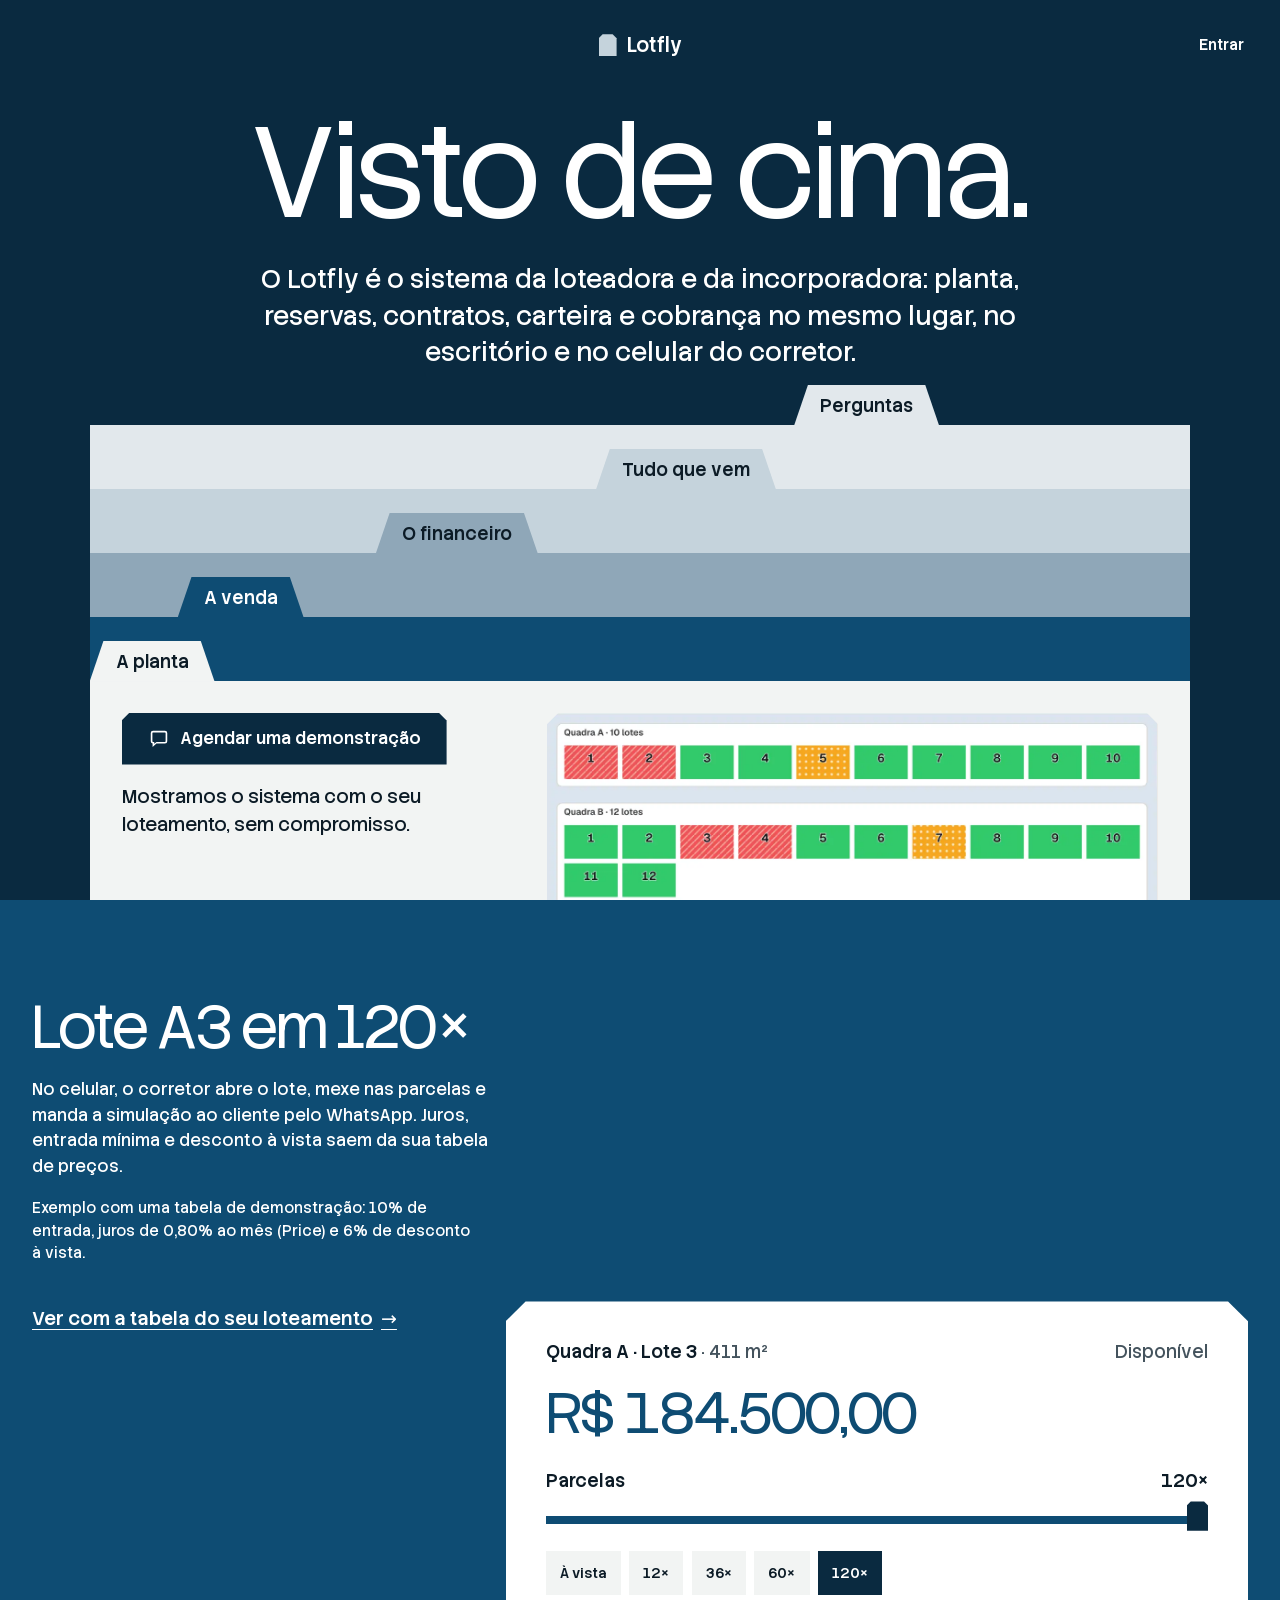
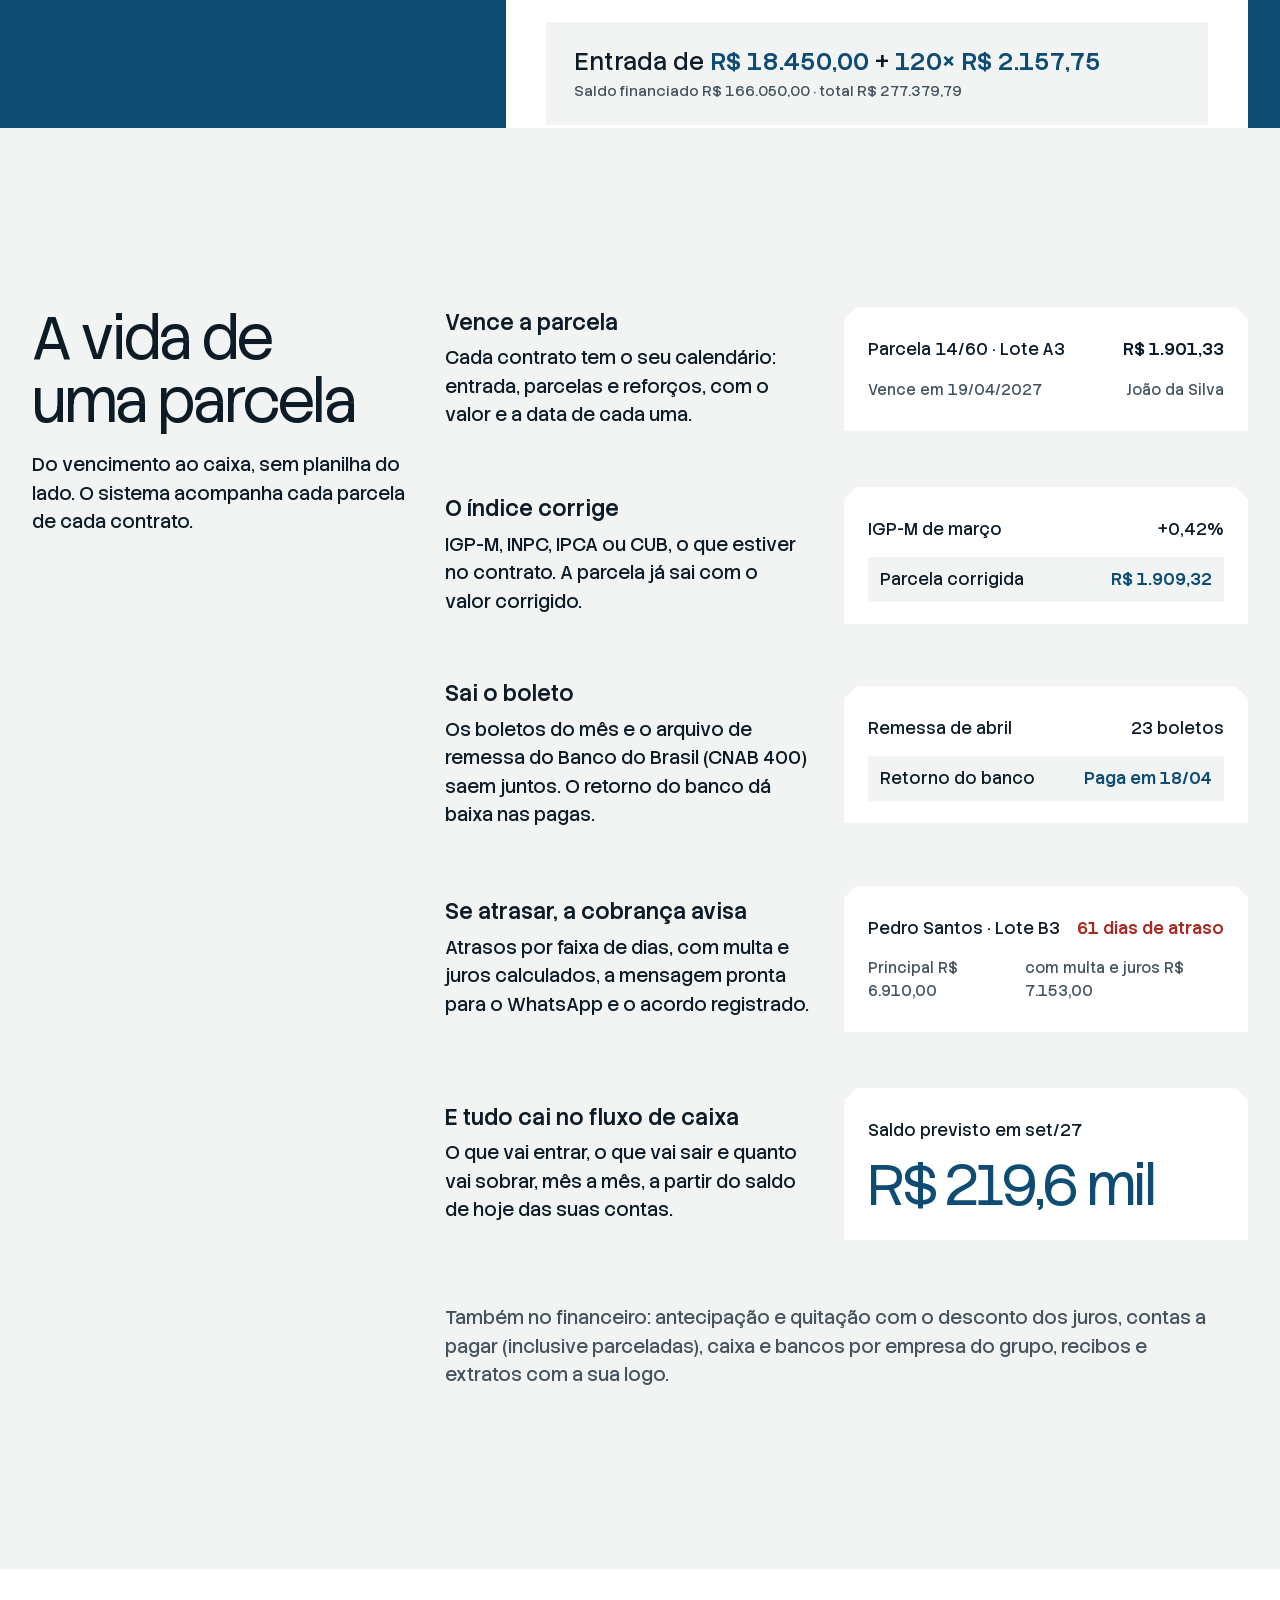
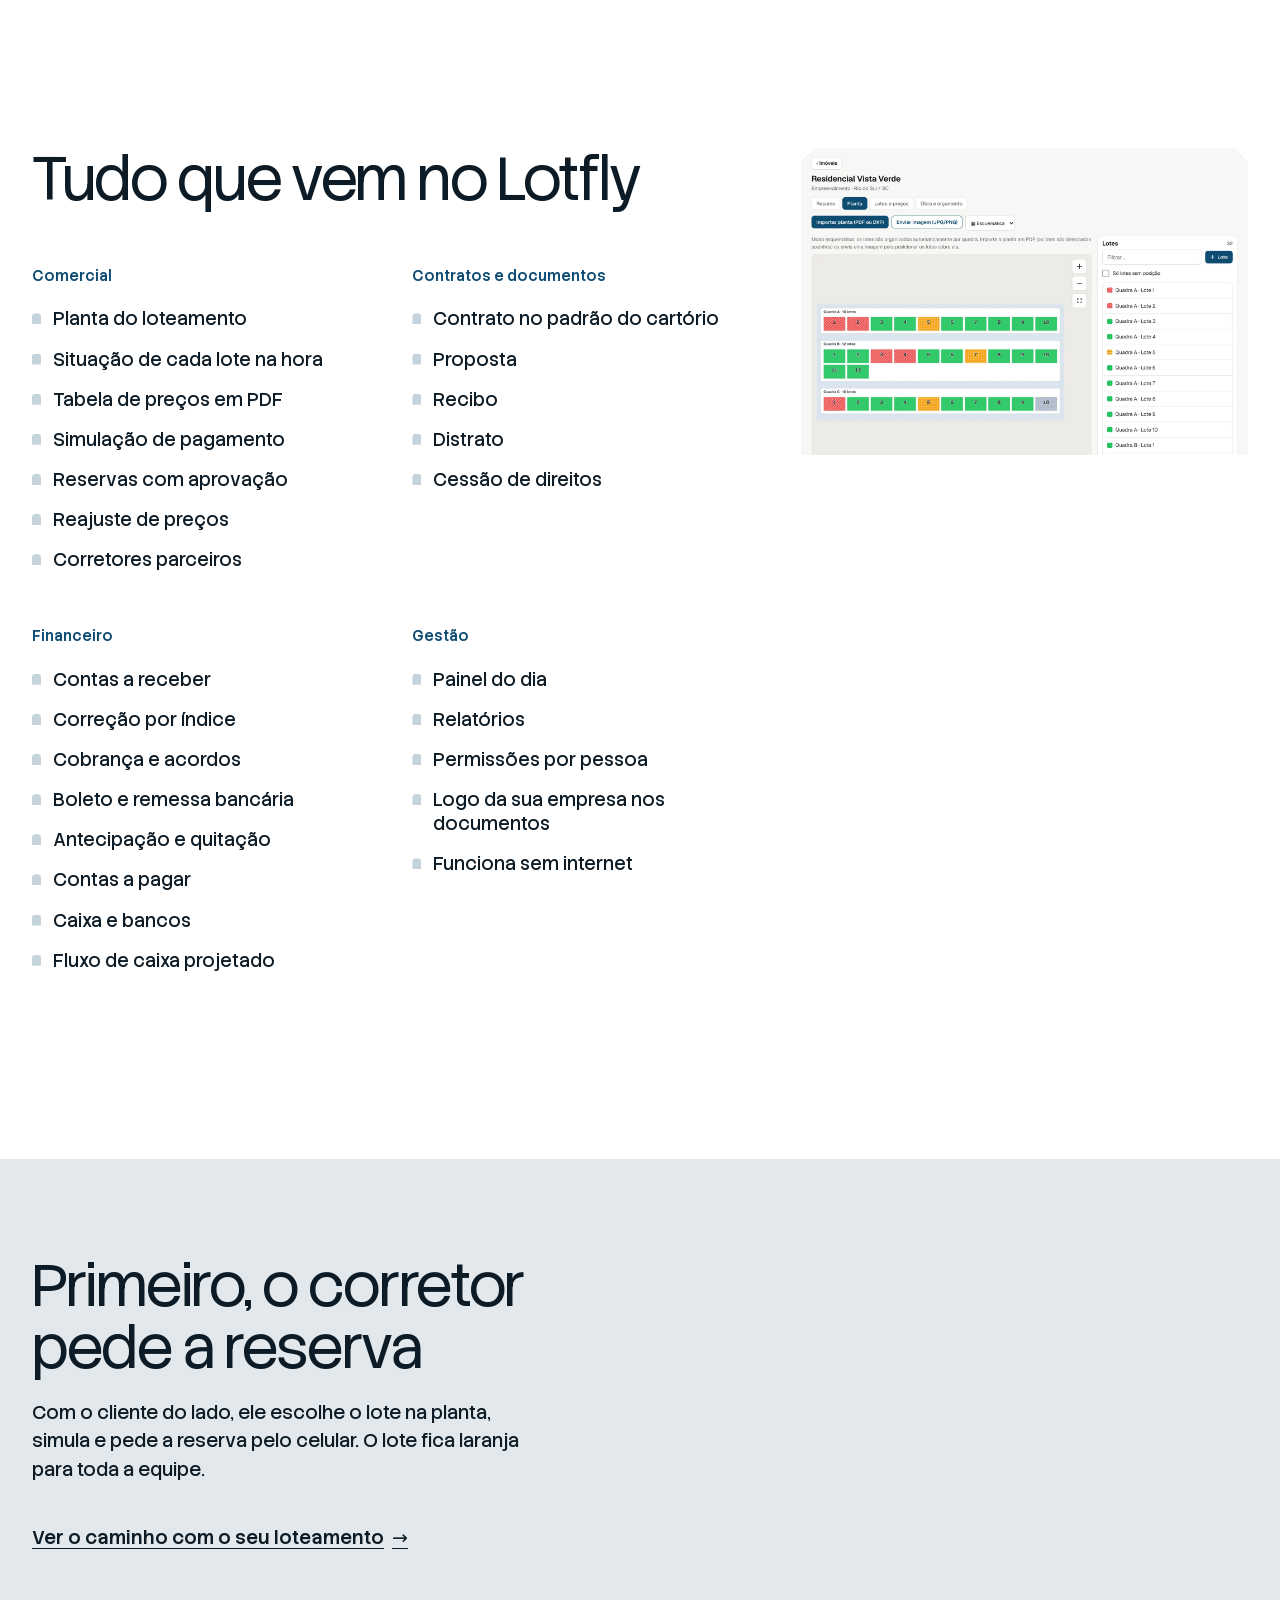
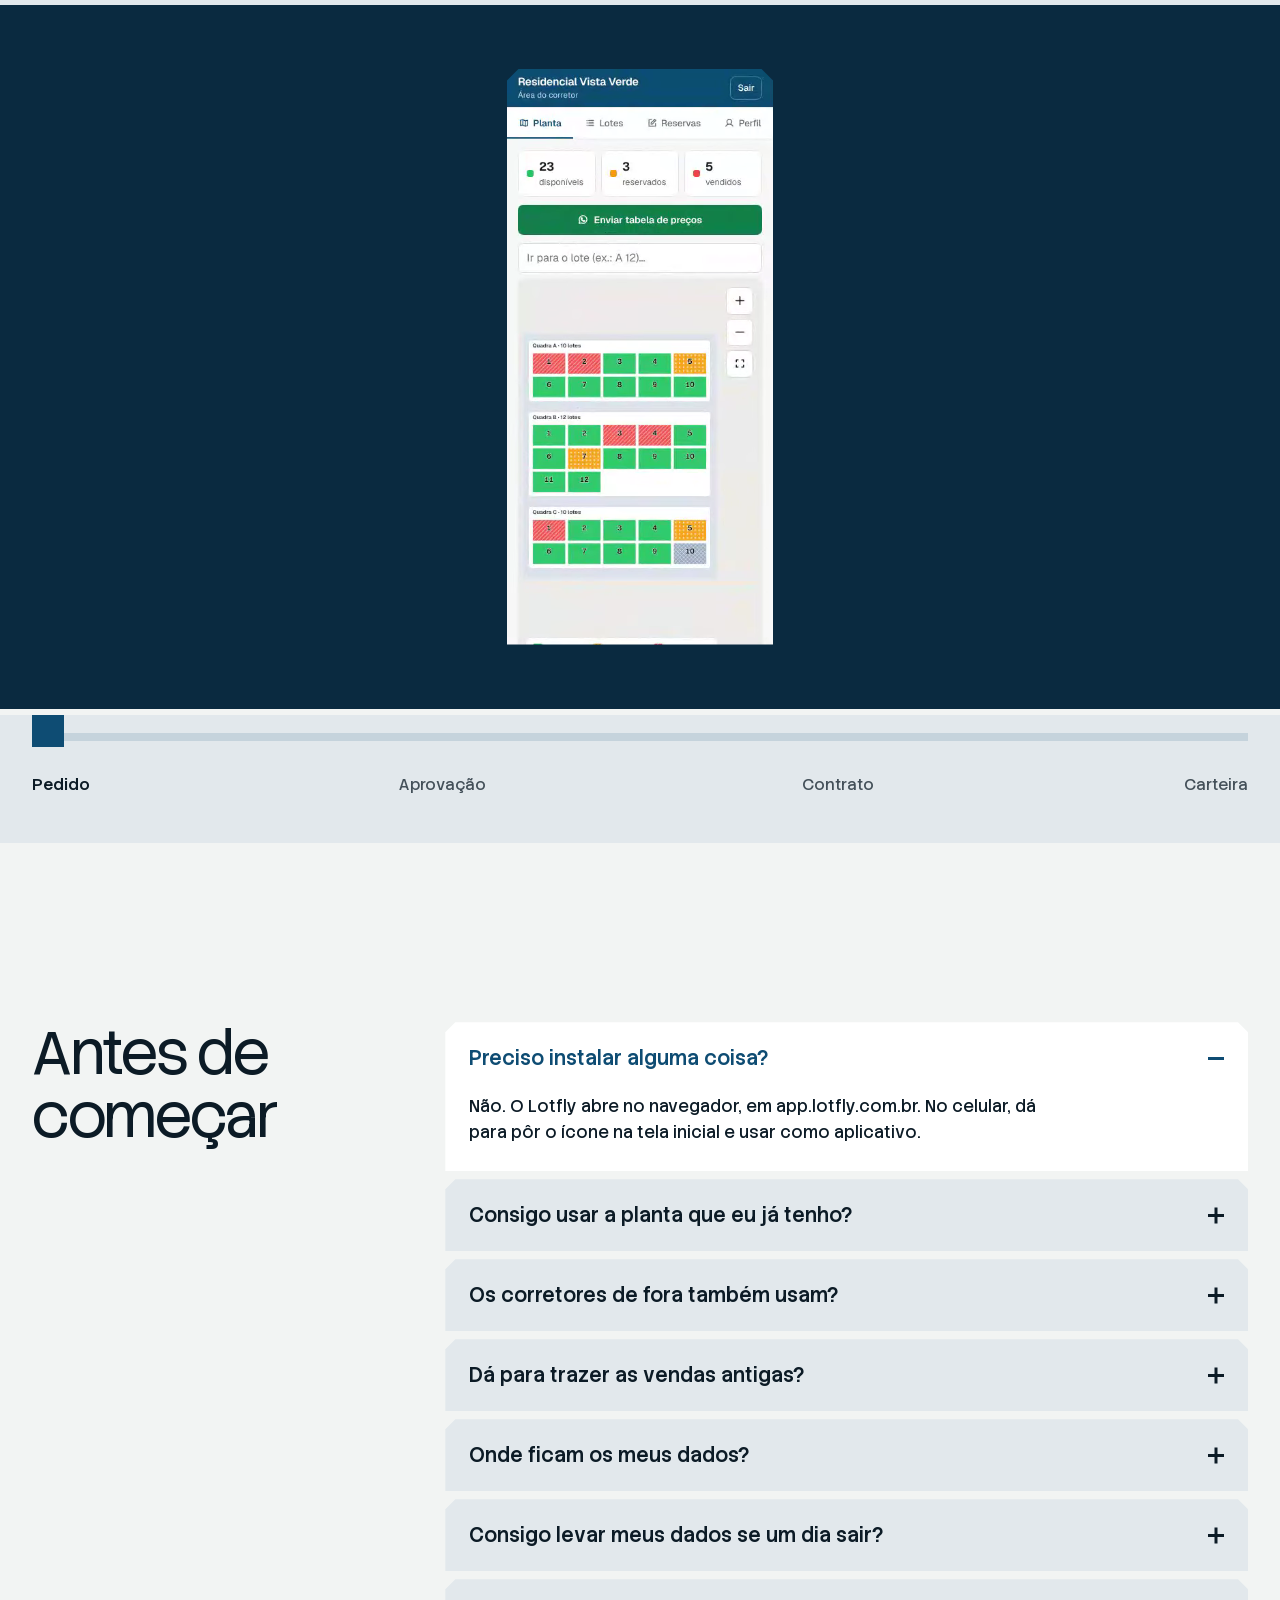
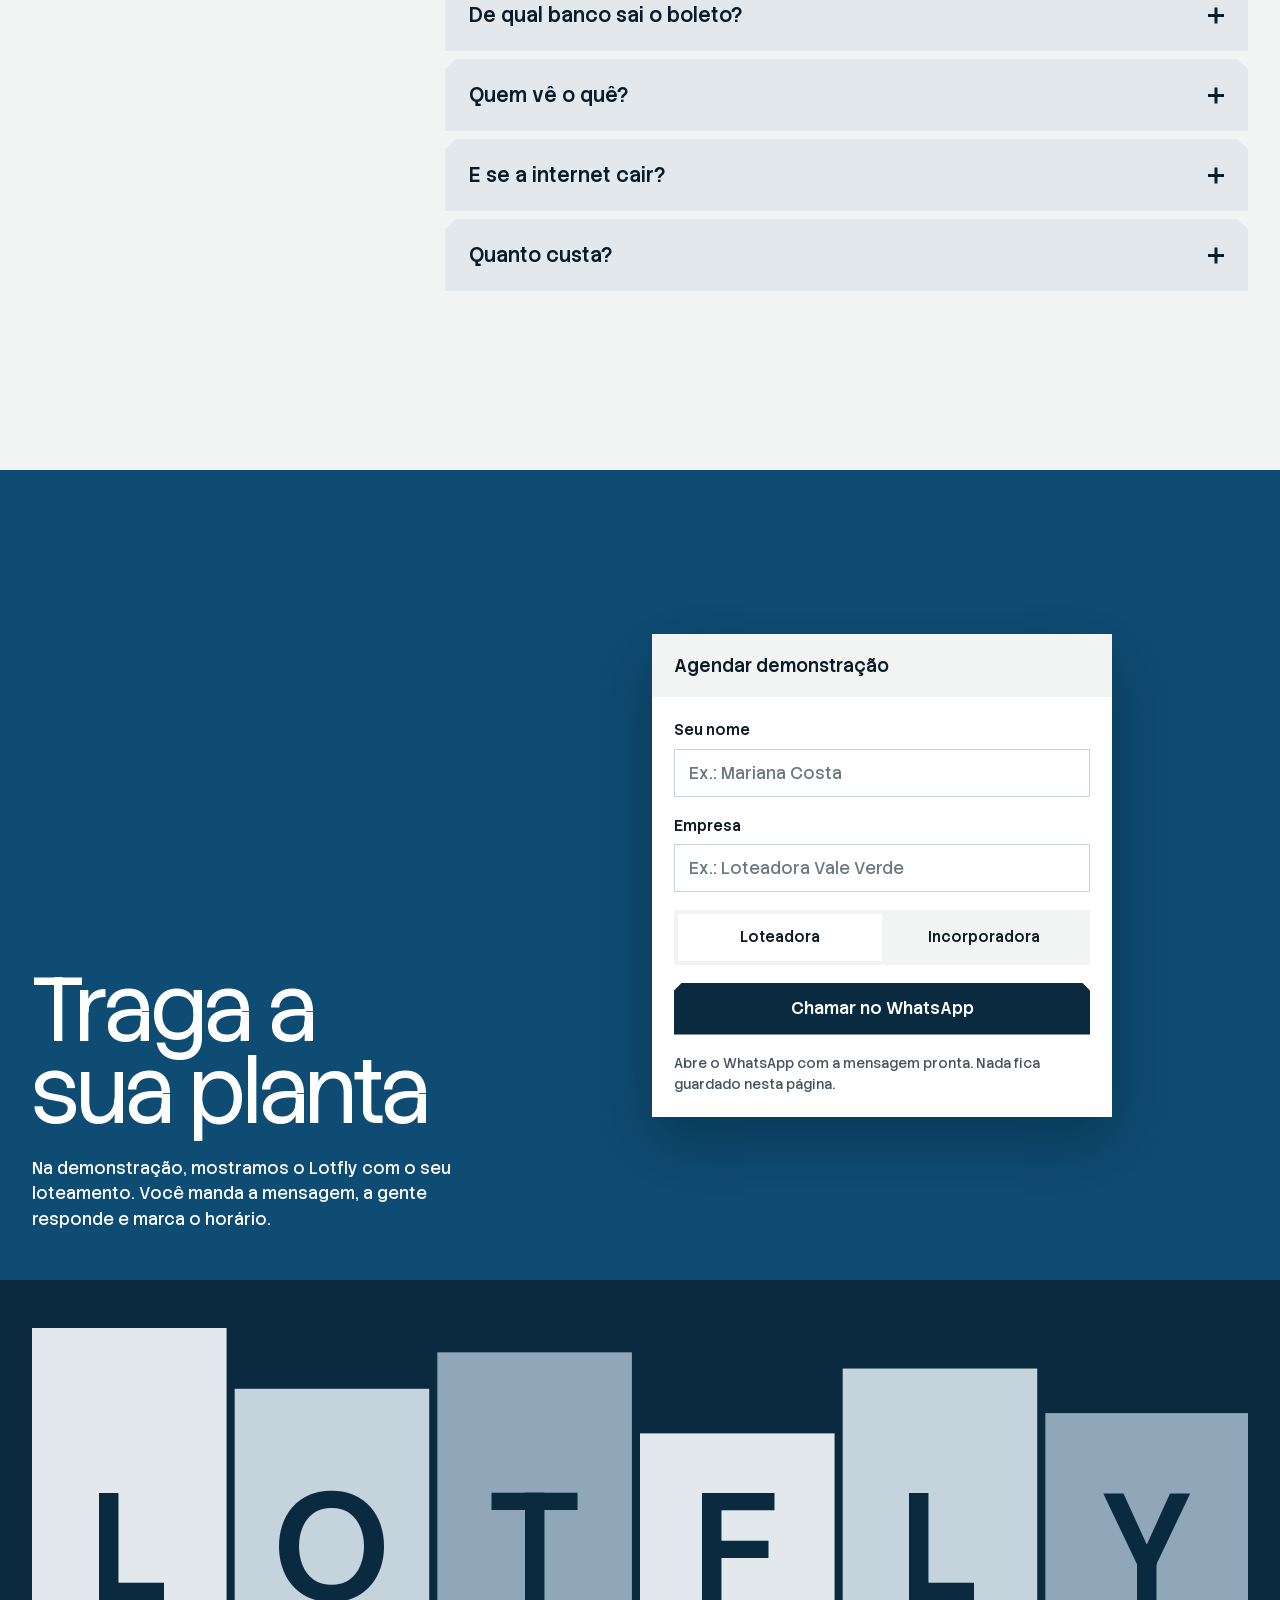
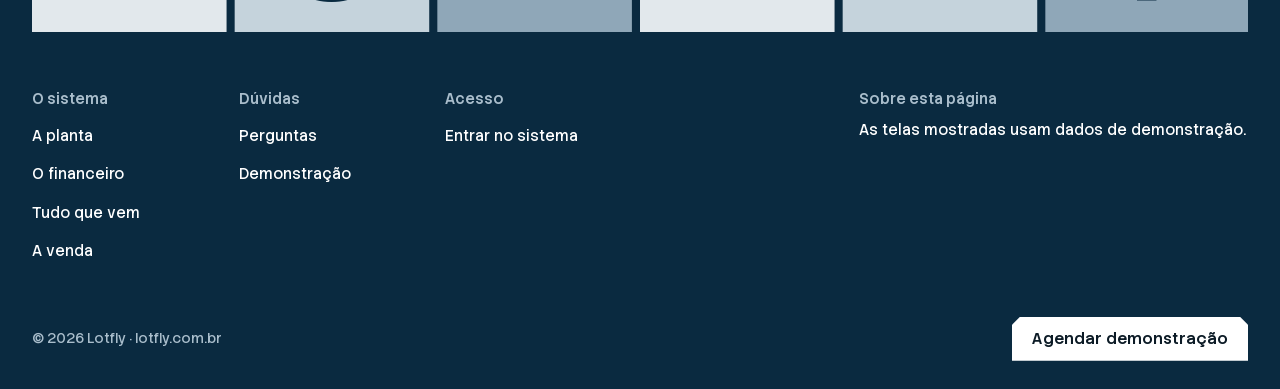
==== commit c5bd4a97: "Tudo que vem: só os nomes das funcionalidades Troca as tabelas (O quê / Como / Quem usa / Onde) por " ====
--- a/index.html
+++ b/index.html
@@ -120,56 +120,53 @@
   <section class="programa" id="tudo" aria-labelledby="titulo-tudo">
     <div class="programa__lista">
       <h2 id="titulo-tudo" class="programa__titulo entra">Tudo que vem no Lotfly</h2>
-      <details class="grupo" open>
-        <summary>Comercial</summary>
-        <table>
-          <thead><tr><th scope="col">O quê</th><th scope="col">Como</th><th scope="col">Quem usa</th><th scope="col">Onde</th></tr></thead>
-          <tbody>
-            <tr data-img="planta"><th scope="row">Planta do loteamento</th><td>importada do PDF ou do DXF</td><td>escritório</td><td>computador</td></tr>
-            <tr data-img="celular-planta"><th scope="row">Situação de cada lote</th><td>muda para todos na hora</td><td>equipe toda</td><td>os dois</td></tr>
-            <tr data-img="tabela-de-precos"><th scope="row">Tabela de preços</th><td>PDF com a sua logo</td><td>corretor</td><td>celular</td></tr>
-            <tr data-img="celular-lote"><th scope="row">Simulação</th><td>entrada, parcelas e à vista</td><td>corretor</td><td>celular</td></tr>
-            <tr data-img="reservas"><th scope="row">Reservas</th><td>o corretor pede, o escritório aprova</td><td>os dois</td><td>os dois</td></tr>
-            <tr data-img="lotes"><th scope="row">Reajuste de preços</th><td>por %, R$ ou índice, todo mês</td><td>escritório</td><td>computador</td></tr>
-          </tbody>
-        </table>
-      </details>
-      <details class="grupo" open>
-        <summary>Contratos e documentos</summary>
-        <table>
-          <thead><tr><th scope="col">O quê</th><th scope="col">Como</th><th scope="col">Quem usa</th><th scope="col">Onde</th></tr></thead>
-          <tbody>
-            <tr data-img="contrato"><th scope="row">Contrato</th><td>no padrão do cartório, em PDF</td><td>escritório</td><td>computador</td></tr>
-            <tr data-img="contrato"><th scope="row">Distrato e cessão</th><td>com retenção e histórico</td><td>escritório</td><td>computador</td></tr>
-            <tr data-img="contrato"><th scope="row">Proposta e recibo</th><td>editáveis antes de sair</td><td>equipe toda</td><td>os dois</td></tr>
-          </tbody>
-        </table>
-      </details>
-      <details class="grupo" open>
-        <summary>Financeiro</summary>
-        <table>
-          <thead><tr><th scope="col">O quê</th><th scope="col">Como</th><th scope="col">Quem usa</th><th scope="col">Onde</th></tr></thead>
-          <tbody>
-            <tr data-img="a-receber"><th scope="row">A receber</th><td>parcelas e outras receitas</td><td>financeiro</td><td>computador</td></tr>
-            <tr data-img="cobranca"><th scope="row">Cobrança</th><td>atraso, multa, acordo e WhatsApp</td><td>financeiro</td><td>computador</td></tr>
-            <tr data-img="a-receber"><th scope="row">Boleto e remessa</th><td>Banco do Brasil, CNAB 400</td><td>financeiro</td><td>computador</td></tr>
-            <tr data-img="caixa"><th scope="row">Caixa e bancos</th><td>saldo de cada conta</td><td>financeiro</td><td>computador</td></tr>
-            <tr data-img="fluxo"><th scope="row">Fluxo projetado</th><td>até 24 meses à frente</td><td>dono</td><td>computador</td></tr>
-          </tbody>
-        </table>
-      </details>
-      <details class="grupo" open>
-        <summary>Gestão</summary>
-        <table>
-          <thead><tr><th scope="col">O quê</th><th scope="col">Como</th><th scope="col">Quem usa</th><th scope="col">Onde</th></tr></thead>
-          <tbody>
-            <tr data-img="inicio"><th scope="row">Início</th><td>vendas, atrasos e contas do mês</td><td>dono</td><td>os dois</td></tr>
-            <tr data-img="fluxo"><th scope="row">Relatórios</th><td>balancete e comissões, PDF e planilha</td><td>dono</td><td>computador</td></tr>
-            <tr data-img="inicio"><th scope="row">Permissões</th><td>cada função vê o que deve</td><td>dono</td><td>computador</td></tr>
-            <tr data-img="celular-planta"><th scope="row">Sem internet</th><td>guarda e envia quando a conexão volta</td><td>equipe toda</td><td>celular</td></tr>
-          </tbody>
-        </table>
-      </details>
+      <div class="programa__grupos">
+      <div class="grupo">
+        <h3>Comercial</h3>
+        <ul>
+          <li data-img="planta">Planta do loteamento</li>
+          <li data-img="celular-planta">Situação de cada lote na hora</li>
+          <li data-img="tabela-de-precos">Tabela de preços em PDF</li>
+          <li data-img="celular-lote">Simulação de pagamento</li>
+          <li data-img="reservas">Reservas com aprovação</li>
+          <li data-img="lotes">Reajuste de preços</li>
+          <li data-img="celular-planta">Corretores parceiros</li>
+        </ul>
+      </div>
+      <div class="grupo">
+        <h3>Contratos e documentos</h3>
+        <ul>
+          <li data-img="contrato">Contrato no padrão do cartório</li>
+          <li data-img="contrato">Proposta</li>
+          <li data-img="contrato">Recibo</li>
+          <li data-img="contrato">Distrato</li>
+          <li data-img="contrato">Cessão de direitos</li>
+        </ul>
+      </div>
+      <div class="grupo">
+        <h3>Financeiro</h3>
+        <ul>
+          <li data-img="a-receber">Contas a receber</li>
+          <li data-img="a-receber">Correção por índice</li>
+          <li data-img="cobranca">Cobrança e acordos</li>
+          <li data-img="a-receber">Boleto e remessa bancária</li>
+          <li data-img="a-receber">Antecipação e quitação</li>
+          <li data-img="fluxo">Contas a pagar</li>
+          <li data-img="caixa">Caixa e bancos</li>
+          <li data-img="fluxo">Fluxo de caixa projetado</li>
+        </ul>
+      </div>
+      <div class="grupo">
+        <h3>Gestão</h3>
+        <ul>
+          <li data-img="inicio">Painel do dia</li>
+          <li data-img="fluxo">Relatórios</li>
+          <li data-img="inicio">Permissões por pessoa</li>
+          <li data-img="contrato">Logo da sua empresa nos documentos</li>
+          <li data-img="celular-planta">Funciona sem internet</li>
+        </ul>
+      </div>
+      </div>
     </div>
     <aside class="previa" aria-hidden="true">
       <figure class="previa__moldura lote"><img class="ligada" src="img/planta.webp" width="1600" height="1125" alt="" loading="lazy" data-chave="planta"></figure>
--- a/estilo.css
+++ b/estilo.css
@@ -202,20 +202,17 @@
 
 /* ================================================================ tudo que vem: a lista, com prévia da tela */
 .programa { display: grid; grid-template-columns: minmax(0, 1fr) minmax(0, 0.62fr); gap: 48px; padding: clamp(120px, 14vw, 200px) var(--margem); background: var(--branco); }
-.programa__titulo { font-size: var(--step-head); margin-bottom: 48px; }
-.grupo + .grupo { margin-top: 40px; }
-.grupo summary { display: flex; justify-content: space-between; align-items: center; min-height: 48px; font: 500 22px/1.2 var(--texto); color: var(--marca); cursor: pointer; list-style: none; }
-.grupo summary::-webkit-details-marker { display: none; }
-.grupo summary::after { content: ''; width: 12px; height: 12px; border-right: 2.5px solid currentColor; border-bottom: 2.5px solid currentColor; transform: rotate(45deg) translate(-3px, -3px); transition: transform 240ms var(--ease); }
-.grupo[open] summary::after { transform: rotate(-135deg) translate(-3px, -3px); }
-.grupo table { width: 100%; margin-top: 10px; border-collapse: collapse; font-size: clamp(17px, 1.35vw, 21px); }
-.grupo thead th { padding: 6px 12px 10px 0; font: 400 var(--step-small)/1.3 var(--texto); color: var(--suave); text-align: left; }
-.grupo tbody th, .grupo tbody td { padding: 10px 12px 10px 0; text-align: left; vertical-align: baseline; font-weight: 400; }
-.grupo tbody th { font-weight: 500; width: 30%; }
-.grupo tbody td:nth-child(2) { width: 38%; }
-.grupo tbody tr { transition: background-color 160ms ease; }
-@media (hover: hover) and (pointer: fine) { .grupo tbody tr:hover { background: var(--chao); } .grupo tbody tr:hover th { padding-left: 8px; } }
-.grupo tbody th { transition: padding-left 160ms var(--ease); }
+.programa__titulo { font-size: var(--step-head); margin-bottom: 56px; }
+.programa__grupos { display: grid; grid-template-columns: repeat(2, minmax(0, 1fr)); gap: 48px 40px; }
+.grupo h3 { font: 500 var(--step-small)/1.3 var(--texto); color: var(--marca); margin: 0 0 14px; }
+.grupo ul { margin: 0; padding: 0; list-style: none; display: grid; gap: 2px; }
+.grupo li { display: flex; align-items: baseline; gap: 12px; padding: 7px 0; font-size: clamp(18px, 1.45vw, 22px); line-height: 1.3; transition: color 160ms ease, transform 160ms var(--ease); }
+.grupo li::before { content: ''; flex: none; width: 9px; height: 11px; background: var(--nevoa); clip-path: polygon(2px 0, calc(100% - 2px) 0, 100% 2px, 100% 100%, 0 100%, 0 2px); transform: translateY(-1px); transition: background-color 160ms ease; }
+@media (hover: hover) and (pointer: fine) {
+  .grupo li { cursor: default; }
+  .grupo li:hover { color: var(--marca); transform: translateX(4px); }
+  .grupo li:hover::before { background: var(--marca); }
+}
 .previa { align-self: start; position: sticky; top: 96px; }
 .previa__moldura { position: relative; aspect-ratio: 16 / 11; background: var(--degrau); overflow: hidden; --chanfro: 14px; }
 .previa__moldura img { position: absolute; inset: 0; width: 100%; height: 100%; object-fit: cover; object-position: top left; opacity: 0; transition: opacity 240ms ease; }
@@ -223,17 +220,10 @@
 @media (max-width: 900px) {
   .programa { grid-template-columns: 1fr; padding: 96px 16px; }
   .previa { display: none; }
-  .programa__titulo { margin-bottom: 28px; }
-  .grupo { background: var(--chao); padding: 4px 16px 8px; --chanfro: 10px; }
-  .grupo + .grupo { margin-top: 8px; }
-  .grupo summary { font-size: 19px; min-height: 56px; }
-  .grupo thead { display: none; }
-  .grupo tbody tr { display: grid; grid-template-columns: 1fr auto; padding: 12px 0; }
-  .grupo tbody th, .grupo tbody td { padding: 0; width: auto !important; }
-  .grupo tbody th { grid-column: 1 / -1; font-size: 18px; }
-  .grupo tbody td:nth-child(2) { grid-column: 1 / -1; font-size: 15px; }
-  .grupo tbody td:nth-child(3), .grupo tbody td:nth-child(4) { font-size: 15px; color: var(--suave); }
-  .grupo tbody td:nth-child(4) { text-align: right; }
+  .programa__titulo { margin-bottom: 36px; }
+  .programa__grupos { grid-template-columns: 1fr; gap: 36px; }
+  .grupo li { font-size: 19px; padding: 6px 0; }
+}
 }
 
 /* ================================================================ a venda: deslizar pelas etapas */
